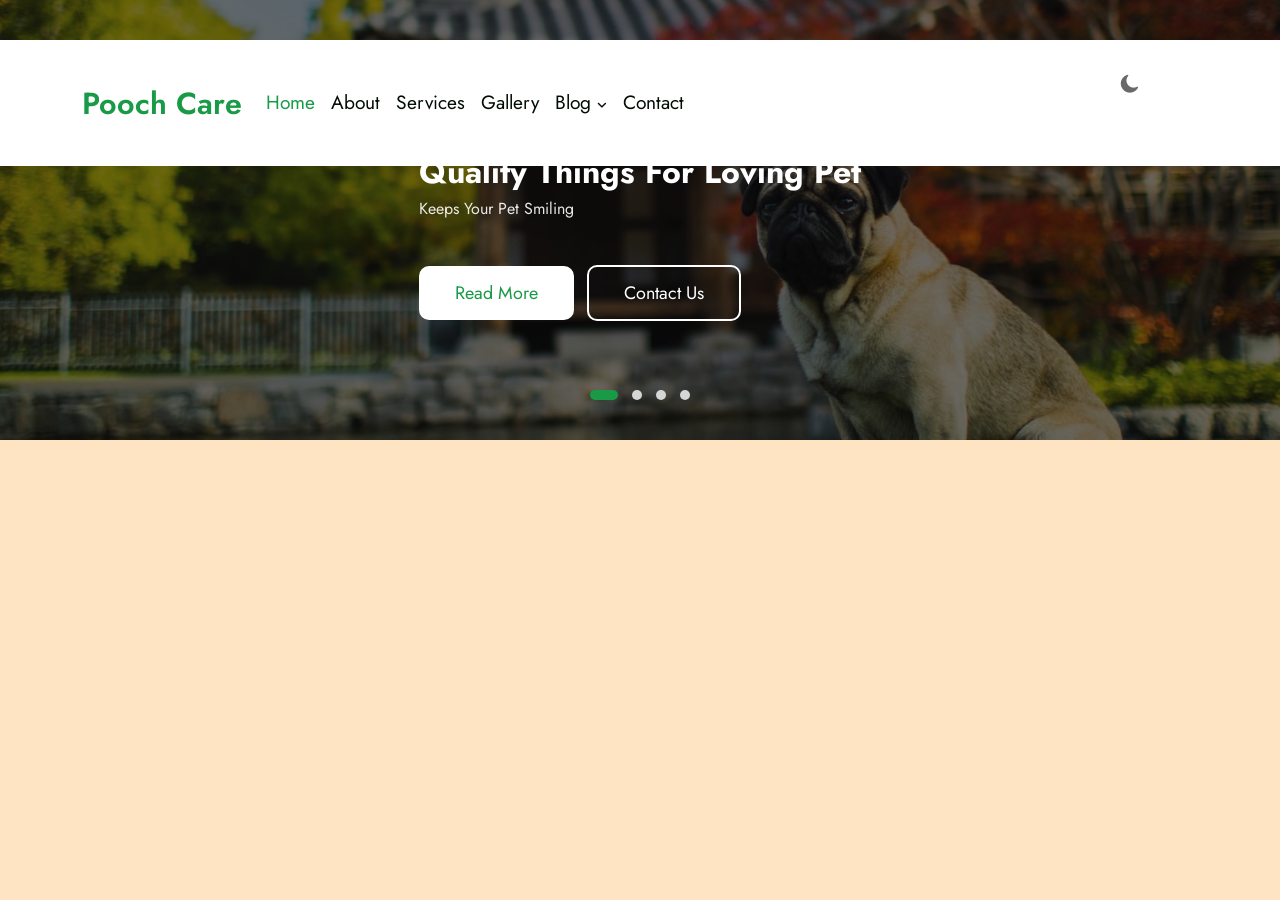
==== index.html @ 927b9ea7 "slider" ====
<!DOCTYPE html>
<html lang="en">
   <head>
      <meta charset="UTF-8" />
      <meta http-equiv="X-UA-Compatible" content="IE=edge" />
      <meta name="viewport" content="width=device-width, initial-scale=1.0" />
      <title>
         Pooch Care an Animals Category Bootstrap Responsive Template
      </title>
      <!-- //owl carousel2 -->
      <link
         rel="stylesheet"
         href="https://cdnjs.cloudflare.com/ajax/libs/OwlCarousel2/2.3.4/assets/owl.carousel.min.css"
      />
      <!-- //owl carousel2 -->
      <link
         rel="stylesheet"
         href="https://cdnjs.cloudflare.com/ajax/libs/OwlCarousel2/2.3.4/assets/owl.theme.default.min.css"
      />

      <!-- //google fonts -->
      <link
         href="https://fonts.googleapis.com/css2?family=Jost:wght@300;400;600&display=swap"
         rel="stylesheet"
      />

      <!-- //fontawesome -->
      <link
         rel="stylesheet"
         href="https://cdnjs.cloudflare.com/ajax/libs/font-awesome/6.1.1/css/all.min.css"
      />

      <!-- //bootstrap  -->
      <link
         href="https://cdn.jsdelivr.net/npm/bootstrap@5.0.2/dist/css/bootstrap.min.css"
         rel="stylesheet"
      />

      <!-- //reset css -->
      <link rel="stylesheet" href="./css/reset.css" />

      <!-- //style css -->
      <link rel="stylesheet" href="./css/style.css" />
   </head>
   <body>
      <!-- =====Header===== -->
      <header class="header bg-white fixed-top">
         <div class="container">
            <nav class="navbar navbar-expand-lg">
                 <a class="navbar-brand" href="#">Pooch Care</a>
                 <button class="navbar-toggler" type="button" data-bs-toggle="collapse" data-bs-target="#navbarNavDropdown" aria-controls="navbarNavDropdown" aria-expanded="false" aria-label="Toggle navigation">
                   <span class="navbar-toggler-icon">
                     <i class="fa-solid fa-bars navbar-toggler-icon-expand"></i>
                     <i class="fa-solid fa-xmark navbar-toggler-icon-close"></i>
                   </span>
                 </button>
                 <div class="collapse navbar-collapse" id="navbarNavDropdown">
                   <ul class="navbar-nav">
                     <li class="nav-item">
                       <a class="nav-link active" aria-current="page" href="#">Home</a>
                     </li>
                     <li class="nav-item">
                       <a class="nav-link" href="#">About</a>
                     </li>
                     <li class="nav-item">
                       <a class="nav-link" href="#">Services</a>
                     </li>
                     <li class="nav-item">
                       <a class="nav-link" href="#">Gallery</a>
                     </li>
                     <li class="nav-item dropdown">
                        <a class="nav-link dropdown-toggle" href="#" id="navbarDropdownMenuLink" role="button" data-bs-toggle="dropdown" aria-expanded="false">
                           Blog
                           <i class="fa-solid fa-angle-down"></i>
                        </a>
                        <ul class="dropdown-menu" aria-labelledby="navbarDropdownMenuLink">
                           <li><a class="dropdown-item" href="#">Blog Posts</a></li>
                           <li><a class="dropdown-item" href="#">Blog single</a></li>
                           <li><a class="dropdown-item" href="#">Landing Page</a></li>
                        </ul>
                     </li>
                     <li class="nav-item">
                       <a class="nav-link" href="#">Contact</a>
                     </li>
                  </ul>
                 </div>
               
               <div class="theme">
                  <i class="fa-solid fa-moon"></i>
               </div>
             </nav>
         </div>
      </header>

      <!-- =====Slider===== -->
      <section class="slider">
         <div class="owl-carousel owl-theme">
            <div class="item item-1">
               <div class="slider-caption">
                  <div class="container">
                     <h5>Quality Things For Loving Pet</h5>
                     <p>Keeps Your Pet Smiling</p>
                     <a class="btn btn-style btn-white mt-sm-5 mt-4 me-2" href="about.html"> Read More</a>
                     <a class="btn btn-style border-btn mt-sm-5 mt-4" href="contact.html"> Contact Us</a>
                  </div>
                </div>
            </div>
            <div class="item item-2">
               <div class="slider-caption">
                  <div class="container">
                     <h5>Delivering happiness for Pets</h5>
                     <p>For the love of pets </p>
                     <a class="btn btn-style btn-white mt-sm-5 mt-4 me-2" href="about.html"> Read More</a>
                     <a class="btn btn-style border-btn mt-sm-5 mt-4" href="contact.html"> Contact Us</a>
                  </div>
                </div>
            </div>
            <div class="item item-3">
               <div class="slider-caption">
                  <div class="container">
                     <h5>Quality Things for Loving Pets</h5>
                     <p>Keeps your Pet Smiling</p>
                     <a class="btn btn-style btn-white mt-sm-5 mt-4 me-2" href="about.html"> Read More</a>
                     <a class="btn btn-style border-btn mt-sm-5 mt-4" href="contact.html"> Contact Us</a>
                  </div>
                </div>
            </div>
            <div class="item item-4">
               <div class="slider-caption">
                  <div class="container">
                     <h5>Delivering happiness for Pets</h5>
                     <p>We help your Projects</p>
                     <a class="btn btn-style btn-white mt-sm-5 mt-4 me-2" href="about.html"> Read More</a>
                     <a class="btn btn-style border-btn mt-sm-5 mt-4" href="contact.html"> Contact Us</a>
                  </div>
                </div>
            </div>
        </div>
      </section>






		<!-- link OWL CAROUSEL 2 cdn -->
      <script src="https://cdnjs.cloudflare.com/ajax/libs/jquery/3.6.0/jquery.min.js"></script>
      <script src="https://cdnjs.cloudflare.com/ajax/libs/OwlCarousel2/2.3.4/owl.carousel.min.js"></script>
      <!-- active owl carousel 2 -->
      <script>
         $(".owl-carousel").owlCarousel({
            loop: true,
            margin: 10,
            nav: false,
            items: 1,
         });
      </script>

		<!-- link bootstrap5 cdn -->
      <script
         src="https://cdn.jsdelivr.net/npm/bootstrap@5.0.2/dist/js/bootstrap.bundle.min.js"
         integrity="sha384-MrcW6ZMFYlzcLA8Nl+NtUVF0sA7MsXsP1UyJoMp4YLEuNSfAP+JcXn/tWtIaxVXM"
         crossorigin="anonymous"
      ></script>
   </body>
</html>
---- css/style.css ----
:root {
   --primary-color: #189a46;
   --secondary-color: #f53626;
   --font-color: #696969;
   --bg-color: #fff;
   --heading-color: #000c04;
   --border-radius: 10px;
   --border-color: #ddd;
   --border-light: #f0f3f0;
   --nav-color: #292922;
   --dropdown-color: #fff;
   --bg-light: rgba(147, 107, 232, 0.05);
   --iframe-filter: grayscale(0%);
   --slider-filter: brightness(50%);
   --widget-bg: #3f3a64;
}

html {
   scroll-behavior: smooth;
}

body,
html {
   margin: 0;
   padding: 0;
   font-family: "Jost", sans-serif;
   background: var(--bg-color);
   color: var(--font-color);
   background-color: bisque;
}

* {
   font-family: "Jost", sans-serif;
}

/* ======header======  */
.header {
   padding: 15px 0;
}

.fixed-top {
   position: fixed;
   top: 40px;
   right: 0;
   left: 0;
   z-index: 1030;
}

.navbar .navbar-brand {
   font-size: 1.9rem;
   font-weight: 600;
   color: var(--primary-color);
}

.navbar-toggler {
   background-color: var(--primary-color);
   width: 2rem;
   height: 2rem;
   padding: 3px 4px 4px;
}

button:focus:not(:focus-visible) {
   outline: 5px auto -webkit-focus-ring-color;
}

.navbar-toggler:focus {
   box-shadow: initial;
}

.navbar-toggler-icon {
   width: 100%;
   height: 100%;
}

.navbar-toggler-icon i {
   width: 100%;
   height: 100%;
   font-size: 1.5rem;
   color: var(--bs-white);
}

.navbar-toggler-icon-expand {
   display: block;
}

.navbar-toggler-icon-close {
   display: none;
}

.theme {
   position: absolute;
   top: 1.2rem;
   right: 3.8rem;
   transform: rotate(-20deg);
}

.theme i {
   font-size: 1.3rem;
}

.navbar-nav {
   padding: 1.2rem 0;
}

.nav-item,
.nav-link,
.dropdown-item {
   display: block;
   width: 100%;
   text-align: center;
}

.navbar-nav .nav-link {
   font-size: 1.2rem;
   padding: 0.7rem 0;
   color: var(--heading-color);
}

.navbar-nav .nav-link.active {
   color: var(--primary-color);
}

.navbar-nav .dropdown-menu {
   padding: 1rem 0 0.3rem;
   border-radius: var(--border-radius);
   position: relative;
}

.navbar-nav .dropdown-menu::before {
   content: "";
   display: block;
   width: 14px;
   height: 14px;
   background-color: var(--dropdown-color);
   border: 1px solid var(--border-color);
   border-bottom-color: transparent;
   border-right-color: transparent;
   transform: rotate(45deg);
   position: absolute;
   top: -7px;
   left: 47%;
}

.navbar-nav .nav-link:hover,
.dropdown-menu .dropdown-item:hover {
   color: var(--primary-color);
}

.nav-link.dropdown-toggle i {
   font-size: 0.7rem;
}

.dropdown-toggle::after {
   display: none;
}

.dropdown-item:hover {
   background-color: unset;
}

a.dropdown-item {
   font-weight: 400;
   font-size: 1.2em;
   position: relative;
   color: var(--heading-color);
   padding-top: 0;
   display: block;
   padding-bottom: 18px;
}

/* ======slider======  */
.slider .owl-carousel {
   position: relative;
}

.slider .owl-carousel .item {
   width: 100%;
   min-height: 440px;
   padding: 3rem 0;
   display: flex;
   align-items: center;
   justify-content: center;
}

.slider .owl-carousel .item::before {
   content: "";
   min-height: 100%;
   position: absolute;
   top: 0;
   left: 0;
   right: 0;
   background-color: #0c0c0c;
   opacity: 0.6;
}

.slider .owl-carousel .item-1 {
   background-image: url(../img/banner1.jpg);
   background-position: center;
   background-size: cover;
   background-repeat: no-repeat;
   background-color: rgba(0, 0, 0, 0);
}

.slider .owl-carousel .item-2 {
   background-image: url(../img/banner2.jpg);
   background-position: center;
   background-size: cover;
   background-repeat: no-repeat;
}

.slider .owl-carousel .item-3 {
   background-image: url(../img/banner3.jpg);
   background-position: center;
   background-size: cover;
   background-repeat: no-repeat;
}

.slider .owl-carousel .item-4 {
   background-image: url(../img/banner4.jpg);
   background-position: center;
   background-size: cover;
   background-repeat: no-repeat;
}

.slider-caption {
   color: #fff;
   position: absolute;
   z-index: 105;
}

.slider-caption h5 {
   font-size: 2rem;
   font-weight: 700;
   line-height: 42px;
   padding-top: 2rem;
   margin-bottom: 0.5rem;
}

.slider-caption p {
   font-size: 1rem;
   font-weight: 400;
   opacity: 0.9;
}

.btn-white {
   padding: 12px 35px;
   font-size: 18px;
   line-height: 28px;
   font-weight: 400;
   transition: 0.3s ease-in;
   border-radius: var(--border-radius);
   background-color: #fff;
   color: var(--primary-color);
}

.border-btn {
   border: 2px solid #fff;
   color: #fff;
   padding: 10px 35px;
}

.btn-style {
   padding: 12px 35px;
   font-size: 18px;
   line-height: 28px;
   font-weight: 400;
   transition: 0.3s ease-in;
   border-radius: var(--border-radius);
}

.owl-theme .owl-dots {
   position: absolute;
   left: 50%;
   bottom: 0;
   transform: translateX(-50%);
   margin-bottom: 2rem;
}

.owl-theme .owl-dots .owl-dot.active span {
   width: 28px;
   background-color: var(--primary-color);
}
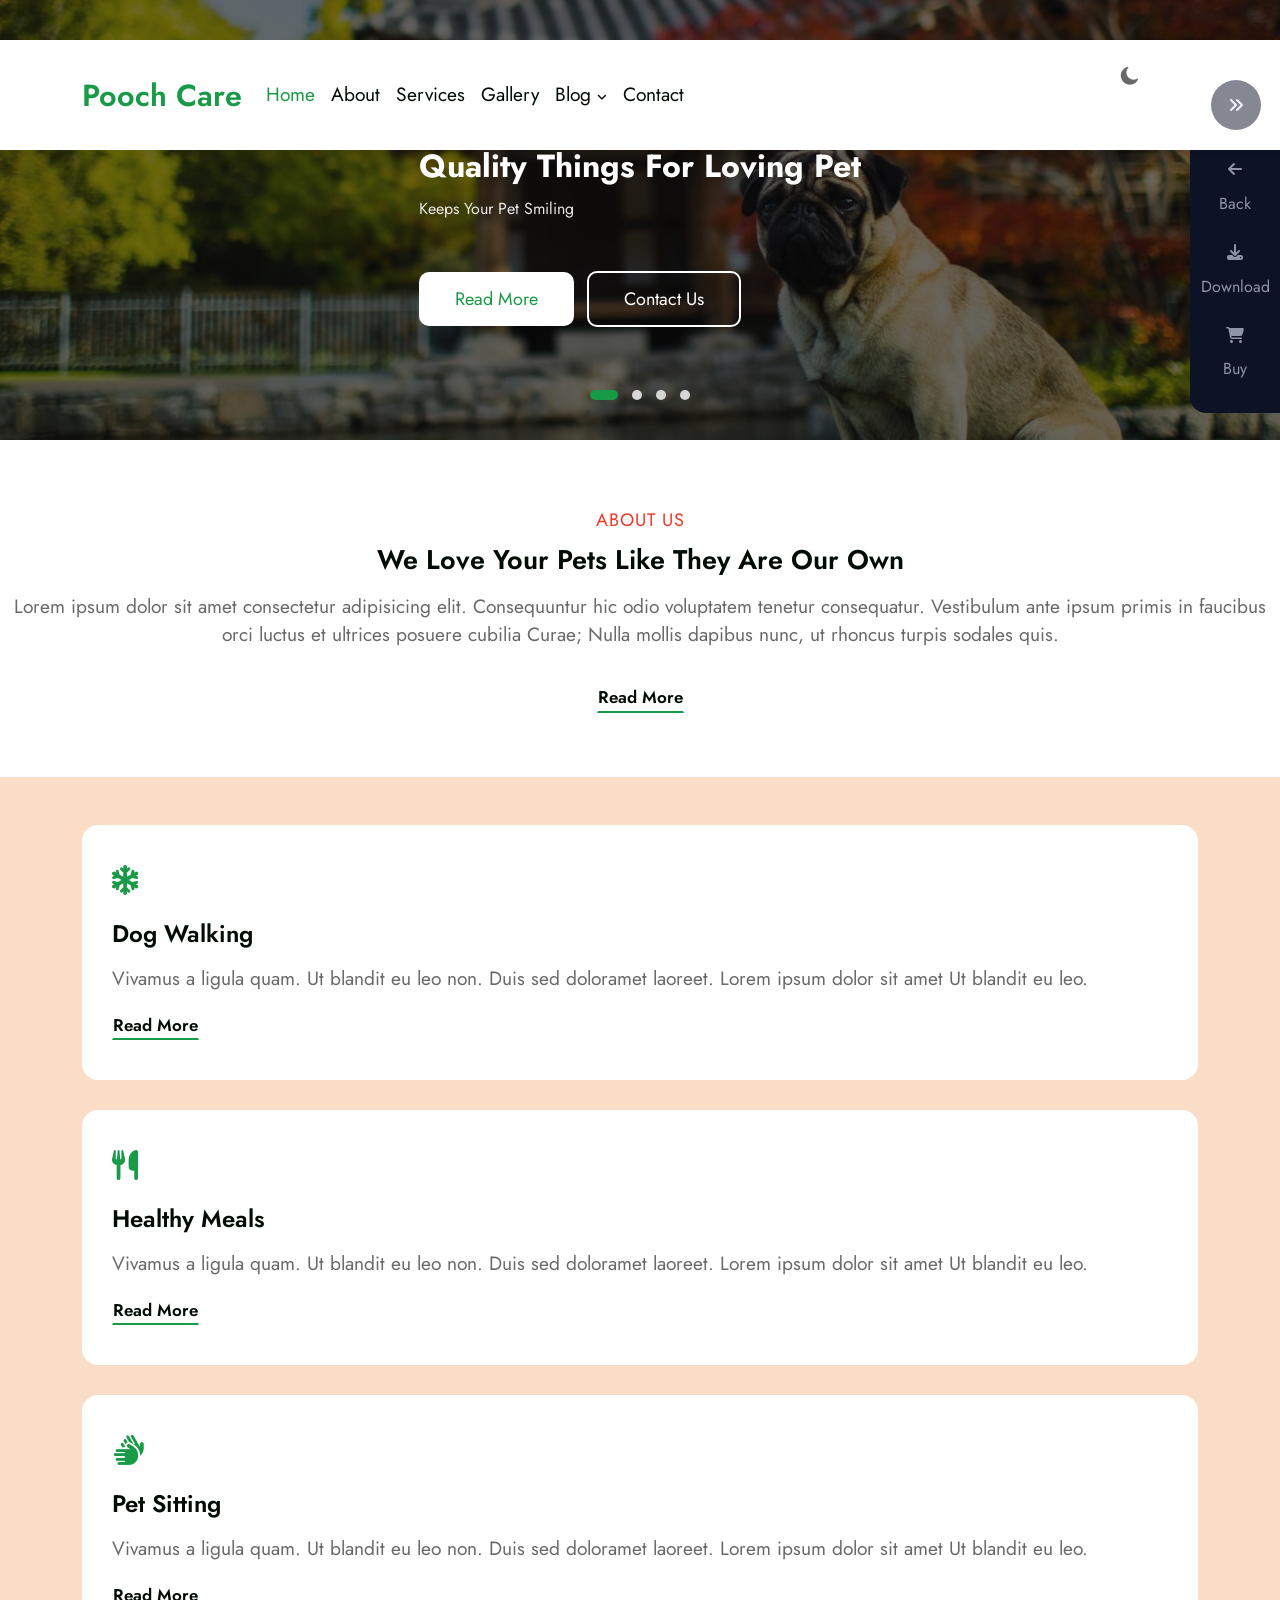
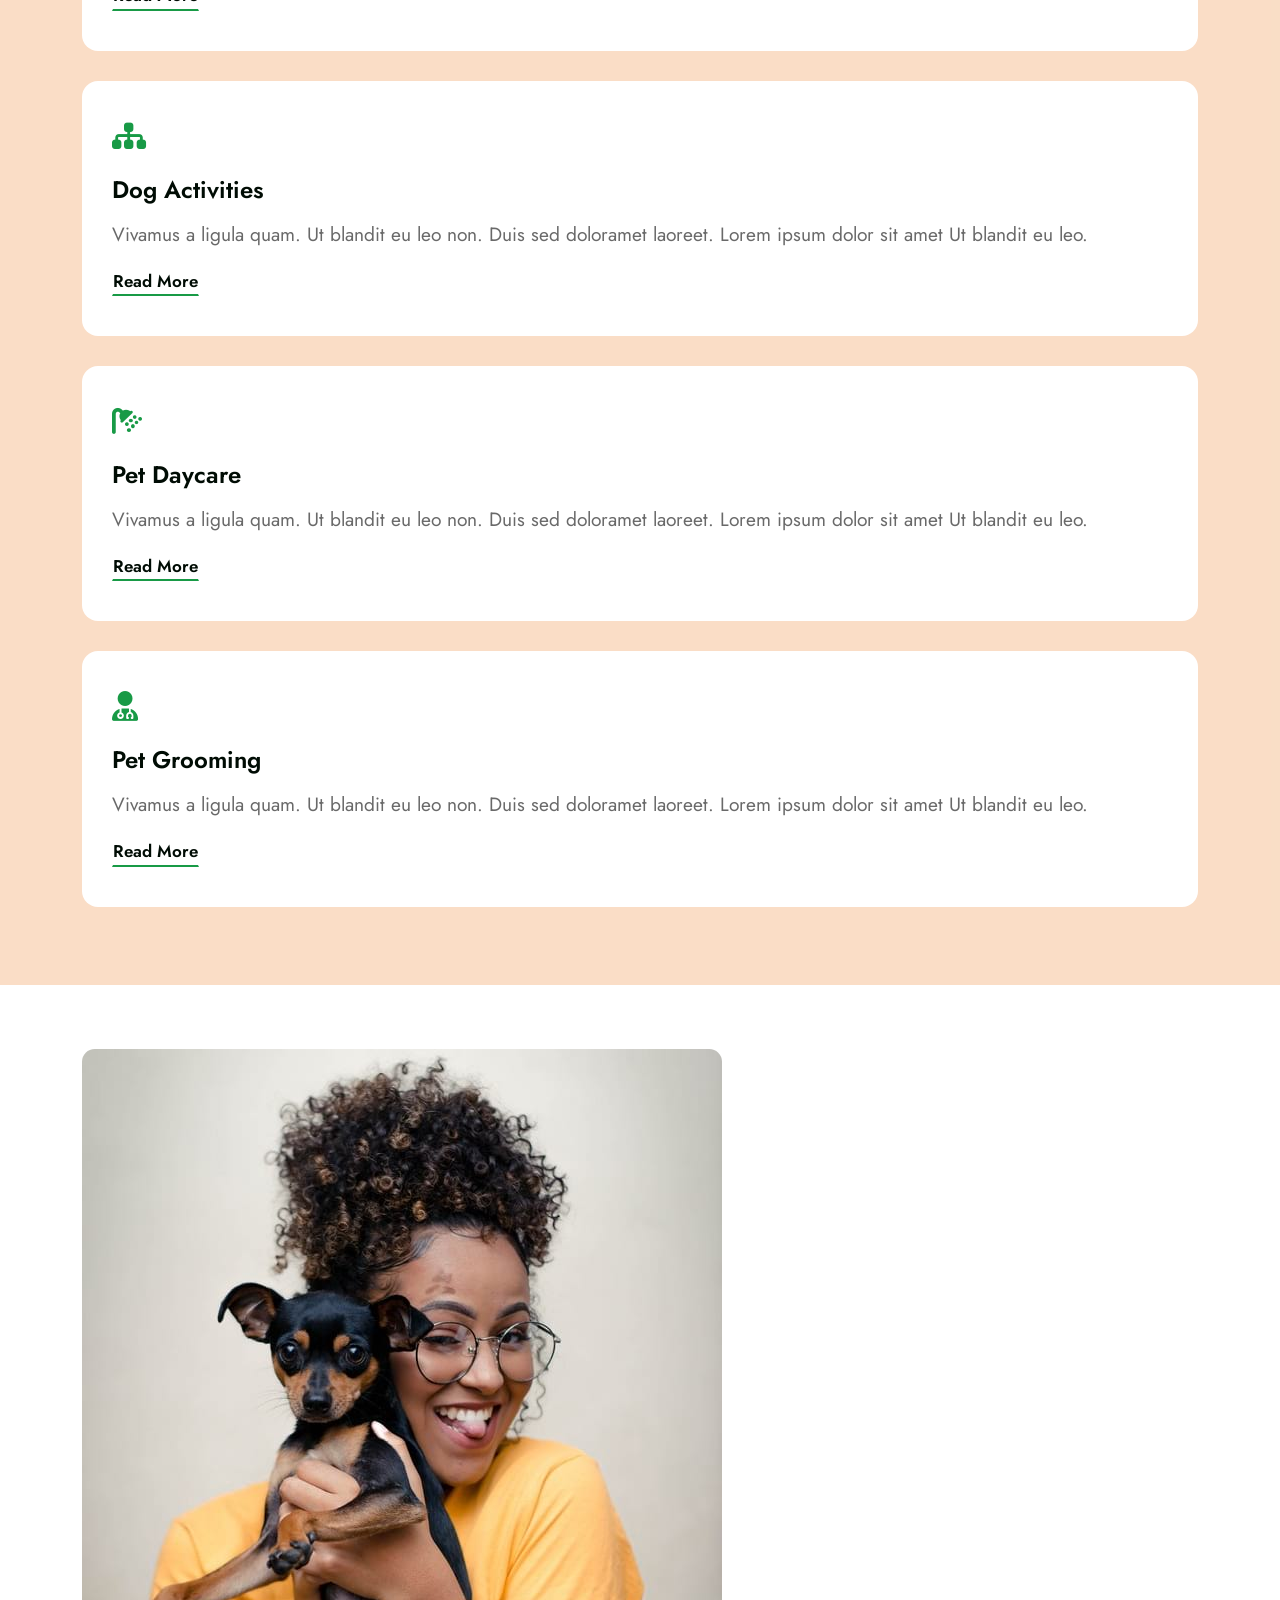
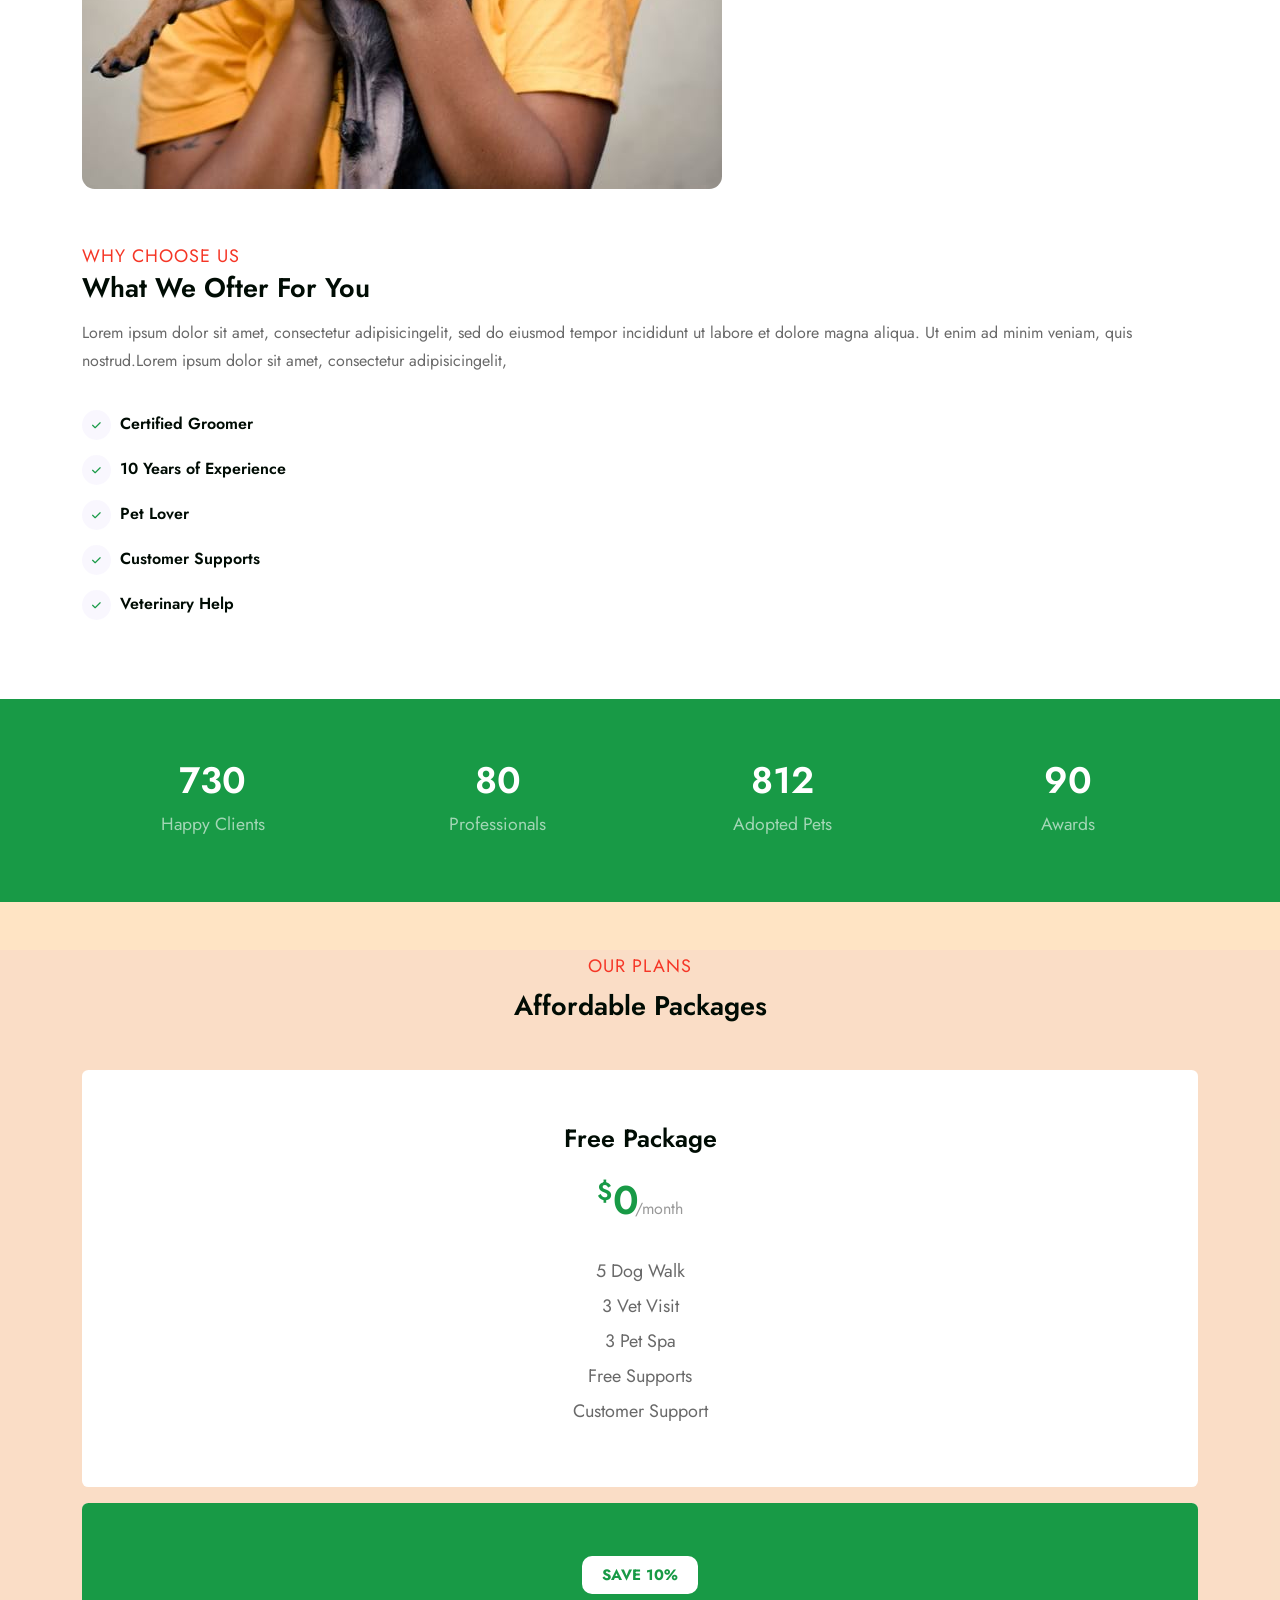
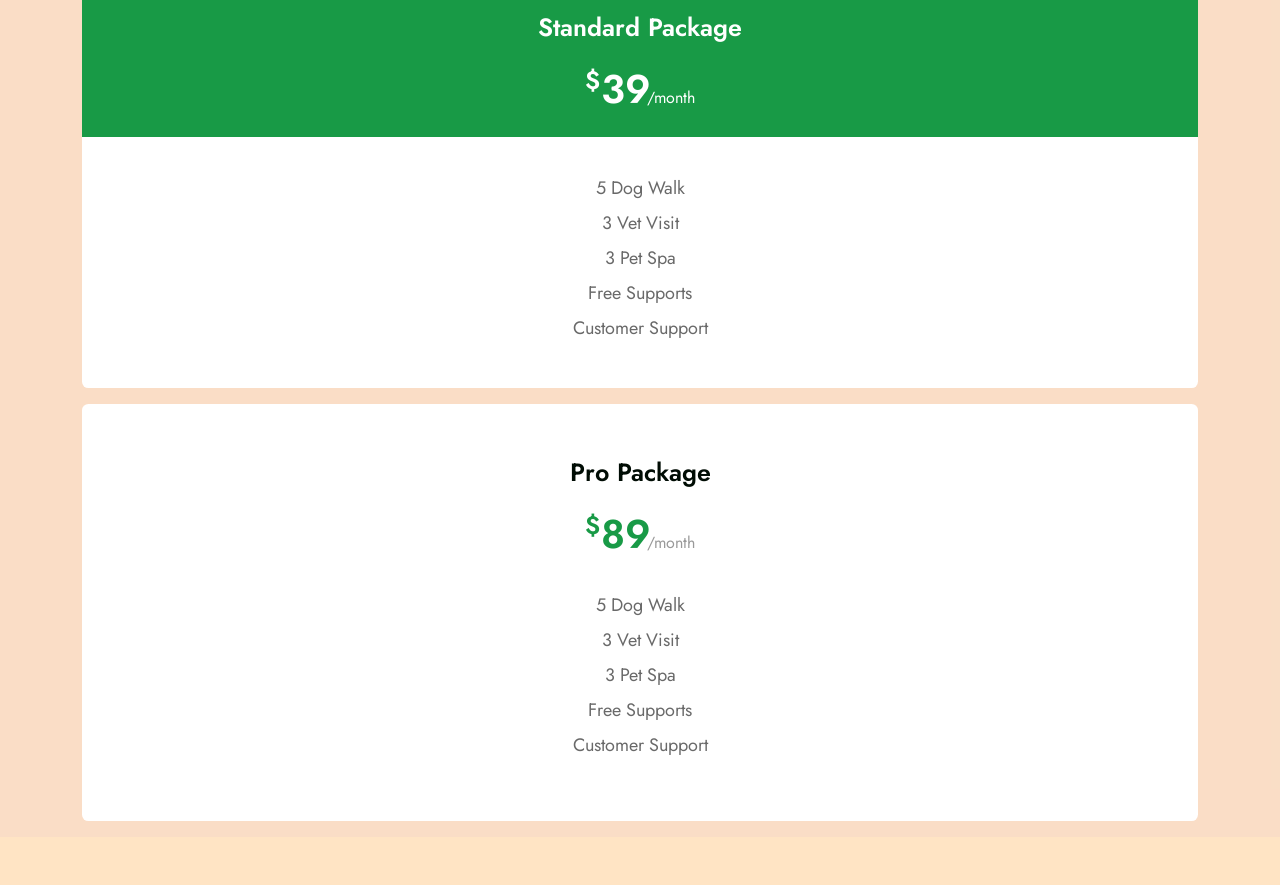
==== commit d68404a6: "80% home page" ====
--- a/index.html
+++ b/index.html
@@ -43,52 +43,113 @@
       <link rel="stylesheet" href="./css/style.css" />
    </head>
    <body>
+      <!-- =====Silebar===== -->
+      <section class="sidebar">
+         <div class="sidebar-right">
+            <div class="container-fluid">
+               <hr class="text-white" />
+               <div class="icon-list">
+                  <div class="icon-item">
+                     <a href="" class="icon-link">
+                        <i class="fa-solid fa-arrow-left"></i>
+                        Back
+                     </a>
+                  </div>
+                  <div class="icon-item">
+                     <a href="" class="icon-link">
+                        <i class="fa-solid fa-download"></i>
+                        Download
+                     </a>
+                  </div>
+                  <div class="icon-item">
+                     <a href="" class="icon-link">
+                        <i class="fa-solid fa-cart-shopping"></i>
+                        Buy
+                     </a>
+                  </div>
+               </div>
+            </div>
+         </div>
+      </section>
+
+      <section class="circle-icon rounded-circle">
+         <a href="#" class="circle-icon-link">
+            <i class="fa-solid fa-angles-right"></i>
+         </a>
+      </section>
+
       <!-- =====Header===== -->
       <header class="header bg-white fixed-top">
          <div class="container">
             <nav class="navbar navbar-expand-lg">
-                 <a class="navbar-brand" href="#">Pooch Care</a>
-                 <button class="navbar-toggler" type="button" data-bs-toggle="collapse" data-bs-target="#navbarNavDropdown" aria-controls="navbarNavDropdown" aria-expanded="false" aria-label="Toggle navigation">
-                   <span class="navbar-toggler-icon">
+               <a class="navbar-brand" href="#">Pooch Care</a>
+               <button
+                  class="navbar-toggler"
+                  type="button"
+                  data-bs-toggle="collapse"
+                  data-bs-target="#navbarNavDropdown"
+                  aria-controls="navbarNavDropdown"
+                  aria-expanded="false"
+                  aria-label="Toggle navigation"
+               >
+                  <span class="navbar-toggler-icon">
                      <i class="fa-solid fa-bars navbar-toggler-icon-expand"></i>
                      <i class="fa-solid fa-xmark navbar-toggler-icon-close"></i>
-                   </span>
-                 </button>
-                 <div class="collapse navbar-collapse" id="navbarNavDropdown">
-                   <ul class="navbar-nav">
+                  </span>
+               </button>
+               <div class="collapse navbar-collapse" id="navbarNavDropdown">
+                  <ul class="navbar-nav">
                      <li class="nav-item">
-                       <a class="nav-link active" aria-current="page" href="#">Home</a>
+                        <a class="nav-link active" aria-current="page" href="#"
+                           >Home</a
+                        >
                      </li>
                      <li class="nav-item">
-                       <a class="nav-link" href="#">About</a>
+                        <a class="nav-link" href="#">About</a>
                      </li>
                      <li class="nav-item">
-                       <a class="nav-link" href="#">Services</a>
+                        <a class="nav-link" href="#">Services</a>
                      </li>
                      <li class="nav-item">
-                       <a class="nav-link" href="#">Gallery</a>
+                        <a class="nav-link" href="#">Gallery</a>
                      </li>
                      <li class="nav-item dropdown">
-                        <a class="nav-link dropdown-toggle" href="#" id="navbarDropdownMenuLink" role="button" data-bs-toggle="dropdown" aria-expanded="false">
+                        <a
+                           class="nav-link dropdown-toggle"
+                           href="#"
+                           id="navbarDropdownMenuLink"
+                           role="button"
+                           data-bs-toggle="dropdown"
+                           aria-expanded="false"
+                        >
                            Blog
                            <i class="fa-solid fa-angle-down"></i>
                         </a>
-                        <ul class="dropdown-menu" aria-labelledby="navbarDropdownMenuLink">
-                           <li><a class="dropdown-item" href="#">Blog Posts</a></li>
-                           <li><a class="dropdown-item" href="#">Blog single</a></li>
-                           <li><a class="dropdown-item" href="#">Landing Page</a></li>
+                        <ul
+                           class="dropdown-menu"
+                           aria-labelledby="navbarDropdownMenuLink"
+                        >
+                           <li>
+                              <a class="dropdown-item" href="#">Blog Posts</a>
+                           </li>
+                           <li>
+                              <a class="dropdown-item" href="#">Blog single</a>
+                           </li>
+                           <li>
+                              <a class="dropdown-item" href="#">Landing Page</a>
+                           </li>
                         </ul>
                      </li>
                      <li class="nav-item">
-                       <a class="nav-link" href="#">Contact</a>
+                        <a class="nav-link" href="#">Contact</a>
                      </li>
                   </ul>
-                 </div>
-               
+               </div>
+
                <div class="theme">
                   <i class="fa-solid fa-moon"></i>
                </div>
-             </nav>
+            </nav>
          </div>
       </header>
 
@@ -100,50 +161,416 @@
                   <div class="container">
                      <h5>Quality Things For Loving Pet</h5>
                      <p>Keeps Your Pet Smiling</p>
-                     <a class="btn btn-style btn-white mt-sm-5 mt-4 me-2" href="about.html"> Read More</a>
-                     <a class="btn btn-style border-btn mt-sm-5 mt-4" href="contact.html"> Contact Us</a>
-                  </div>
-                </div>
+                     <a
+                        class="btn btn-style btn-white mt-sm-5 mt-4 me-2"
+                        href="about.html"
+                     >
+                        Read More</a
+                     >
+                     <a
+                        class="btn btn-style border-btn mt-sm-5 mt-4"
+                        href="contact.html"
+                     >
+                        Contact Us</a
+                     >
+                  </div>
+               </div>
             </div>
             <div class="item item-2">
                <div class="slider-caption">
                   <div class="container">
                      <h5>Delivering happiness for Pets</h5>
-                     <p>For the love of pets </p>
-                     <a class="btn btn-style btn-white mt-sm-5 mt-4 me-2" href="about.html"> Read More</a>
-                     <a class="btn btn-style border-btn mt-sm-5 mt-4" href="contact.html"> Contact Us</a>
-                  </div>
-                </div>
+                     <p>For the love of pets</p>
+                     <a
+                        class="btn btn-style btn-white mt-sm-5 mt-4 me-2"
+                        href="about.html"
+                     >
+                        Read More</a
+                     >
+                     <a
+                        class="btn btn-style border-btn mt-sm-5 mt-4"
+                        href="contact.html"
+                     >
+                        Contact Us</a
+                     >
+                  </div>
+               </div>
             </div>
             <div class="item item-3">
                <div class="slider-caption">
                   <div class="container">
                      <h5>Quality Things for Loving Pets</h5>
                      <p>Keeps your Pet Smiling</p>
-                     <a class="btn btn-style btn-white mt-sm-5 mt-4 me-2" href="about.html"> Read More</a>
-                     <a class="btn btn-style border-btn mt-sm-5 mt-4" href="contact.html"> Contact Us</a>
-                  </div>
-                </div>
+                     <a
+                        class="btn btn-style btn-white mt-sm-5 mt-4 me-2"
+                        href="about.html"
+                     >
+                        Read More</a
+                     >
+                     <a
+                        class="btn btn-style border-btn mt-sm-5 mt-4"
+                        href="contact.html"
+                     >
+                        Contact Us</a
+                     >
+                  </div>
+               </div>
             </div>
             <div class="item item-4">
                <div class="slider-caption">
                   <div class="container">
                      <h5>Delivering happiness for Pets</h5>
                      <p>We help your Projects</p>
-                     <a class="btn btn-style btn-white mt-sm-5 mt-4 me-2" href="about.html"> Read More</a>
-                     <a class="btn btn-style border-btn mt-sm-5 mt-4" href="contact.html"> Contact Us</a>
-                  </div>
-                </div>
-            </div>
-        </div>
-      </section>
-
-
-
-
-
-
-		<!-- link OWL CAROUSEL 2 cdn -->
+                     <a
+                        class="btn btn-style btn-white mt-sm-5 mt-4 me-2"
+                        href="about.html"
+                     >
+                        Read More</a
+                     >
+                     <a
+                        class="btn btn-style border-btn mt-sm-5 mt-4"
+                        href="contact.html"
+                     >
+                        Contact Us</a
+                     >
+                  </div>
+               </div>
+            </div>
+         </div>
+      </section>
+
+      <!-- =====About===== -->
+      <section class="about text-center py-5">
+         <div class="container-fluid">
+            <div class="about-title">
+               <h6 class="h6 small-title text-uppercase">about us</h6>
+               <h2 class="h2 big-title text-capitalize">
+                  We love your pets like they are our own
+               </h2>
+            </div>
+            <div class="about-content">
+               <p class="my-3">
+                  Lorem ipsum dolor sit amet consectetur adipisicing elit.
+                  Consequuntur hic odio voluptatem tenetur consequatur.
+                  Vestibulum ante ipsum primis in faucibus orci luctus et
+                  ultrices posuere cubilia Curae; Nulla mollis dapibus nunc, ut
+                  rhoncus turpis sodales quis.
+               </p>
+            </div>
+            <a href="#" class="btn btn-border-bottom text-capitalize"
+               >read more</a
+            >
+         </div>
+      </section>
+
+      <!-- =====Service===== -->
+      <section class="service py-5">
+         <div class="container">
+            <div class="row">
+               <div class="col-12">
+                  <div class="item">
+                     <i class="fa-solid fa-snowflake"></i>
+                     <div class="item-body">
+                        <h2 class="item-title h2 text-capitalize">
+                           dog walking
+                        </h2>
+                        <p class="item-text">
+                           Vivamus a ligula quam. Ut blandit eu leo non. Duis
+                           sed doloramet laoreet. Lorem ipsum dolor sit amet Ut
+                           blandit eu leo.
+                        </p>
+                        <a
+                           href="#"
+                           class="btn btn-border-bottom text-capitalize"
+                           >read more</a
+                        >
+                     </div>
+                  </div>
+               </div>
+
+               <div class="col-12">
+                  <div class="item">
+                     <i class="fa-solid fa-utensils"></i>
+                     <div class="item-body">
+                        <h2 class="item-title h2 text-capitalize">
+                           healthy meals
+                        </h2>
+                        <p class="item-text">
+                           Vivamus a ligula quam. Ut blandit eu leo non. Duis
+                           sed doloramet laoreet. Lorem ipsum dolor sit amet Ut
+                           blandit eu leo.
+                        </p>
+                        <a
+                           href="#"
+                           class="btn btn-border-bottom text-capitalize"
+                           >read more</a
+                        >
+                     </div>
+                  </div>
+               </div>
+
+               <div class="col-12">
+                  <div class="item">
+                     <i class="fa-solid fa-hands"></i>
+                     <div class="item-body">
+                        <h2 class="item-title h2 text-capitalize">
+                           pet sitting
+                        </h2>
+                        <p class="item-text">
+                           Vivamus a ligula quam. Ut blandit eu leo non. Duis
+                           sed doloramet laoreet. Lorem ipsum dolor sit amet Ut
+                           blandit eu leo.
+                        </p>
+                        <a
+                           href="#"
+                           class="btn btn-border-bottom text-capitalize"
+                           >read more</a
+                        >
+                     </div>
+                  </div>
+               </div>
+
+               <div class="col-12">
+                  <div class="item">
+                     <i class="fa-solid fa-sitemap"></i>
+                     <div class="item-body">
+                        <h2 class="item-title h2 text-capitalize">
+                           dog activities
+                        </h2>
+                        <p class="item-text">
+                           Vivamus a ligula quam. Ut blandit eu leo non. Duis
+                           sed doloramet laoreet. Lorem ipsum dolor sit amet Ut
+                           blandit eu leo.
+                        </p>
+                        <a
+                           href="#"
+                           class="btn btn-border-bottom text-capitalize"
+                           >read more</a
+                        >
+                     </div>
+                  </div>
+               </div>
+
+               <div class="col-12">
+                  <div class="item">
+                     <i class="fa-solid fa-shower"></i>
+                     <div class="item-body">
+                        <h2 class="item-title h2 text-capitalize">
+                           pet daycare
+                        </h2>
+                        <p class="item-text">
+                           Vivamus a ligula quam. Ut blandit eu leo non. Duis
+                           sed doloramet laoreet. Lorem ipsum dolor sit amet Ut
+                           blandit eu leo.
+                        </p>
+                        <a
+                           href="#"
+                           class="btn btn-border-bottom text-capitalize"
+                           >read more</a
+                        >
+                     </div>
+                  </div>
+               </div>
+
+               <div class="col-12">
+                  <div class="item">
+                     <i class="fa-solid fa-user-doctor"></i>
+                     <div class="item-body">
+                        <h2 class="item-title h2 text-capitalize">
+                           pet grooming
+                        </h2>
+                        <p class="item-text">
+                           Vivamus a ligula quam. Ut blandit eu leo non. Duis
+                           sed doloramet laoreet. Lorem ipsum dolor sit amet Ut
+                           blandit eu leo.
+                        </p>
+                        <a
+                           href="#"
+                           class="btn btn-border-bottom text-capitalize"
+                           >read more</a
+                        >
+                     </div>
+                  </div>
+               </div>
+            </div>
+         </div>
+      </section>
+
+      <!-- =====WhyChooseUs===== -->
+      <section class="why-choose-us py-5">
+         <div class="container py-3">
+            <div class="row">
+               <div class="col-12 mb-5">
+                  <div class="item-1">
+                     <img src="./img/ab.jpg" alt="" class="img-fluid" />
+                  </div>
+               </div>
+
+               <div class="col-12">
+                  <div class="item-2">
+                     <h6 class="h6 small-title text-uppercase mb-0">
+                        why choose us
+                     </h6>
+                     <h2 class="h2 big-title text-capitalize mb-0">
+                        what we ofter for you
+                     </h2>
+                     <p>
+                        Lorem ipsum dolor sit amet, consectetur adipisicingelit,
+                        sed do eiusmod tempor incididunt ut labore et dolore
+                        magna aliqua. Ut enim ad minim veniam, quis
+                        nostrud.Lorem ipsum dolor sit amet, consectetur
+                        adipisicingelit,
+                     </p>
+                     <ul>
+                        <li>
+                           <i class="fa-solid fa-check rounded-circle"></i>
+                           Certified Groomer
+                        </li>
+                        <li>
+                           <i class="fa-solid fa-check rounded-circle"></i>
+                           10 Years of Experience
+                        </li>
+                        <li>
+                           <i class="fa-solid fa-check rounded-circle"></i>
+                           Pet Lover
+                        </li>
+                        <li>
+                           <i class="fa-solid fa-check rounded-circle"></i>
+                           Customer Supports
+                        </li>
+                        <li>
+                           <i class="fa-solid fa-check rounded-circle"></i>
+                           Veterinary Help
+                        </li>
+                     </ul>
+                  </div>
+               </div>
+            </div>
+         </div>
+      </section>
+
+      <!-- =====Numbers===== -->
+      <section class="numbers py-5">
+         <div class="container py-3">
+            <div class="row">
+               <div class="col-6 col-lg-3">
+                  <div class="item text-center">
+                     <div class="number text-white">730</div>
+                     <p class="text-capitalize">happy clients</p>
+                  </div>
+               </div>
+               <div class="col-6 col-lg-3">
+                  <div class="item text-center">
+                     <div class="number text-white">80</div>
+                     <p class="text-capitalize">professionals</p>
+                  </div>
+               </div>
+               <div class="col-6 col-lg-3">
+                  <div class="item text-center mt-5 mt-lg-0">
+                     <div class="number text-white">812</div>
+                     <p class="text-capitalize">adopted pets</p>
+                  </div>
+               </div>
+               <div class="col-6 col-lg-3">
+                  <div class="item text-center mt-5 mt-lg-0">
+                     <div class="number text-white">90</div>
+                     <p class="text-capitalize">awards</p>
+                  </div>
+               </div>
+            </div>
+         </div>
+      </section>
+
+      <!-- =====Plans===== -->
+      <section class="plans my-5">
+         <div class="container">
+            <div class="plans-title text-center">
+               <h6 class="h6 small-title text-uppercase">Our Plans</h6>
+               <h2 class="h2 big-title text-capitalize">Affordable Packages</h2>
+            </div>
+            <div class="plans-content">
+               <div class="row">
+                  <div class="col-12">
+                     <div class="item text-center">
+                        <div class="heading big-title">
+                           Free Package
+                           <h4>
+                              <label for="">$</label>
+                              0
+                              <span>/month</span>
+                           </h4>
+                        </div>
+
+                        <div class="content">
+                           <ul>
+                              <li>5 Dog Walk</li>
+                              <li>3 Vet Visit</li>
+                              <li>3 Pet Spa</li>
+                              <li>Free Supports</li>
+                              <li>Customer Support</li>
+                           </ul>
+                        </div>
+                     </div>
+                  </div>
+
+                  <div class="col-12">
+                     <div class="item item-style text-center">
+                        <div class="heading big-title text-white">
+                           <div class="save">
+                              <span>SAVE 10%</span>
+                           </div>
+                           Standard Package
+                           <h4 class="text-white">
+                              <label for="">$</label>
+                              39
+                              <span class="text-white">/month</span>
+                           </h4>
+                        </div>
+
+                        <div class="content">
+                           <ul>
+                              <li>5 Dog Walk</li>
+                              <li>3 Vet Visit</li>
+                              <li>3 Pet Spa</li>
+                              <li>Free Supports</li>
+                              <li>Customer Support</li>
+                           </ul>
+                        </div>
+                     </div>
+                  </div>
+
+                  <div class="col-12">
+                     <div class="item text-center">
+                        <div class="heading big-title">
+                           Pro Package
+                           <h4>
+                              <label for="">$</label>
+                              89
+                              <span>/month</span>
+                           </h4>
+                        </div>
+
+                        <div class="content">
+                           <ul>
+                              <li>5 Dog Walk</li>
+                              <li>3 Vet Visit</li>
+                              <li>3 Pet Spa</li>
+                              <li>Free Supports</li>
+                              <li>Customer Support</li>
+                           </ul>
+                        </div>
+                     </div>
+                  </div>
+               </div>
+            </div>
+         </div>
+      </section>
+      <!-- =====Numbers===== -->
+      <!-- =====Numbers===== -->
+
+      <footer class="footer"></footer>
+
+      <!-- link OWL CAROUSEL 2 cdn -->
       <script src="https://cdnjs.cloudflare.com/ajax/libs/jquery/3.6.0/jquery.min.js"></script>
       <script src="https://cdnjs.cloudflare.com/ajax/libs/OwlCarousel2/2.3.4/owl.carousel.min.js"></script>
       <!-- active owl carousel 2 -->
@@ -156,7 +583,7 @@
          });
       </script>
 
-		<!-- link bootstrap5 cdn -->
+      <!-- link bootstrap5 cdn -->
       <script
          src="https://cdn.jsdelivr.net/npm/bootstrap@5.0.2/dist/js/bootstrap.bundle.min.js"
          integrity="sha384-MrcW6ZMFYlzcLA8Nl+NtUVF0sA7MsXsP1UyJoMp4YLEuNSfAP+JcXn/tWtIaxVXM"
--- a/css/style.css
+++ b/css/style.css
@@ -33,9 +33,106 @@
    font-family: "Jost", sans-serif;
 }
 
+p {
+   font-size: 1.2rem;
+   line-height: 28px;
+   color: var(--font-color);
+}
+
+.small-title {
+   font-size: 18px;
+   font-weight: 400;
+   line-height: 2rem;
+   letter-spacing: 1px;
+   color: var(--secondary-color);
+}
+
+.big-title {
+   color: var(--heading-color);
+   font-size: 27px;
+   font-weight: 600;
+}
+
+.btn.btn-border-bottom {
+   margin-top: 20px;
+   padding: 0;
+   font-size: 17px;
+   font-weight: 600;
+   color: var(--heading-color);
+   border-bottom: 2px solid var(--primary-color);
+   border-radius: unset;
+}
+
+.btn.btn-border-bottom:hover {
+   color: var(--primary-color);
+}
+
+.btn.btn-border-bottom:focus {
+   box-shadow: unset;
+}
+
+/* ======sidebar======  */
+.sidebar {
+   width: 90px;
+   border-bottom-left-radius: 1rem;
+   background-color: #0d1326;
+   position: fixed;
+   top: 60px;
+   right: 0;
+   z-index: 2;
+}
+
+.sidebar .sidebar-right .container-fluid {
+   padding-top: 4rem;
+}
+
+.sidebar .sidebar-right .icon-list {
+   padding-bottom: 2rem;
+}
+.sidebar .sidebar-right .icon-list .icon-item {
+   padding: 4px 0;
+}
+.sidebar .sidebar-right .icon-list .icon-item + .icon-item {
+   margin-top: 1.5rem;
+}
+.sidebar .sidebar-right .icon-list .icon-item .icon-link {
+   display: flex;
+   flex-direction: column;
+   justify-content: center;
+   align-items: center;
+   text-decoration: none;
+   color: #e6ebff;
+   opacity: 0.6;
+}
+
+.sidebar .sidebar-right .icon-list .icon-item .icon-link i {
+   margin-bottom: 0.8rem;
+}
+
+/* =====circle-icon=====  */
+.circle-icon {
+   width: 50px;
+   height: 50px;
+   background-color: #0d1326;
+   text-align: center;
+   cursor: pointer;
+   opacity: 0.5;
+   position: fixed;
+   right: 1.2rem;
+   top: 5rem;
+   z-index: 1300;
+}
+
+.circle-icon i {
+   width: 100%;
+   line-height: 50px;
+   color: #e6ebff;
+}
+
 /* ======header======  */
 .header {
    padding: 15px 0;
+   box-shadow: 0 3px 6px 0 rgb(0 0 0 / 5%);
 }
 
 .fixed-top {
@@ -46,6 +143,11 @@
    z-index: 1030;
 }
 
+.navbar {
+   padding-top: unset;
+   padding-bottom: unset;
+}
+
 .navbar .navbar-brand {
    font-size: 1.9rem;
    font-weight: 600;
@@ -89,7 +191,7 @@
 
 .theme {
    position: absolute;
-   top: 1.2rem;
+   top: 0.7rem;
    right: 3.8rem;
    transform: rotate(-20deg);
 }
@@ -237,6 +339,7 @@
 }
 
 .slider-caption p {
+   color: var(--bs-white);
    font-size: 1rem;
    font-weight: 400;
    opacity: 0.9;
@@ -280,3 +383,167 @@
    width: 28px;
    background-color: var(--primary-color);
 }
+
+/* ======about======  */
+.about {
+   background-color: var(--bg-color);
+}
+.about .container-fluid {
+   padding-top: 1rem;
+   padding-bottom: 1rem;
+}
+
+/* ======service======  */
+.service {
+   background-color: var(--bg-light);
+}
+.service .row {
+}
+.service .col-12 {
+}
+.service .item {
+   padding: 40px 30px;
+   margin-bottom: 30px;
+   background-color: var(--bg-color);
+   border-radius: 1rem;
+}
+.service .item i {
+   font-size: 30px;
+   color: var(--primary-color);
+}
+.service .item .item-body {
+}
+.service .item .item-body .item-title {
+   margin: 25px 0 15px;
+   color: var(--heading-color);
+   font-size: 24px;
+   font-weight: 600;
+}
+.service .item .item-body .item-text {
+}
+
+/* ======whyChooseUs======  */
+.why-choose-us {
+   background-color: var(--bg-color);
+}
+.why-choose-us .item-1 {
+}
+.why-choose-us .item-1 img {
+   border-radius: 0.8rem;
+}
+
+.why-choose-us .item-2 p {
+   font-size: 1rem;
+   margin: 15px 0 35px;
+}
+
+.why-choose-us .item-2 ul li {
+   margin: 15px 0;
+   color: var(--heading-color);
+   font-weight: 600;
+   line-height: 26px;
+}
+
+.why-choose-us .item-2 ul li i {
+   font-size: 10px;
+   color: var(--primary-color);
+   padding: 10px;
+   margin-right: 4px;
+   background-color: var(--bg-light);
+}
+
+/* ======Numbers======  */
+.numbers {
+   background-color: var(--primary-color);
+}
+
+.numbers .item .number {
+   font-size: 2.3rem;
+   font-weight: 600;
+}
+
+.numbers .item p {
+   margin-top: 10px;
+   font-size: 1.1rem;
+   color: #fff;
+   opacity: 0.6;
+}
+
+/* ======Plans======  */
+.plans {
+   background-color: var(--bg-light);
+}
+
+.plans .plans-title {
+   margin-bottom: 3rem;
+}
+
+.plans .plans-content .item {
+   background-color: var(--bg-color);
+   border-radius: 0.4rem;
+   margin-bottom: 1rem;
+   padding: 3.5rem 2.5rem;
+}
+
+.plans .plans-content .item-style {
+   padding: 0 0 2.5rem;
+}
+
+.plans .plans-content .item-style .heading {
+   padding: 3.5rem 2.5rem 8px;
+   border-top-left-radius: 0.4rem;
+   border-top-right-radius: 0.4rem;
+   background-color: var(--primary-color);
+}
+
+.plans .plans-content .item-style .heading .save {
+   margin-bottom: 30px;
+}
+
+.plans .plans-content .item-style .heading .save span {
+   font-size: 15px;
+   line-height: 20px;
+   color: var(--primary-color);
+   text-align: center;
+   text-transform: uppercase;
+   font-weight: 700;
+   padding: 8px 20px;
+   background: #fff;
+   border-radius: var(--border-radius);
+}
+
+.plans .plans-content .item .heading {
+   font-size: 25px;
+   margin-bottom: 20px;
+}
+
+.plans .plans-content .item .heading h4 {
+   margin: 20px 0;
+   font-size: 40px;
+   font-weight: 600;
+   color: var(--primary-color);
+}
+
+.plans .plans-content .item .heading h4 label {
+   font-size: 25px;
+   margin-top: 8px;
+   margin-right: -0.7rem;
+   vertical-align: text-top;
+}
+
+.plans .plans-content .item .heading h4 span {
+   font-size: 1rem;
+   color: #999;
+   font-weight: 400;
+   margin-left: -1rem;
+}
+
+.plans .plans-content .item .content {
+   padding-top: 1rem;
+}
+
+.plans .plans-content .item .content ul li {
+   padding: 6px;
+   margin-bottom: 5px;
+   font-size: 18px;
+}
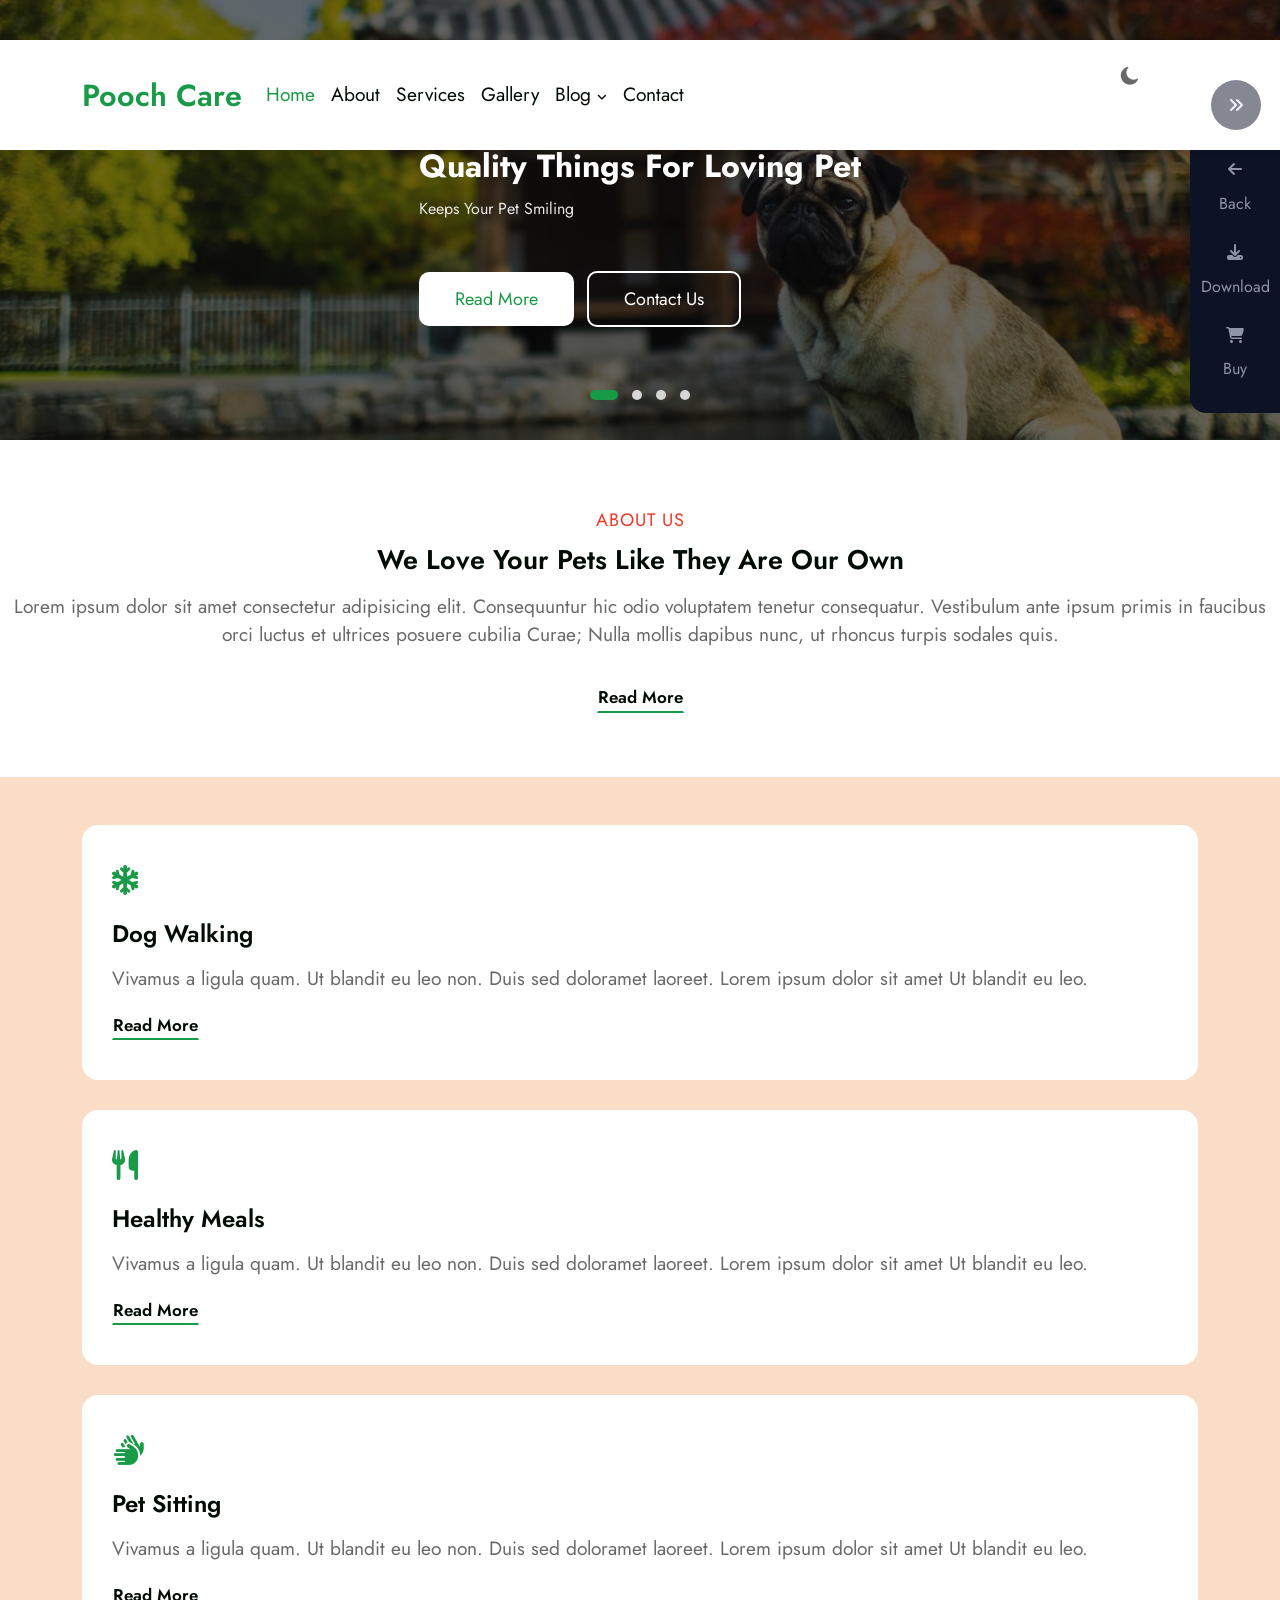
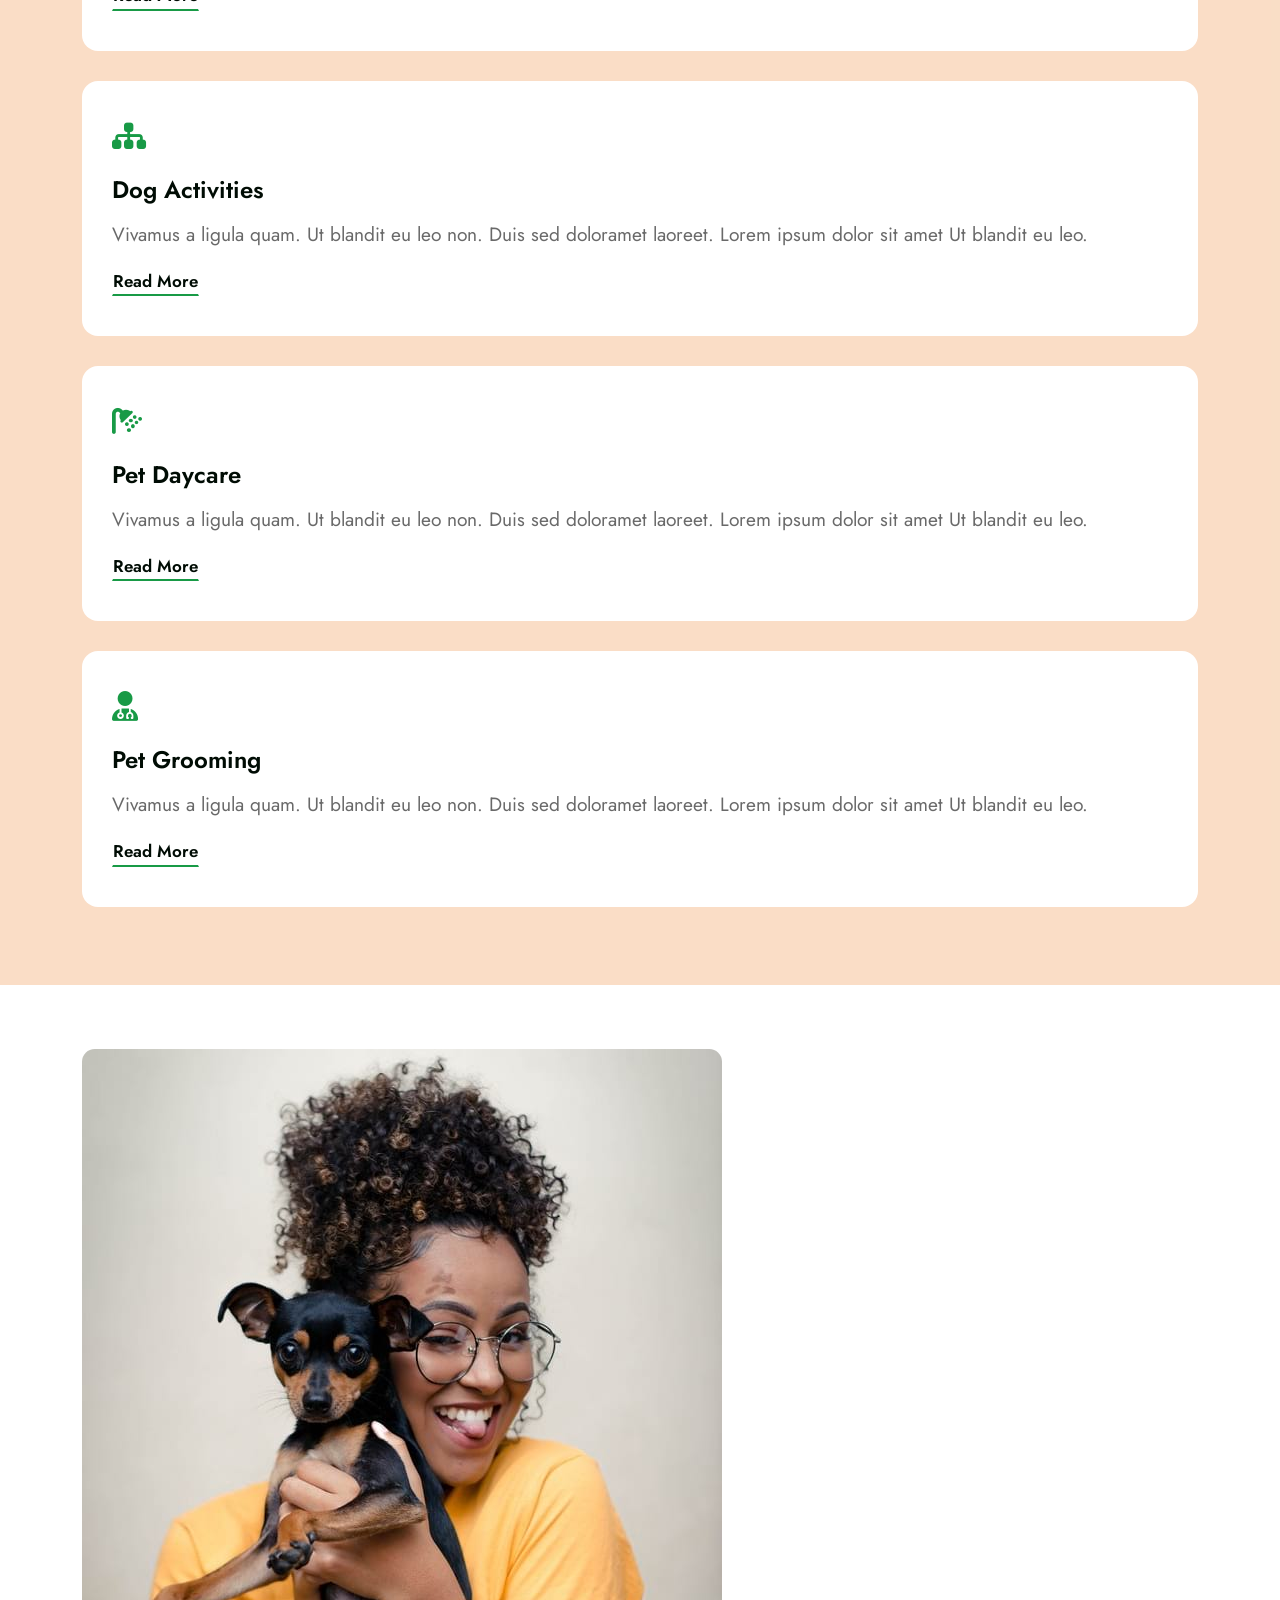
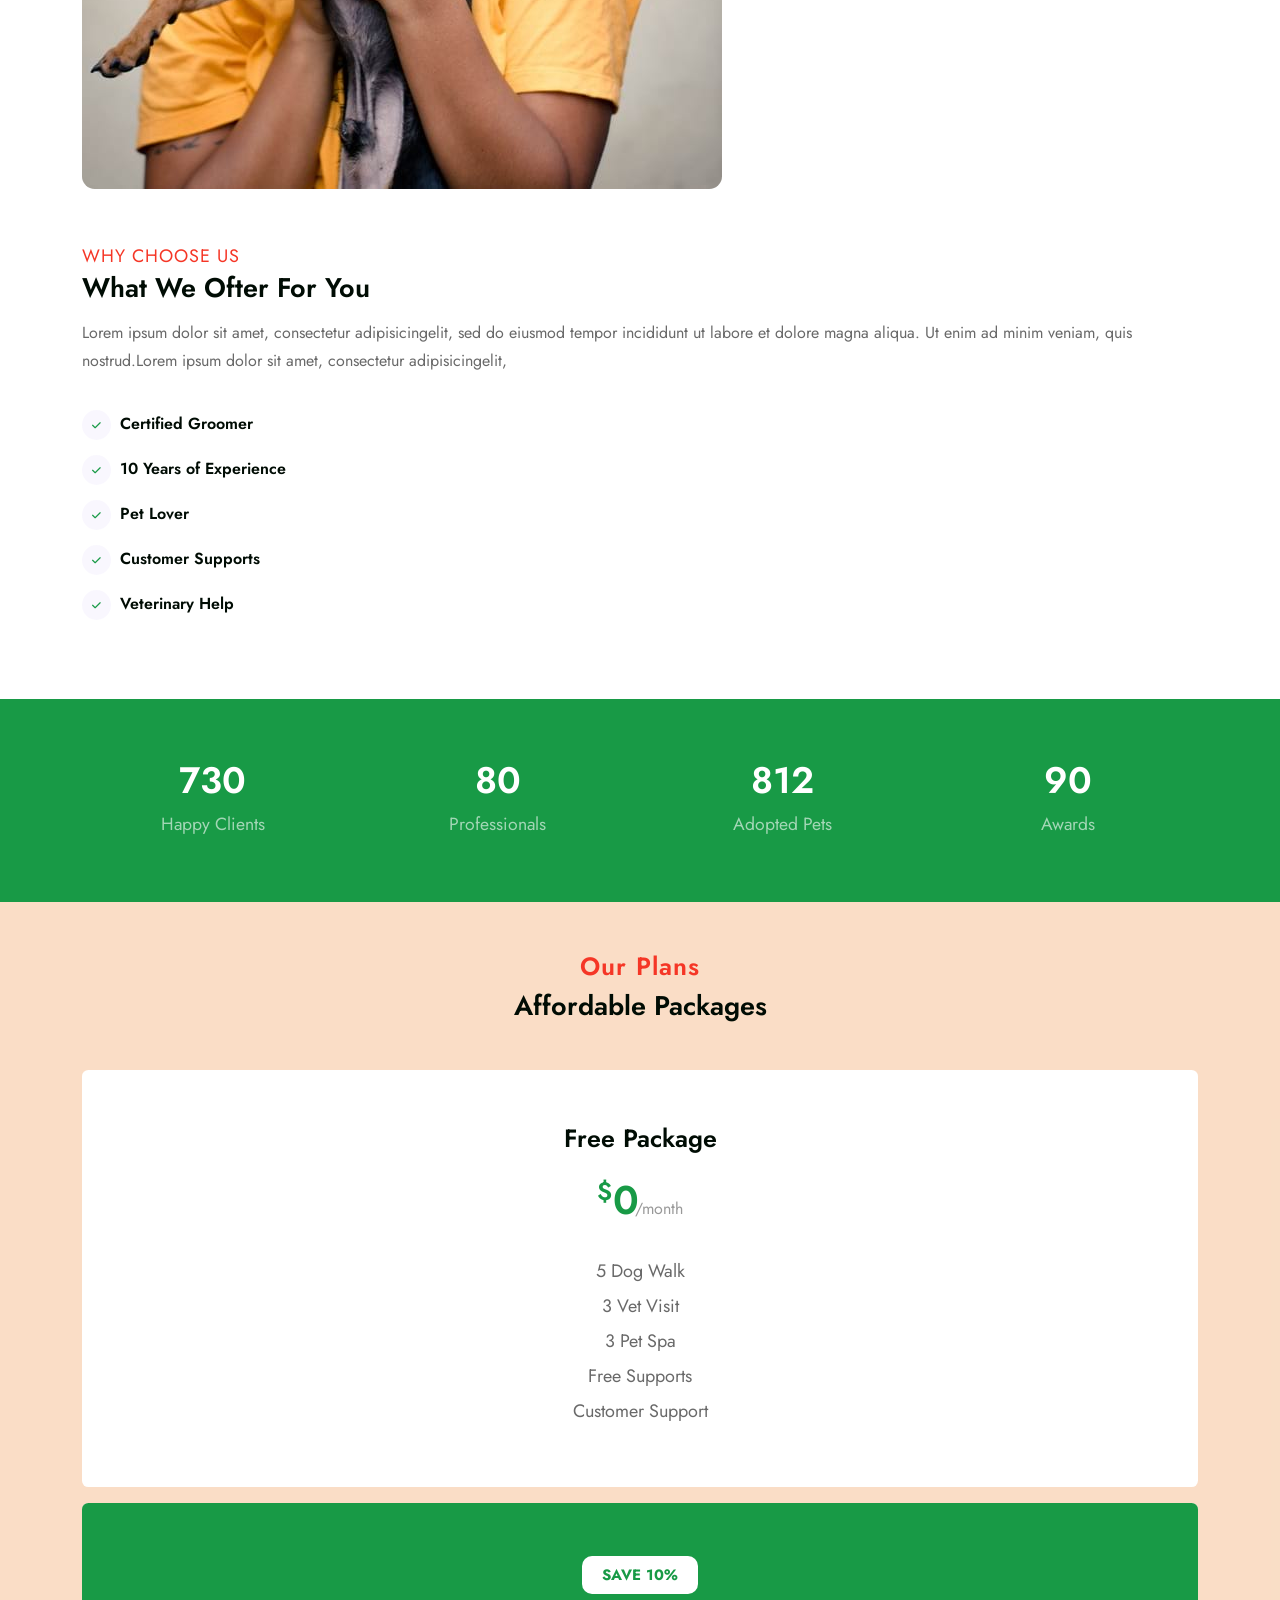
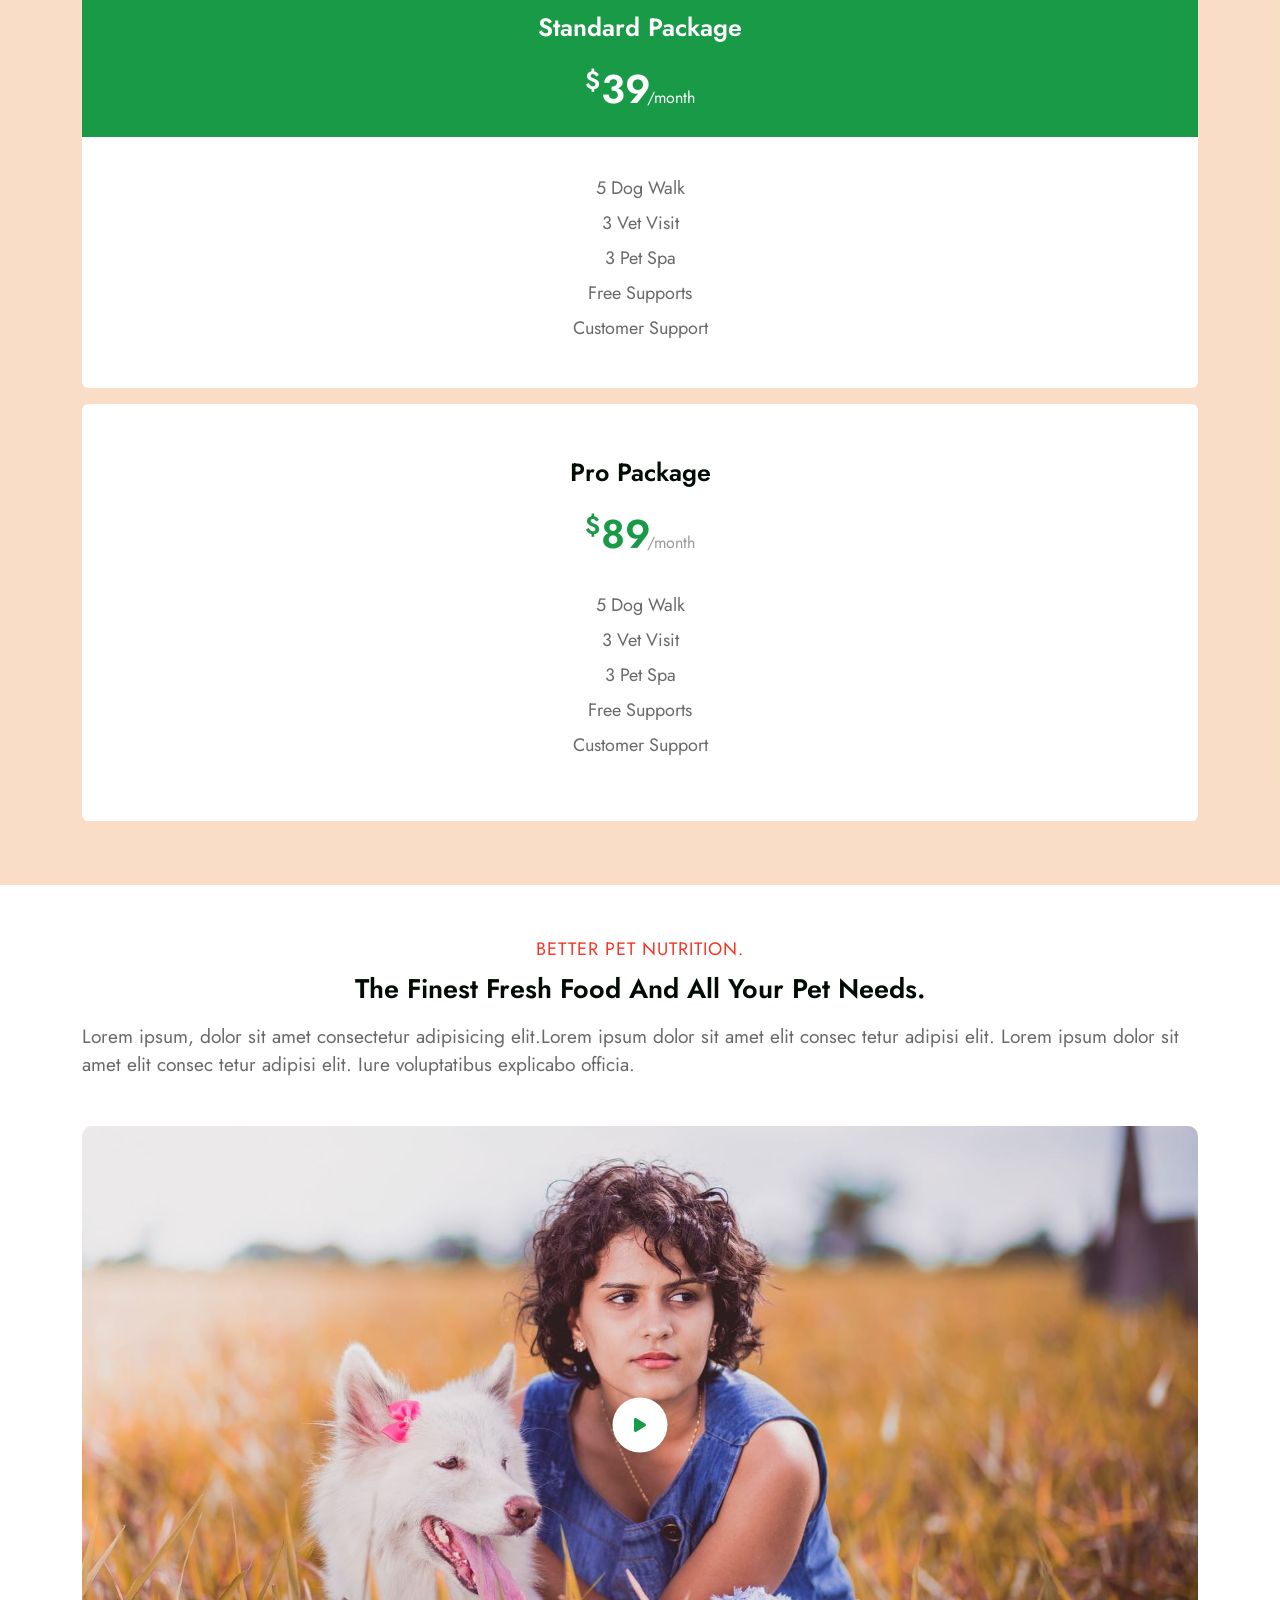
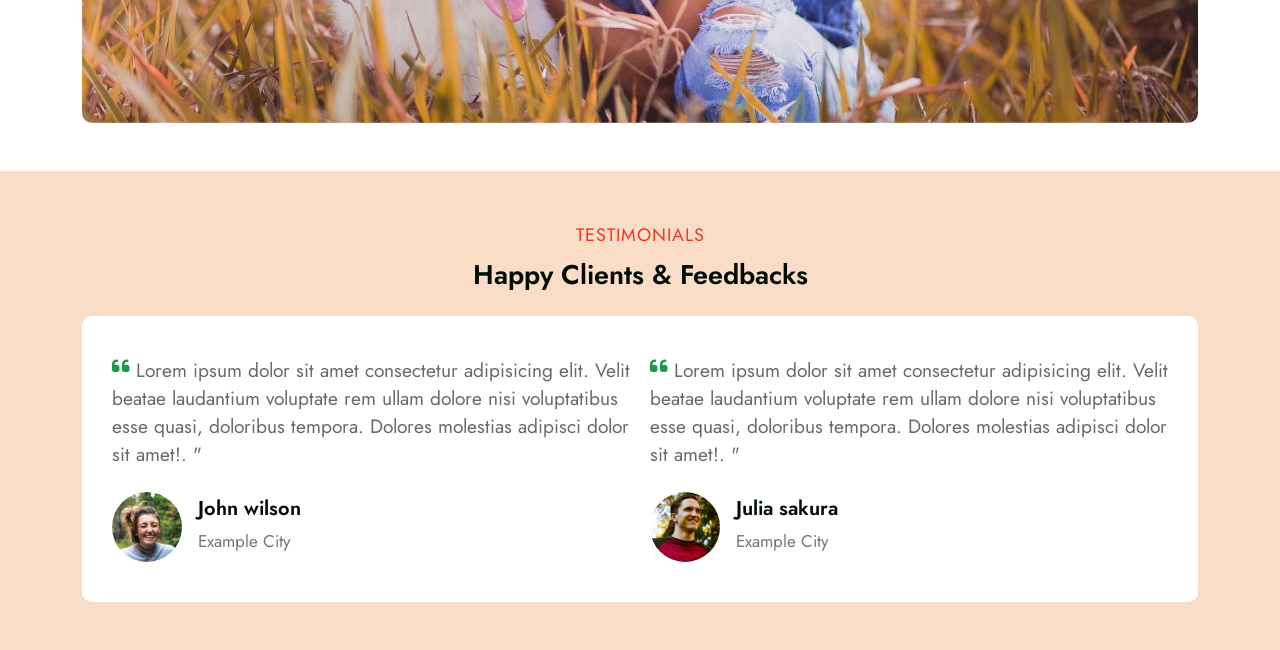
==== commit 08b03d76: "85% layout homepage with none-responsive" ====
--- a/index.html
+++ b/index.html
@@ -155,7 +155,7 @@
 
       <!-- =====Slider===== -->
       <section class="slider">
-         <div class="owl-carousel owl-theme">
+         <div class="owl-one owl-carousel owl-theme">
             <div class="item item-1">
                <div class="slider-caption">
                   <div class="container">
@@ -482,10 +482,10 @@
       </section>
 
       <!-- =====Plans===== -->
-      <section class="plans my-5">
+      <section class="plans py-5">
          <div class="container">
             <div class="plans-title text-center">
-               <h6 class="h6 small-title text-uppercase">Our Plans</h6>
+               <h6 class="h6 small-title text-capitalize">Our Plans</h6>
                <h2 class="h2 big-title text-capitalize">Affordable Packages</h2>
             </div>
             <div class="plans-content">
@@ -565,6 +565,190 @@
             </div>
          </div>
       </section>
+
+      <!-- =====PetVideo===== -->
+      <section class="pet-video py-5">
+         <div class="container">
+            <div class="pet-title text-center">
+               <h6 class="h6 small-title text-uppercase">
+                  BETTER PET NUTRITION.
+               </h6>
+               <h2 class="h2 big-title text-capitalize">
+                  The Finest Fresh Food And All Your Pet Needs.
+               </h2>
+            </div>
+            <div class="pet-content">
+               <p class="mt-3">
+                  Lorem ipsum, dolor sit amet consectetur adipisicing elit.Lorem
+                  ipsum dolor sit amet elit consec tetur adipisi elit. Lorem
+                  ipsum dolor sit amet elit consec tetur adipisi elit. Iure
+                  voluptatibus explicabo officia.
+               </p>
+               <div class="video mt-5">
+                  <img
+                     src="./img/banner2.jpg"
+                     alt=""
+                     class="img-fluid d-block"
+                  />
+                  <a
+                     href="https://player.vimeo.com/video/101587706"
+                     class="rounded-circle text-center"
+                     target="_blank"
+                  >
+                     <span class="play-icon">
+                        <i class="fa-solid fa-play"></i>
+                     </span>
+                  </a>
+               </div>
+            </div>
+         </div>
+      </section>
+
+      <!-- =====Feedback===== -->
+      <section class="feedback py-5">
+         <div class="container">
+            <div class="feedback-title text-center">
+               <h6 class="h6 small-title text-uppercase">testimonials</h6>
+               <h2 class="h2 big-title text-capitalize">
+                  happy clients & feedbacks
+               </h2>
+            </div>
+
+            <div class="feedback-slider">
+               <div
+                  id="feedback-carousel"
+                  class="owl-two owl-carousel owl-theme"
+               >
+                  <div class="item">
+                     <blockquote>
+                        <q>
+                           <i class="fa-solid fa-quote-left"></i>
+                           Lorem ipsum dolor sit amet consectetur adipisicing
+                           elit. Velit beatae laudantium voluptate rem ullam
+                           dolore nisi voluptatibus esse quasi, doloribus
+                           tempora. Dolores molestias adipisci dolor sit amet!. "
+                        </q>
+                     </blockquote>
+                     <div class="author d-flex">
+                        <div class="author-avt">
+                           <img src="./img/f1.jpg" alt="" class="img-fluid rounded-circle">
+                        </div>
+                        <div class="author-info  d-flex flex-column justify-content-evenly">
+                           <h6>John wilson</h6>
+                           <p>Example City</p>
+                        </div>
+                     </div>
+                  </div>
+                  
+                  <div class="item">
+                     <blockquote>
+                        <q>
+                           <i class="fa-solid fa-quote-left"></i>
+                           Lorem ipsum dolor sit amet consectetur adipisicing
+                           elit. Velit beatae laudantium voluptate rem ullam
+                           dolore nisi voluptatibus esse quasi, doloribus
+                           tempora. Dolores molestias adipisci dolor sit amet!. "
+                        </q>
+                     </blockquote>
+                     <div class="author d-flex">
+                        <div class="author-avt">
+                           <img src="./img/f2.jpg" alt="" class="img-fluid rounded-circle">
+                        </div>
+                        <div class="author-info  d-flex flex-column justify-content-evenly">
+                           <h6>Julia sakura</h6>
+                           <p>Example City</p>
+                        </div>
+                     </div>
+                  </div>
+                  
+                  <div class="item">
+                     <blockquote>
+                        <q>
+                           <i class="fa-solid fa-quote-left"></i>
+                           Lorem ipsum dolor sit amet consectetur adipisicing
+                           elit. Velit beatae laudantium voluptate rem ullam
+                           dolore nisi voluptatibus esse quasi, doloribus
+                           tempora. Dolores molestias adipisci dolor sit amet!. "
+                        </q>
+                     </blockquote>
+                     <div class="author d-flex">
+                        <div class="author-avt">
+                           <img src="./img/f3.jpg" alt="" class="img-fluid rounded-circle">
+                        </div>
+                        <div class="author-info  d-flex flex-column justify-content-evenly">
+                           <h6>Roy Linderson</h6>
+                           <p>Example City</p>
+                        </div>
+                     </div>
+                  </div>
+
+                  <div class="item">
+                     <blockquote>
+                        <q>
+                           <i class="fa-solid fa-quote-left"></i>
+                           Lorem ipsum dolor sit amet consectetur adipisicing
+                           elit. Velit beatae laudantium voluptate rem ullam
+                           dolore nisi voluptatibus esse quasi, doloribus
+                           tempora. Dolores molestias adipisci dolor sit amet!. "
+                        </q>
+                     </blockquote>
+                     <div class="author d-flex">
+                        <div class="author-avt">
+                           <img src="./img/f4.jpg" alt="" class="img-fluid rounded-circle">
+                        </div>
+                        <div class="author-info  d-flex flex-column justify-content-evenly">
+                           <h6>Mike Thyson</h6>
+                           <p>Example City</p>
+                        </div>
+                     </div>
+                  </div>
+
+                  <div class="item">
+                     <blockquote>
+                        <q>
+                           <i class="fa-solid fa-quote-left"></i>
+                           Lorem ipsum dolor sit amet consectetur adipisicing
+                           elit. Velit beatae laudantium voluptate rem ullam
+                           dolore nisi voluptatibus esse quasi, doloribus
+                           tempora. Dolores molestias adipisci dolor sit amet!. "
+                        </q>
+                     </blockquote>
+                     <div class="author d-flex">
+                        <div class="author-avt">
+                           <img src="./img/f2.jpg" alt="" class="img-fluid rounded-circle">
+                        </div>
+                        <div class="author-info  d-flex flex-column justify-content-evenly">
+                           <h6>Laura gill</h6>
+                           <p>Example City</p>
+                        </div>
+                     </div>
+                  </div>
+
+                  <div class="item">
+                     <blockquote>
+                        <q>
+                           <i class="fa-solid fa-quote-left"></i>
+                           Lorem ipsum dolor sit amet consectetur adipisicing
+                           elit. Velit beatae laudantium voluptate rem ullam
+                           dolore nisi voluptatibus esse quasi, doloribus
+                           tempora. Dolores molestias adipisci dolor sit amet!. "
+                        </q>
+                     </blockquote>
+                     <div class="author d-flex">
+                        <div class="author-avt">
+                           <img src="./img/f3.jpg" alt="" class="img-fluid rounded-circle">
+                        </div>
+                        <div class="author-info  d-flex flex-column justify-content-evenly">
+                           <h6>Smith Johnson</h6>
+                           <p>Example City</p>
+                        </div>
+                     </div>
+                  </div>
+                  
+               </div>
+            </div>
+         </div>
+      </section>
       <!-- =====Numbers===== -->
       <!-- =====Numbers===== -->
 
@@ -575,11 +759,31 @@
       <script src="https://cdnjs.cloudflare.com/ajax/libs/OwlCarousel2/2.3.4/owl.carousel.min.js"></script>
       <!-- active owl carousel 2 -->
       <script>
-         $(".owl-carousel").owlCarousel({
+         $(".owl-one").owlCarousel({
             loop: true,
             margin: 10,
             nav: false,
             items: 1,
+         });
+      </script>
+
+      <script>
+         $(".owl-two").owlCarousel({
+            loop: true,
+            margin: 20,
+            nav: false,
+            responsive: {
+               0: {
+                  items: 1,
+               },
+               736: {
+                  items: 2,
+               },
+               1000: {
+                  items: 2,
+                  loop: false,
+               },
+            },
          });
       </script>
 
--- a/css/style.css
+++ b/css/style.css
@@ -33,7 +33,7 @@
    font-family: "Jost", sans-serif;
 }
 
-p {
+p, q {
    font-size: 1.2rem;
    line-height: 28px;
    color: var(--font-color);
@@ -478,6 +478,11 @@
    margin-bottom: 3rem;
 }
 
+.plans .plans-title .small-title {
+   font-weight: 600;
+   font-size: 25px;
+}
+
 .plans .plans-content .item {
    background-color: var(--bg-color);
    border-radius: 0.4rem;
@@ -547,3 +552,95 @@
    margin-bottom: 5px;
    font-size: 18px;
 }
+
+/* ======PetVideo======  */
+.pet-video {
+   background-color: var(--bg-color);
+}
+.pet-video .pet-title {
+}
+.pet-video .pet-content {
+}
+.pet-video .pet-content .video {
+   position: relative;
+}
+.pet-video .pet-content .video img {
+   border-radius: var(--border-radius);
+}
+.pet-video .pet-content .video a {
+   width: 55px;
+   height: 55px;
+   position: absolute;
+   top: 50%;
+   left: 50%;
+   transform: translate(-50%, -50%);
+   padding: 1.2rem;
+   background-color: #fff;
+   transition: 0.3s ease-in-out;
+   animation: ripple 1s linear infinite;
+}
+.pet-video .pet-content .video a span {
+   width: 100%;
+   height: 100%;
+}
+.pet-video .pet-content .video a span i {
+   color: var(--primary-color);
+}
+
+@keyframes ripple {
+   0% {
+     box-shadow: 0 0 0 0 rgba(15, 162, 66, 0.164), 0 0 0 10px rgba(15, 162, 67, 0.25), 0 0 0 20px rgba(15, 162, 67, 0.25);
+   }
+ 
+   100% {
+     box-shadow: 0 0 0 10px rgba(15, 162, 67, 0.25), 0 0 0 20px rgba(15, 162, 67, 0.25), 0 0 0 40px rgba(50, 100, 245, 0);
+   }
+ }
+
+/* ======Feedback======  */
+.feedback {
+   background-color: var(--bg-light);
+}
+
+.feedback .feedback-title .big-title {
+   margin-bottom: 24px;
+}
+
+.feedback .feedback-slider {
+   padding: 40px 30px;
+   border-radius: var(--border-radius);
+   background-color: var(--bg-color);
+}
+
+.feedback .feedback-slider .item blockquote {
+   margin-bottom: 24px;
+}
+
+.feedback .feedback-slider .item blockquote i {
+   color: var(--primary-color);
+   font-size: 20px;
+   vertical-align: text-top;
+}
+
+.feedback .feedback-slider .item .author .author-avt {
+   width: 70px;
+   height: 70px;
+}
+
+.feedback .feedback-slider .item .author .author-info {
+   margin-left: 1rem;
+}
+
+.feedback .feedback-slider .item .author .author-info h6 {
+   font-size: 20px;
+   font-weight: 600;
+   color: var(--heading-color);
+}
+.feedback .feedback-slider .item .author .author-info p {
+   font-size: 17px;
+   color: #777;
+}
+
+.feedback .owl-theme .owl-dots {
+   display: none;
+}
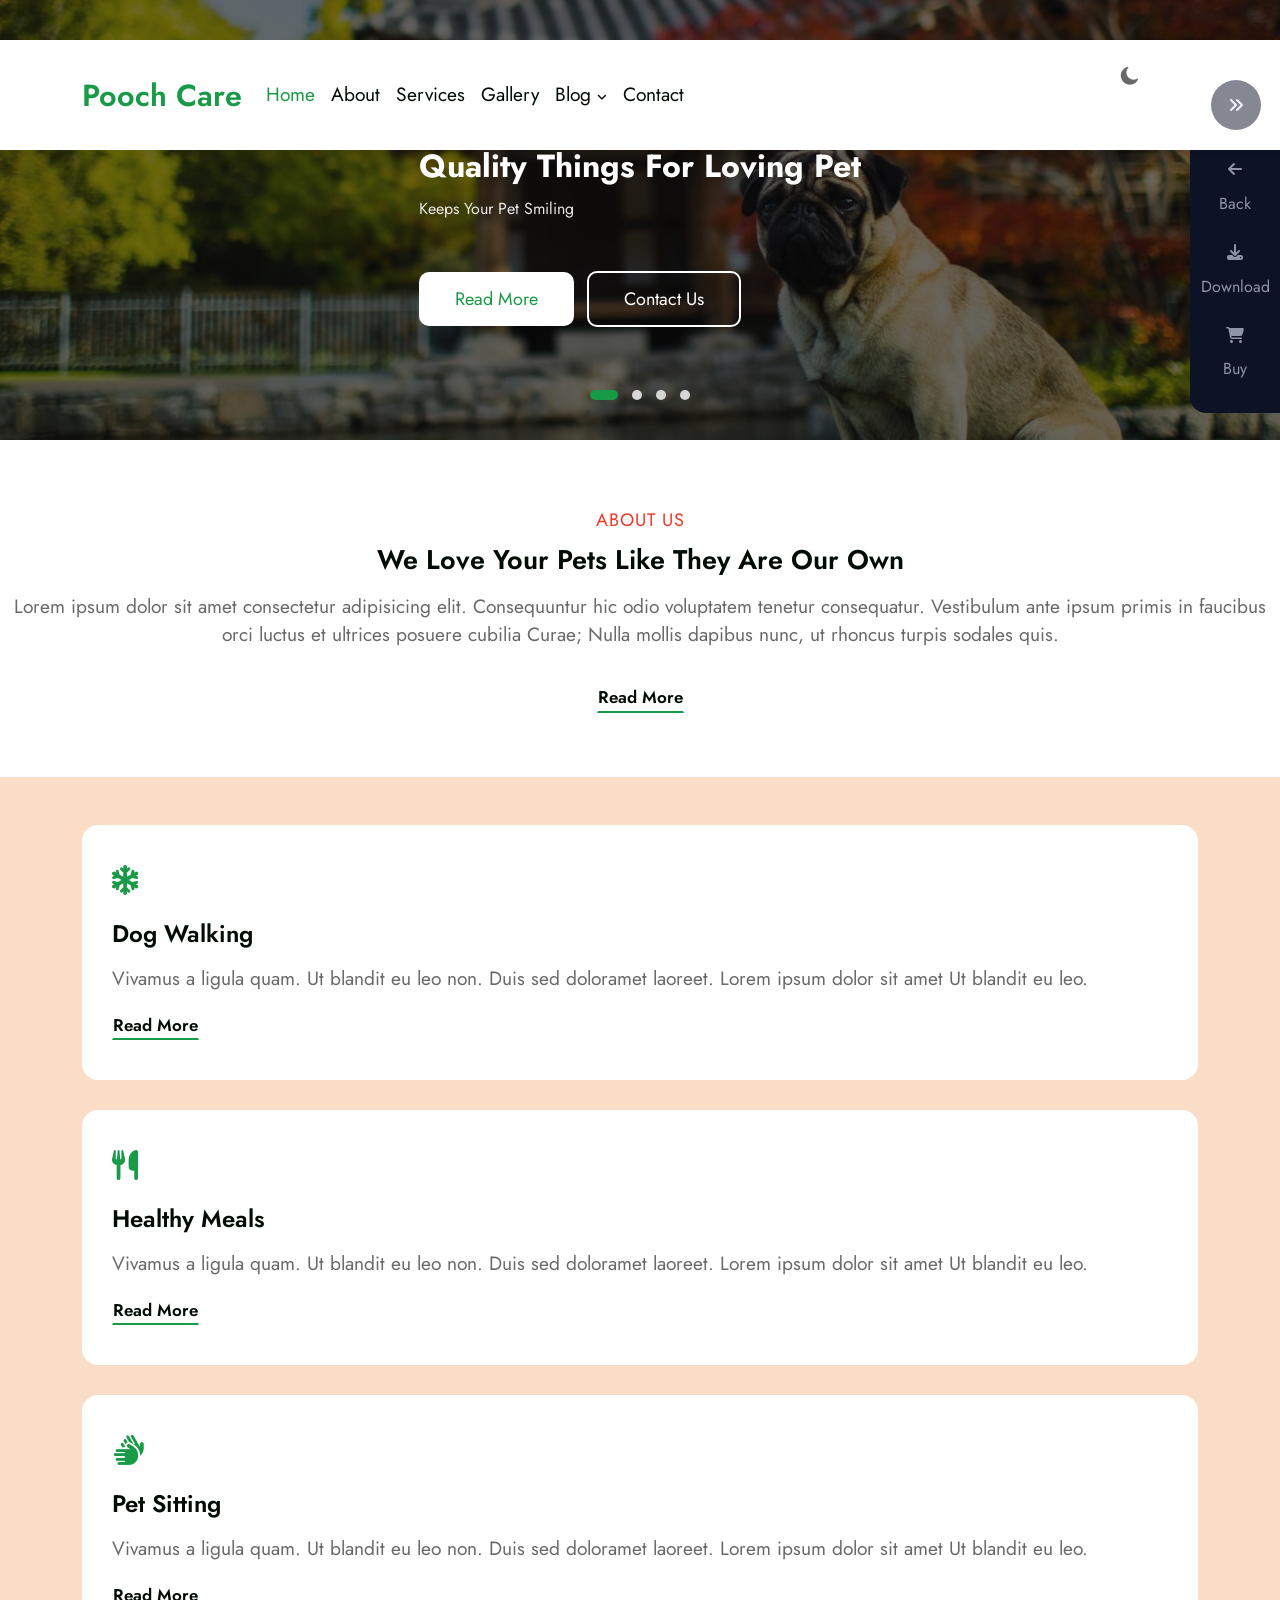
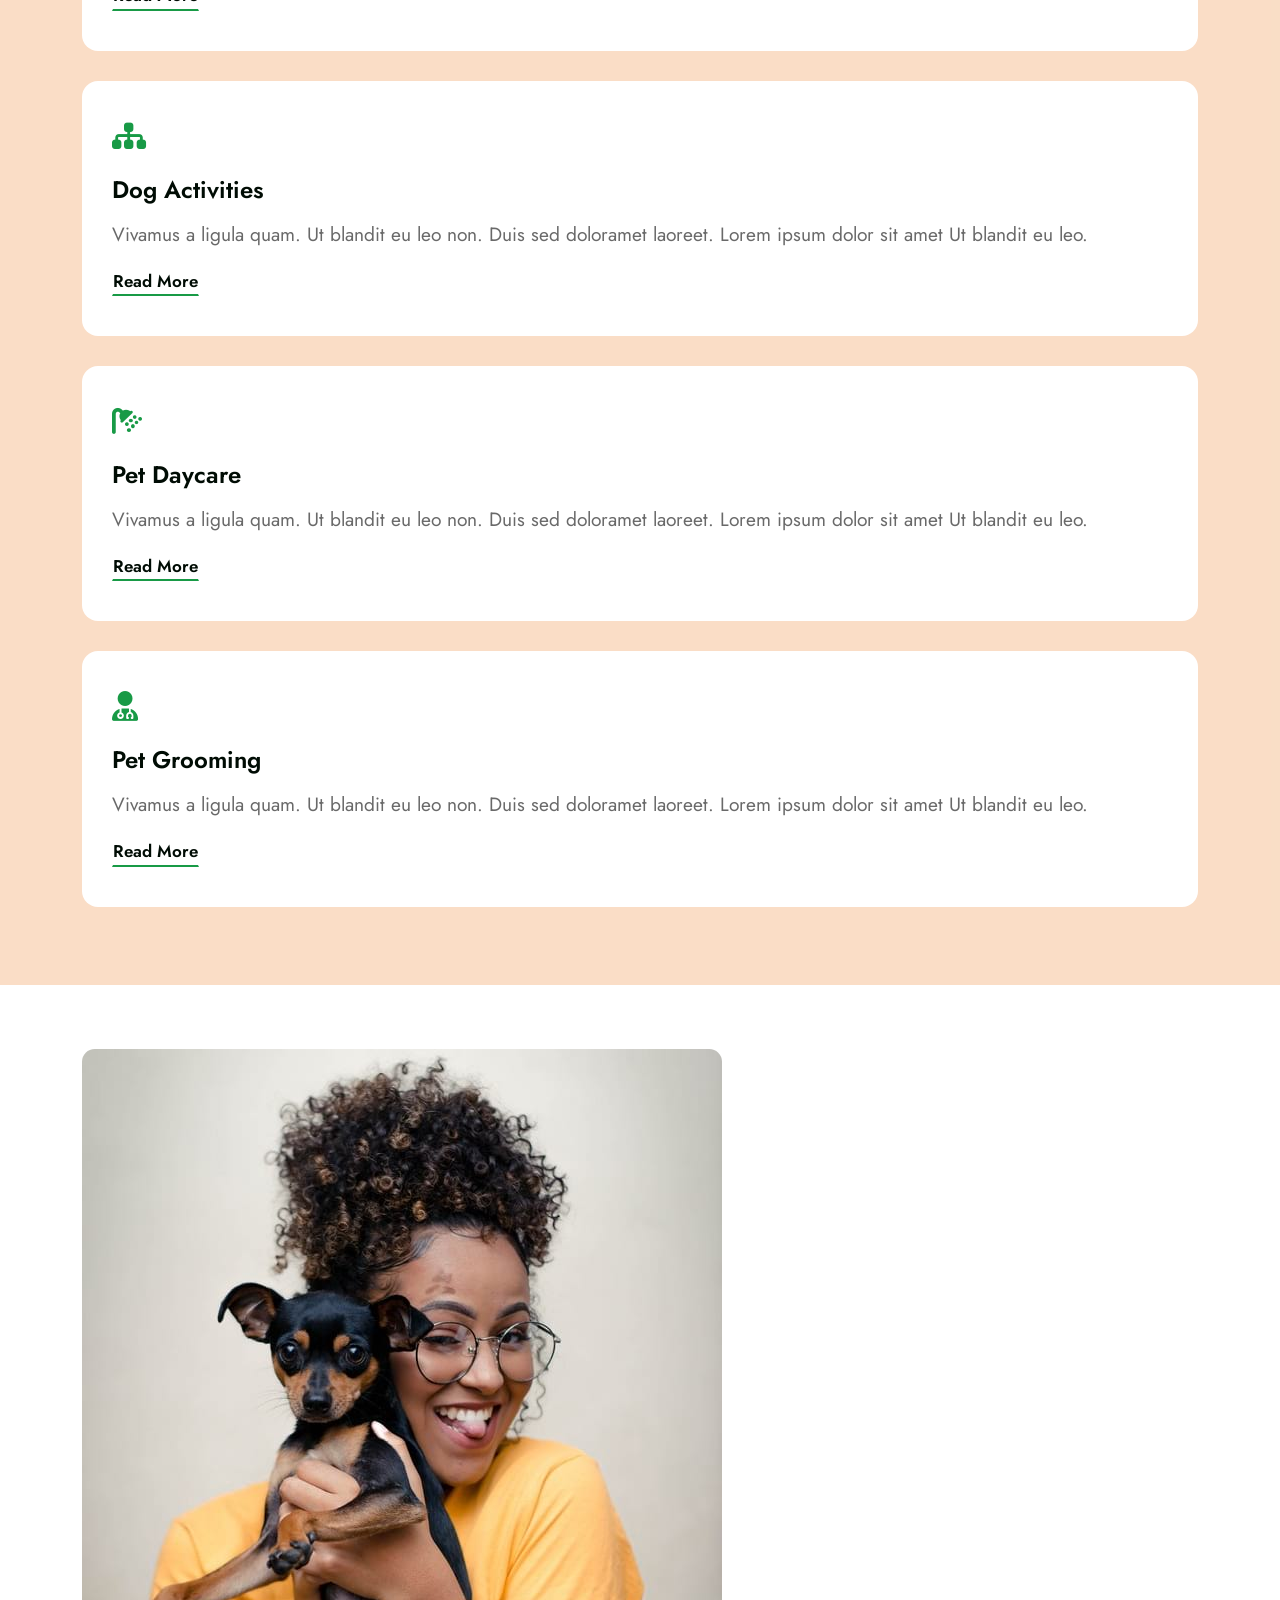
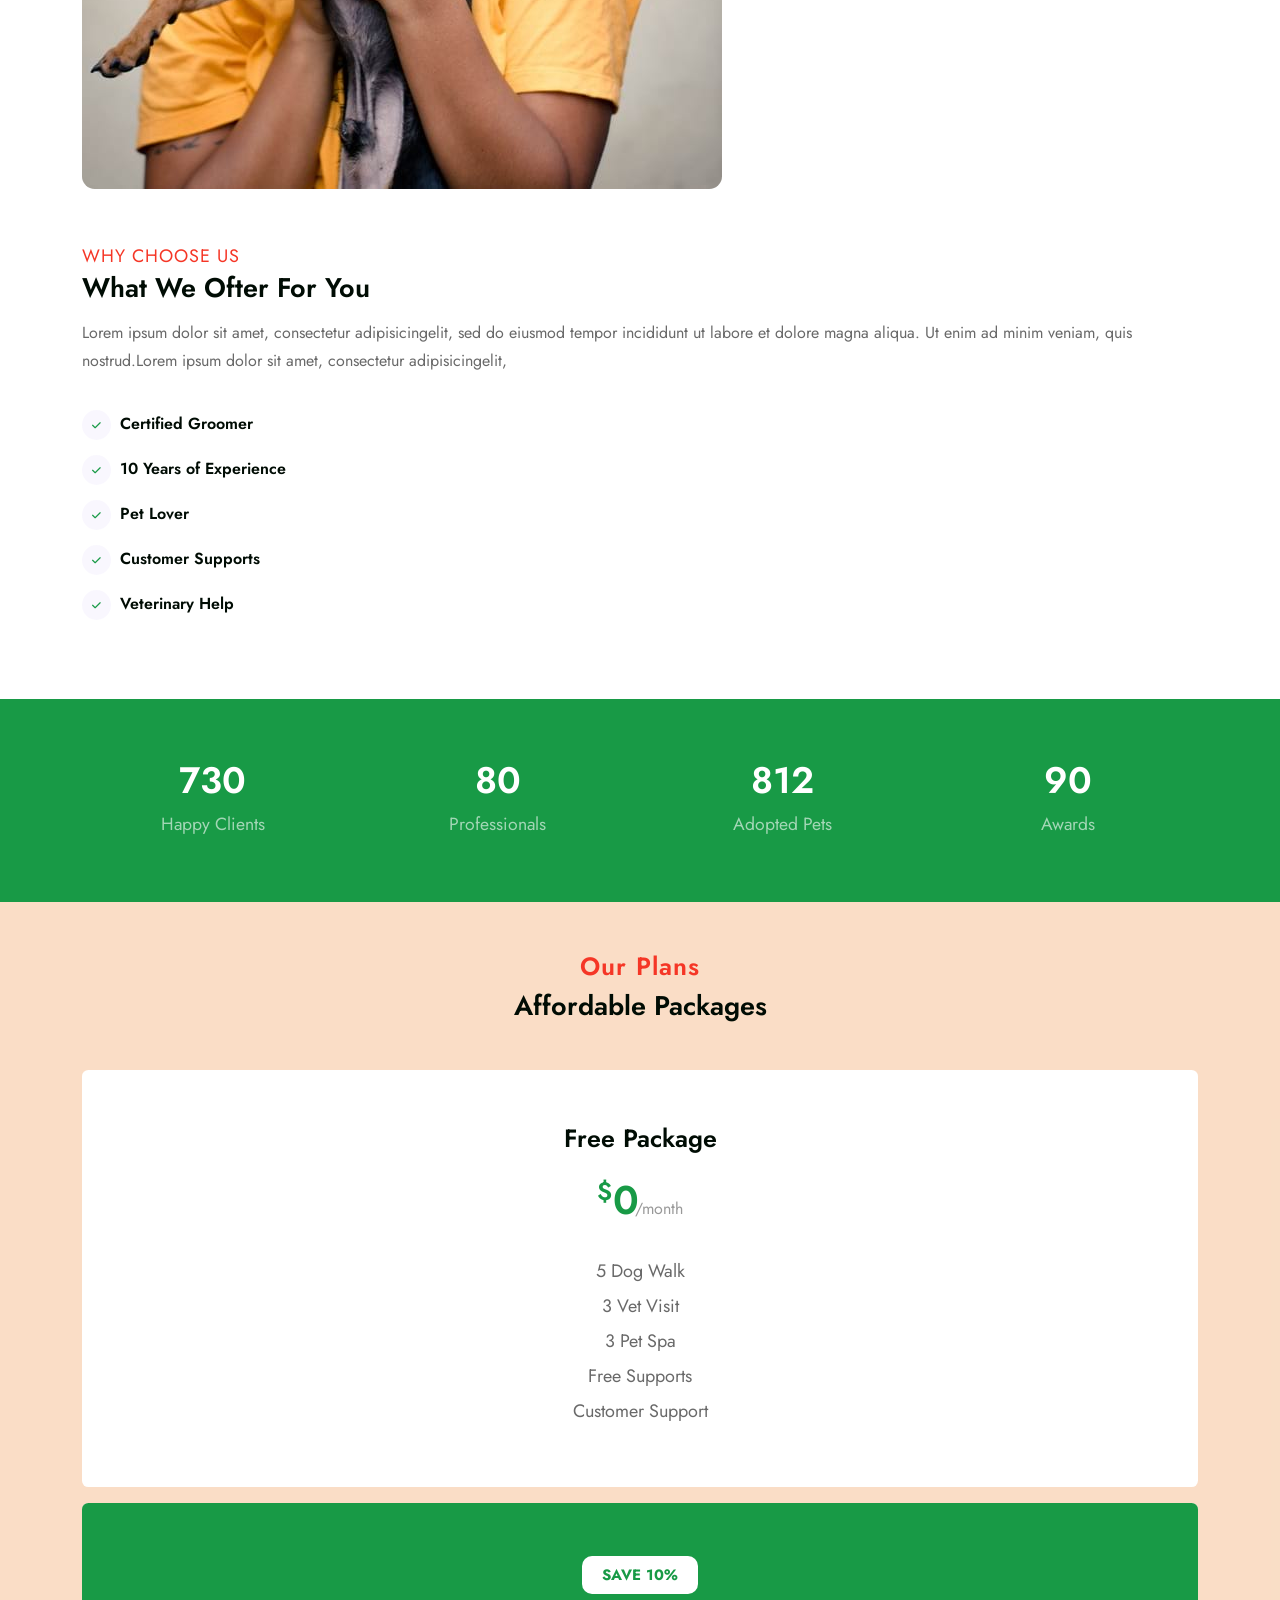
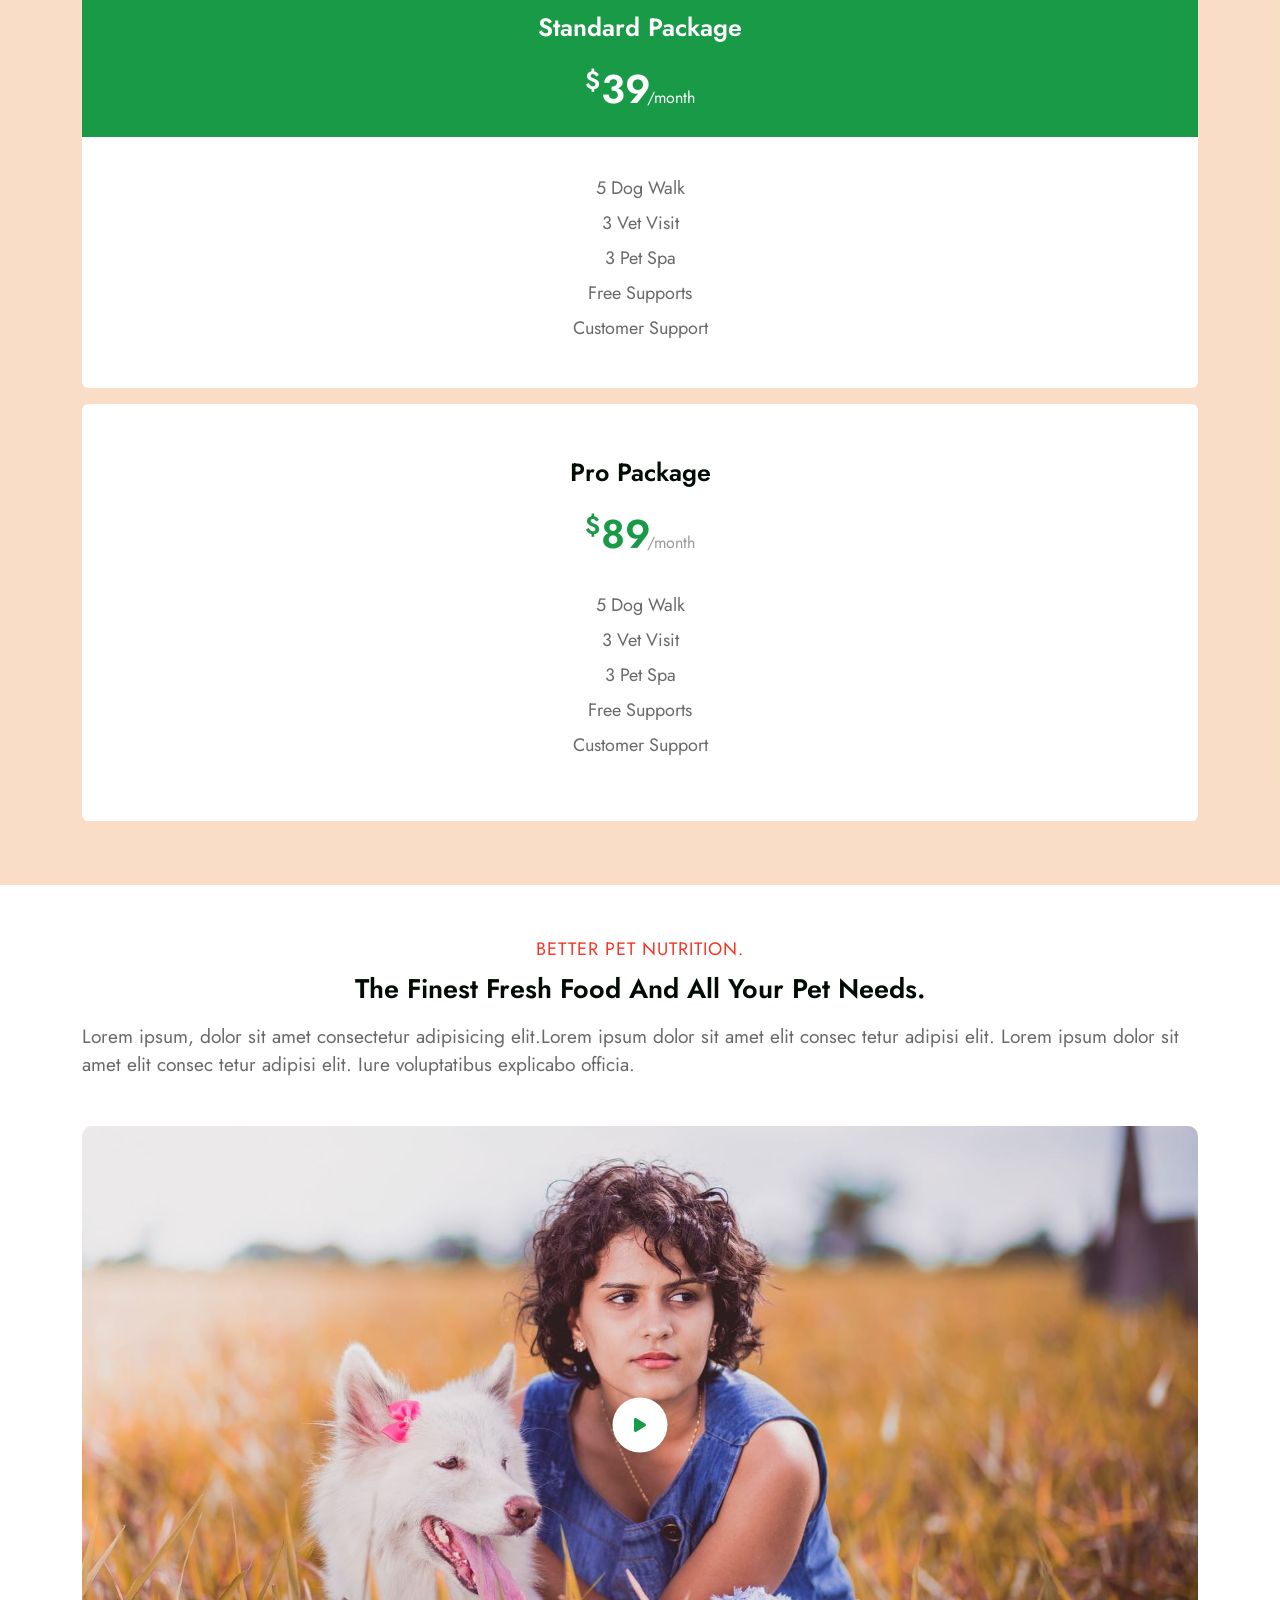
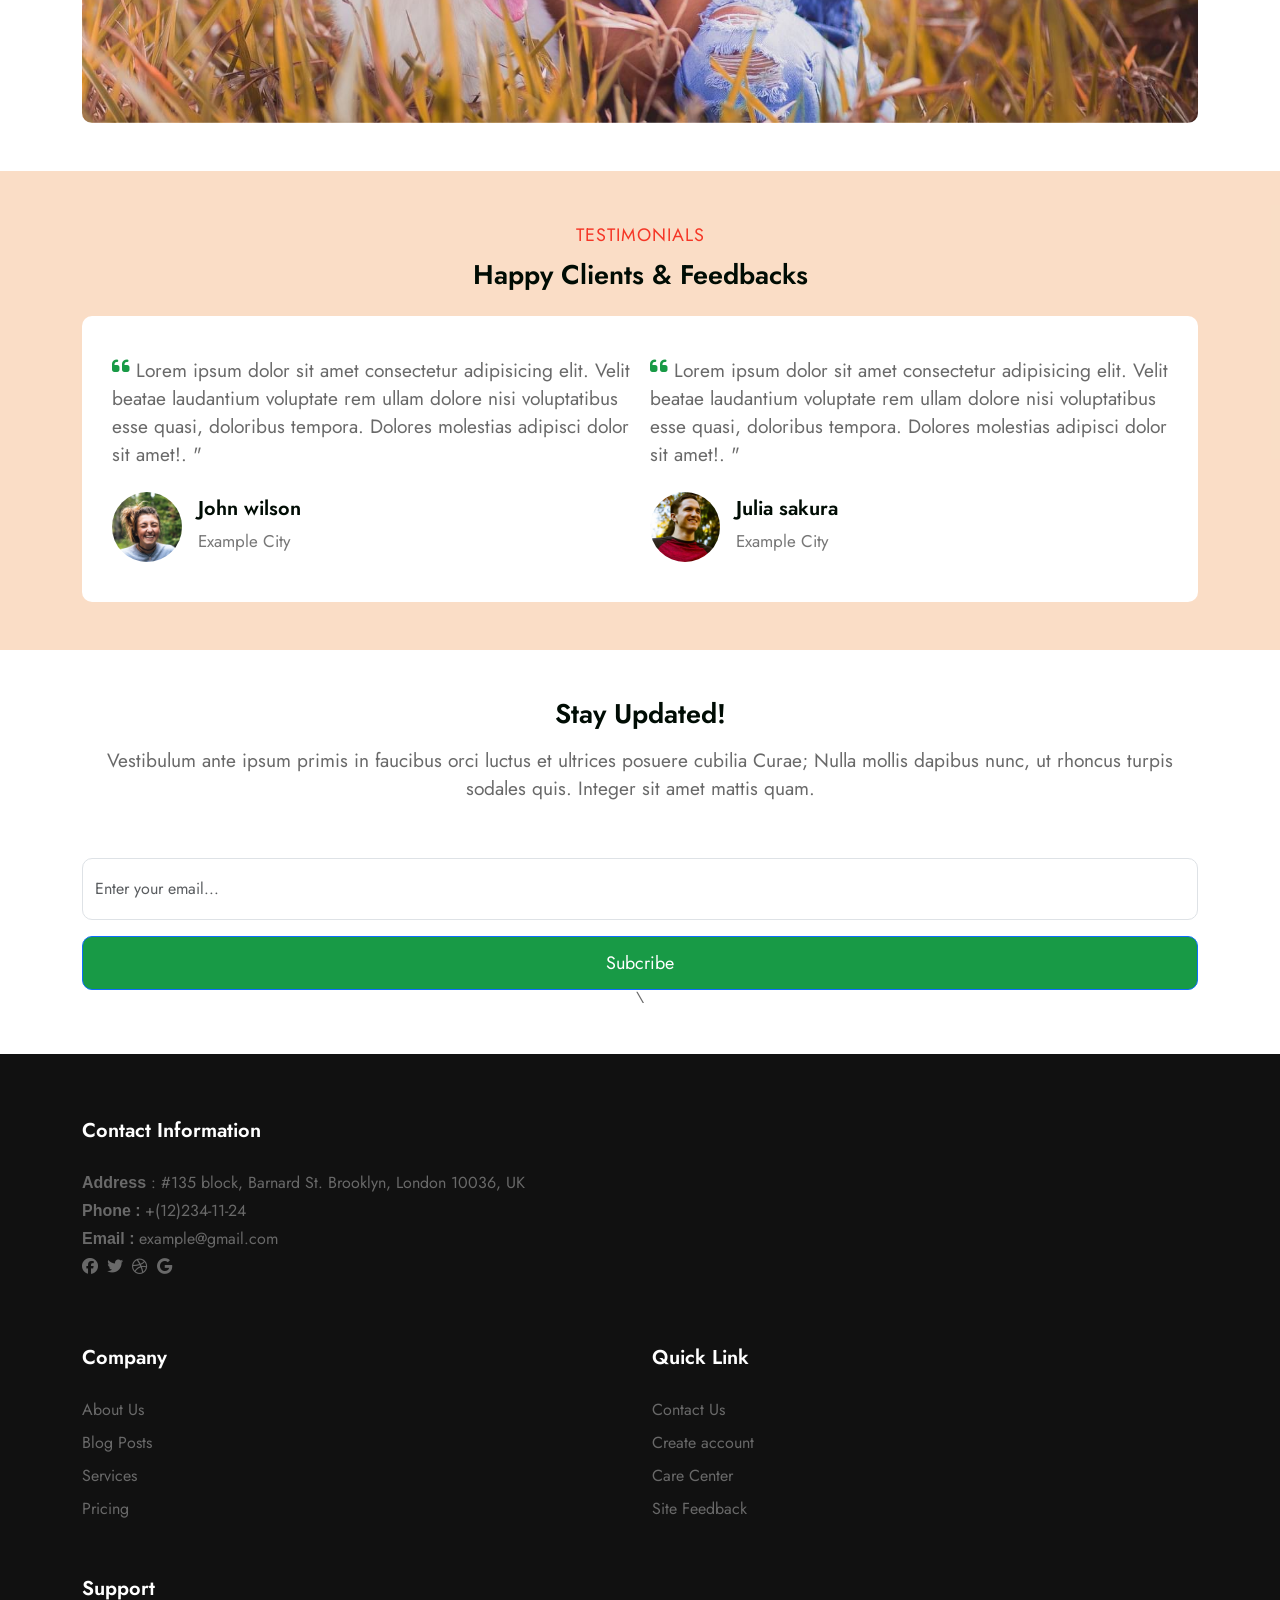
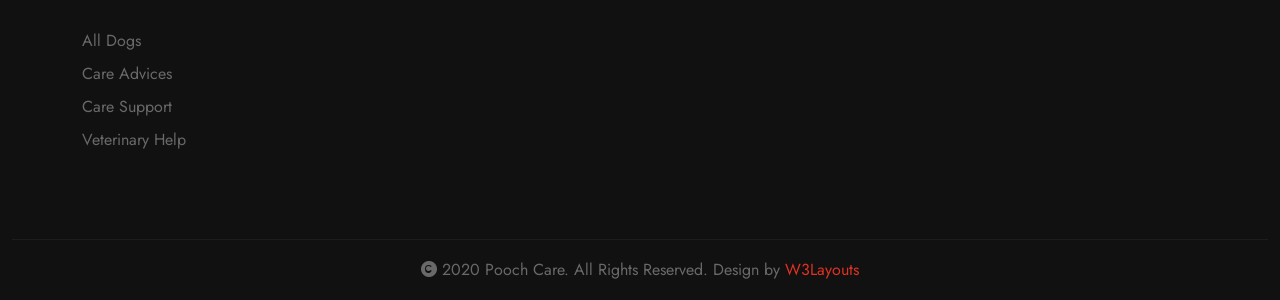
==== commit 8a45e90d: "complete 100% homepage mobi without responsive" ====
--- a/index.html
+++ b/index.html
@@ -626,20 +626,27 @@
                            Lorem ipsum dolor sit amet consectetur adipisicing
                            elit. Velit beatae laudantium voluptate rem ullam
                            dolore nisi voluptatibus esse quasi, doloribus
-                           tempora. Dolores molestias adipisci dolor sit amet!. "
+                           tempora. Dolores molestias adipisci dolor sit amet!.
+                           "
                         </q>
                      </blockquote>
                      <div class="author d-flex">
                         <div class="author-avt">
-                           <img src="./img/f1.jpg" alt="" class="img-fluid rounded-circle">
-                        </div>
-                        <div class="author-info  d-flex flex-column justify-content-evenly">
+                           <img
+                              src="./img/f1.jpg"
+                              alt=""
+                              class="img-fluid rounded-circle"
+                           />
+                        </div>
+                        <div
+                           class="author-info d-flex flex-column justify-content-evenly"
+                        >
                            <h6>John wilson</h6>
                            <p>Example City</p>
                         </div>
                      </div>
                   </div>
-                  
+
                   <div class="item">
                      <blockquote>
                         <q>
@@ -647,20 +654,27 @@
                            Lorem ipsum dolor sit amet consectetur adipisicing
                            elit. Velit beatae laudantium voluptate rem ullam
                            dolore nisi voluptatibus esse quasi, doloribus
-                           tempora. Dolores molestias adipisci dolor sit amet!. "
+                           tempora. Dolores molestias adipisci dolor sit amet!.
+                           "
                         </q>
                      </blockquote>
                      <div class="author d-flex">
                         <div class="author-avt">
-                           <img src="./img/f2.jpg" alt="" class="img-fluid rounded-circle">
-                        </div>
-                        <div class="author-info  d-flex flex-column justify-content-evenly">
+                           <img
+                              src="./img/f2.jpg"
+                              alt=""
+                              class="img-fluid rounded-circle"
+                           />
+                        </div>
+                        <div
+                           class="author-info d-flex flex-column justify-content-evenly"
+                        >
                            <h6>Julia sakura</h6>
                            <p>Example City</p>
                         </div>
                      </div>
                   </div>
-                  
+
                   <div class="item">
                      <blockquote>
                         <q>
@@ -668,14 +682,21 @@
                            Lorem ipsum dolor sit amet consectetur adipisicing
                            elit. Velit beatae laudantium voluptate rem ullam
                            dolore nisi voluptatibus esse quasi, doloribus
-                           tempora. Dolores molestias adipisci dolor sit amet!. "
+                           tempora. Dolores molestias adipisci dolor sit amet!.
+                           "
                         </q>
                      </blockquote>
                      <div class="author d-flex">
                         <div class="author-avt">
-                           <img src="./img/f3.jpg" alt="" class="img-fluid rounded-circle">
-                        </div>
-                        <div class="author-info  d-flex flex-column justify-content-evenly">
+                           <img
+                              src="./img/f3.jpg"
+                              alt=""
+                              class="img-fluid rounded-circle"
+                           />
+                        </div>
+                        <div
+                           class="author-info d-flex flex-column justify-content-evenly"
+                        >
                            <h6>Roy Linderson</h6>
                            <p>Example City</p>
                         </div>
@@ -689,14 +710,21 @@
                            Lorem ipsum dolor sit amet consectetur adipisicing
                            elit. Velit beatae laudantium voluptate rem ullam
                            dolore nisi voluptatibus esse quasi, doloribus
-                           tempora. Dolores molestias adipisci dolor sit amet!. "
+                           tempora. Dolores molestias adipisci dolor sit amet!.
+                           "
                         </q>
                      </blockquote>
                      <div class="author d-flex">
                         <div class="author-avt">
-                           <img src="./img/f4.jpg" alt="" class="img-fluid rounded-circle">
-                        </div>
-                        <div class="author-info  d-flex flex-column justify-content-evenly">
+                           <img
+                              src="./img/f4.jpg"
+                              alt=""
+                              class="img-fluid rounded-circle"
+                           />
+                        </div>
+                        <div
+                           class="author-info d-flex flex-column justify-content-evenly"
+                        >
                            <h6>Mike Thyson</h6>
                            <p>Example City</p>
                         </div>
@@ -710,14 +738,21 @@
                            Lorem ipsum dolor sit amet consectetur adipisicing
                            elit. Velit beatae laudantium voluptate rem ullam
                            dolore nisi voluptatibus esse quasi, doloribus
-                           tempora. Dolores molestias adipisci dolor sit amet!. "
+                           tempora. Dolores molestias adipisci dolor sit amet!.
+                           "
                         </q>
                      </blockquote>
                      <div class="author d-flex">
                         <div class="author-avt">
-                           <img src="./img/f2.jpg" alt="" class="img-fluid rounded-circle">
-                        </div>
-                        <div class="author-info  d-flex flex-column justify-content-evenly">
+                           <img
+                              src="./img/f2.jpg"
+                              alt=""
+                              class="img-fluid rounded-circle"
+                           />
+                        </div>
+                        <div
+                           class="author-info d-flex flex-column justify-content-evenly"
+                        >
                            <h6>Laura gill</h6>
                            <p>Example City</p>
                         </div>
@@ -731,28 +766,154 @@
                            Lorem ipsum dolor sit amet consectetur adipisicing
                            elit. Velit beatae laudantium voluptate rem ullam
                            dolore nisi voluptatibus esse quasi, doloribus
-                           tempora. Dolores molestias adipisci dolor sit amet!. "
+                           tempora. Dolores molestias adipisci dolor sit amet!.
+                           "
                         </q>
                      </blockquote>
                      <div class="author d-flex">
                         <div class="author-avt">
-                           <img src="./img/f3.jpg" alt="" class="img-fluid rounded-circle">
-                        </div>
-                        <div class="author-info  d-flex flex-column justify-content-evenly">
+                           <img
+                              src="./img/f3.jpg"
+                              alt=""
+                              class="img-fluid rounded-circle"
+                           />
+                        </div>
+                        <div
+                           class="author-info d-flex flex-column justify-content-evenly"
+                        >
                            <h6>Smith Johnson</h6>
                            <p>Example City</p>
                         </div>
                      </div>
                   </div>
-                  
-               </div>
-            </div>
-         </div>
-      </section>
-      <!-- =====Numbers===== -->
-      <!-- =====Numbers===== -->
-
-      <footer class="footer"></footer>
+               </div>
+            </div>
+         </div>
+      </section>
+
+      <!-- =====StayUpdated===== -->
+      <section class="updated py-5">
+         <div class="container text-center">
+            <div class="subcribe mx-auto">
+               <div class="updated-title">
+                  <h2 class="h2 big-title text-capitalize">stay updated!</h2>
+               </div>
+               <div class="updated-content">
+                  <p class="my-3">
+                     Vestibulum ante ipsum primis in faucibus orci luctus et
+                     ultrices posuere cubilia Curae; Nulla mollis dapibus nunc,
+                     ut rhoncus turpis sodales quis. Integer sit amet mattis
+                     quam.
+                  </p>
+                  <div class="form">
+                     <form class="row pt-2 mt-5">
+                        <div class="col-12">
+                           <input
+                              type="email"
+                              class="form-control"
+                              id="inputEmail"
+                              placeholder="Enter your email..."
+                              required
+                           />
+                        </div>
+
+                        <div class="col-12">
+                           <button
+                              type="submit"
+                              class="btn btn-style btn-primary mt-3"
+                           >
+                              Subcribe</button
+                           >\
+                        </div>
+                     </form>
+                  </div>
+               </div>
+            </div>
+         </div>
+      </section>
+
+      <!-- =====Footer===== -->
+      <footer class="footer pt-5">
+         <div class="container py-lg-3">
+            <div class="row">
+               <div class="col-12">
+                  <div class="contact-info">
+                     <h4>Contact Information</h4>
+                     <div class="details">
+                        <p>
+                           <span>Address</span> : #135 block, Barnard St.
+                           Brooklyn, London 10036, UK
+                        </p>
+                        <p>
+                           <span>Phone : </span>
+                           <a href="tel:+(12)234-11-24">+(12)234-11-24</a>
+                        </p>
+                        <p>
+                           <span>Email : </span>
+                           <a href="mailto:example@gmail.com">example@gmail.com</a>
+                        </p>
+                     </div>
+                     <div class="social-link mb-3">
+                        <a href=""><i class="fa-brands fa-facebook"></i></a>
+                        <a href=""><i class="fa-brands fa-twitter"></i></a>
+                        <a href=""><i class="fa-brands fa-dribbble"></i></a>
+                        <a href=""><i class="fa-brands fa-google"></i></a>
+                     </div>
+                  </div>
+               </div>
+               
+               <div class="col-12 mt-5">
+                  <div class="row">
+                     <div class="col-6">
+                        <div class="company">
+                           <h4>Company</h4>
+                           <div class="details">
+                              <a href="">About Us</a>
+                              <a href="">Blog Posts</a>
+                              <a href="">Services</a>
+                              <a href="">Pricing</a>
+                           </div>
+                        </div>
+                     </div>
+
+                     <div class="col-6">
+                        <div class="link">
+                           <h4>Quick Link</h4>
+                           <div class="details">
+                              <a href="">Contact Us</a>
+                              <a href="">Create account</a>
+                              <a href="">Care Center</a>
+                              <a href="">Site Feedback</a>
+                           </div>
+                        </div>
+                     </div>
+                  </div>
+               </div>
+
+               <div class="col-12 mt-5">
+                  <div class="support">
+                     <h4>Support</h4>
+                     <div class="details">
+                        <a href="">All Dogs</a>
+                        <a href="">Care Advices</a>
+                        <a href="">Care Support</a>
+                        <a href="">Veterinary Help</a>
+                     </div>
+                  </div>
+               </div>
+            </div>
+         </div>
+         <div class="container-fluid mt-5">
+            <div class="copy-right text-center py-3">
+               <hr>
+               <p>
+                  <i class="fa-solid fa-copyright"></i>
+                  2020 Pooch Care. All Rights Reserved. Design by 
+                  <a href="https://w3layouts.com/" target="_blank">W3Layouts</a>
+               </p>
+            </div>
+         </div>
+      </footer>
 
       <!-- link OWL CAROUSEL 2 cdn -->
       <script src="https://cdnjs.cloudflare.com/ajax/libs/jquery/3.6.0/jquery.min.js"></script>
--- a/css/style.css
+++ b/css/style.css
@@ -33,7 +33,8 @@
    font-family: "Jost", sans-serif;
 }
 
-p, q {
+p,
+q {
    font-size: 1.2rem;
    line-height: 28px;
    color: var(--font-color);
@@ -589,13 +590,15 @@
 
 @keyframes ripple {
    0% {
-     box-shadow: 0 0 0 0 rgba(15, 162, 66, 0.164), 0 0 0 10px rgba(15, 162, 67, 0.25), 0 0 0 20px rgba(15, 162, 67, 0.25);
+      box-shadow: 0 0 0 0 rgba(15, 162, 66, 0.164),
+         0 0 0 10px rgba(15, 162, 67, 0.25), 0 0 0 20px rgba(15, 162, 67, 0.25);
    }
- 
+
    100% {
-     box-shadow: 0 0 0 10px rgba(15, 162, 67, 0.25), 0 0 0 20px rgba(15, 162, 67, 0.25), 0 0 0 40px rgba(50, 100, 245, 0);
+      box-shadow: 0 0 0 10px rgba(15, 162, 67, 0.25),
+         0 0 0 20px rgba(15, 162, 67, 0.25), 0 0 0 40px rgba(50, 100, 245, 0);
    }
- }
+}
 
 /* ======Feedback======  */
 .feedback {
@@ -643,4 +646,79 @@
 
 .feedback .owl-theme .owl-dots {
    display: none;
+}
+
+/* ======Updated======  */
+.updated {
+   background-color: var(--bg-color);
+}
+
+.updated form .form-control {
+   line-height: 3;
+   border-radius: var(--border-radius);
+}
+
+.updated form .form-control:focus {
+   color: #212529;
+   background-color: #fff;
+   border-color: var(--primary-color);
+   outline: 0;
+   box-shadow: unset;
+}
+
+.updated form .btn-primary {
+   width: 100%;
+   background-color: var(--primary-color);
+}
+
+/* ======Feedback======  */
+.footer {
+   background-color: #111;
+}
+
+.footer .row h4 {
+   color: var(--bs-white);
+   font-size: 20px;
+   line-height: 26px;
+   font-weight: 600;
+   margin-bottom: 25px;
+}
+
+.footer .row p,
+.footer .row a {
+   font-size: 16px;
+   color: var(--para-color);
+   line-height: 28px;
+   text-decoration: none;
+}
+
+.footer .row .contact-info .details p span {
+   font-weight: 700;
+   font-family: -apple-system, sans-serif;
+}
+
+.footer .row .contact-info .social-link a + a {
+   margin-left: 4px;
+}
+
+.footer .company .details a,
+.footer .link .details a,
+.footer .support .details a {
+   display: block;
+   margin-bottom: 5px;
+}
+
+.footer .copy-right hr {
+   color: rgba(103, 99, 99, 0.6);
+   margin-top: 0;
+}
+
+.footer .copy-right p {
+   font-size: 1rem;
+}
+
+.footer .copy-right p a {
+   color: var(--secondary-color);
+   opacity: 0.9;
+   text-decoration: none;
 }
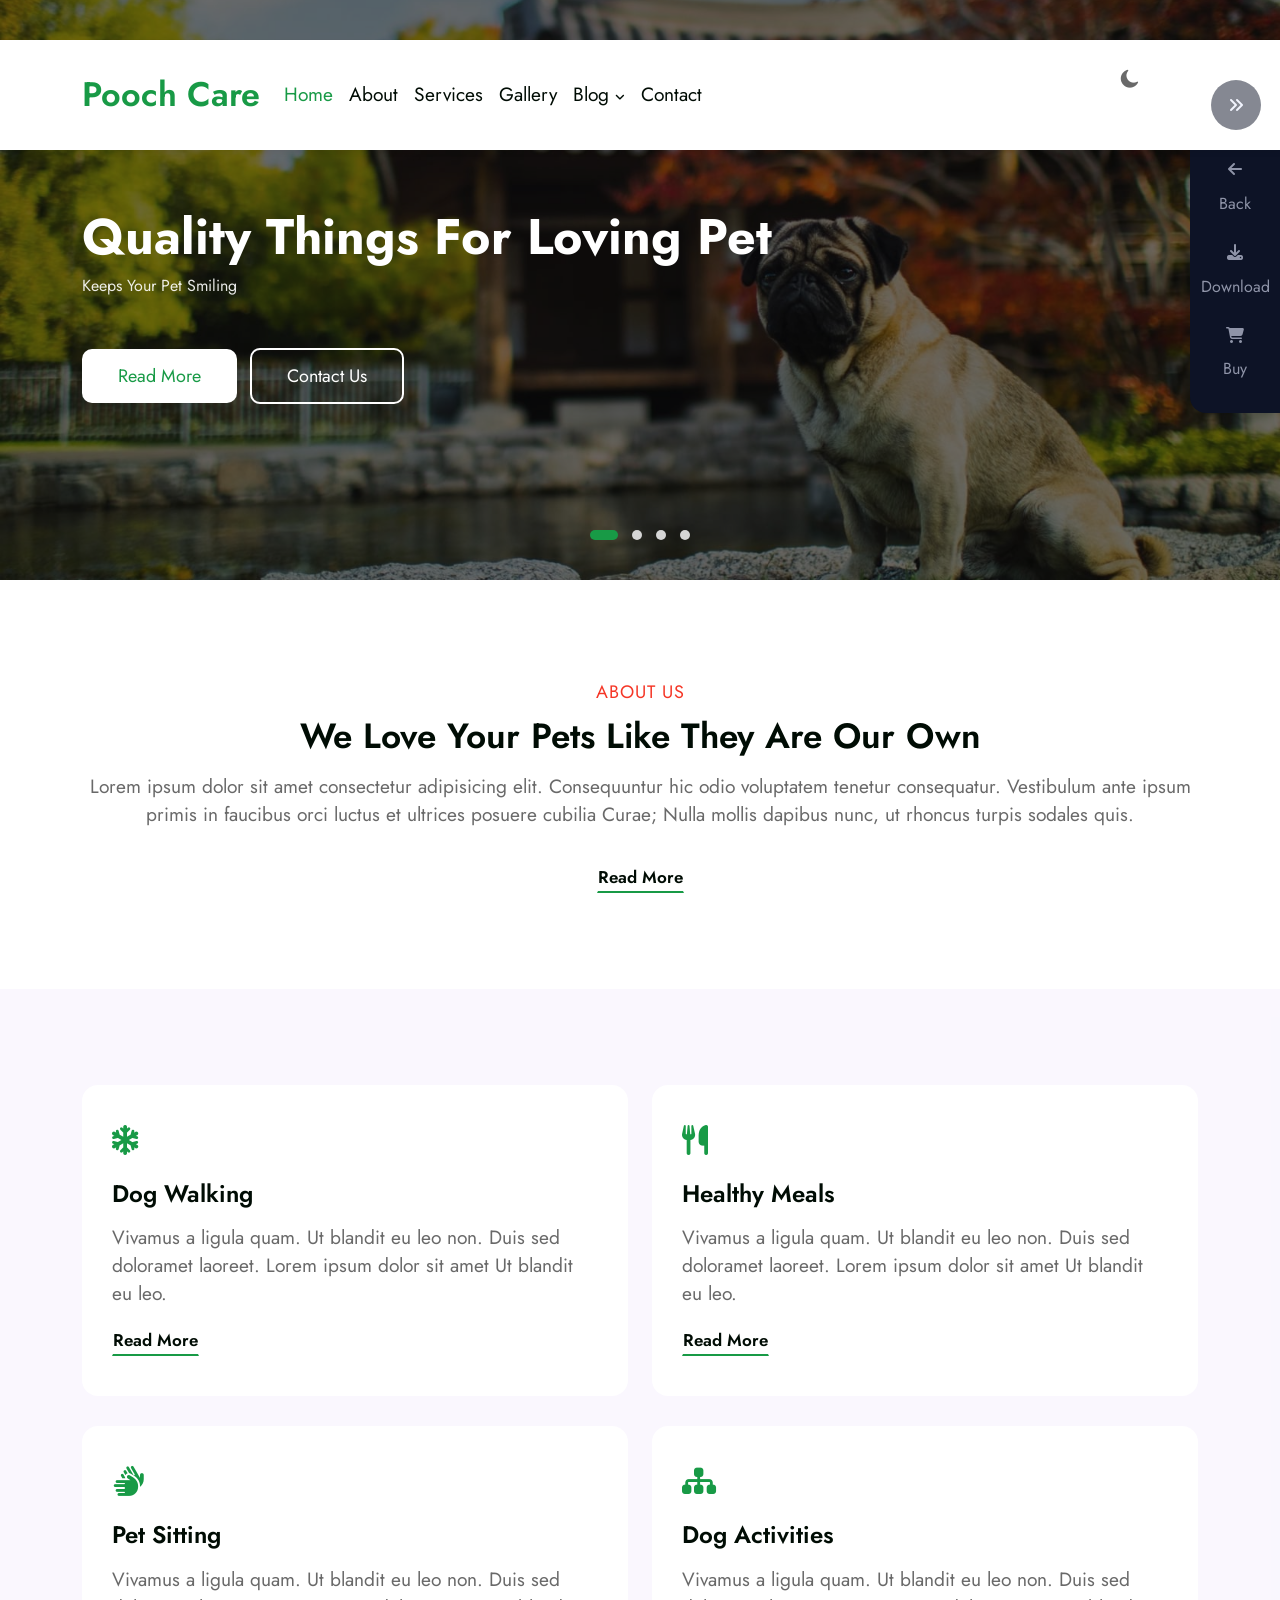
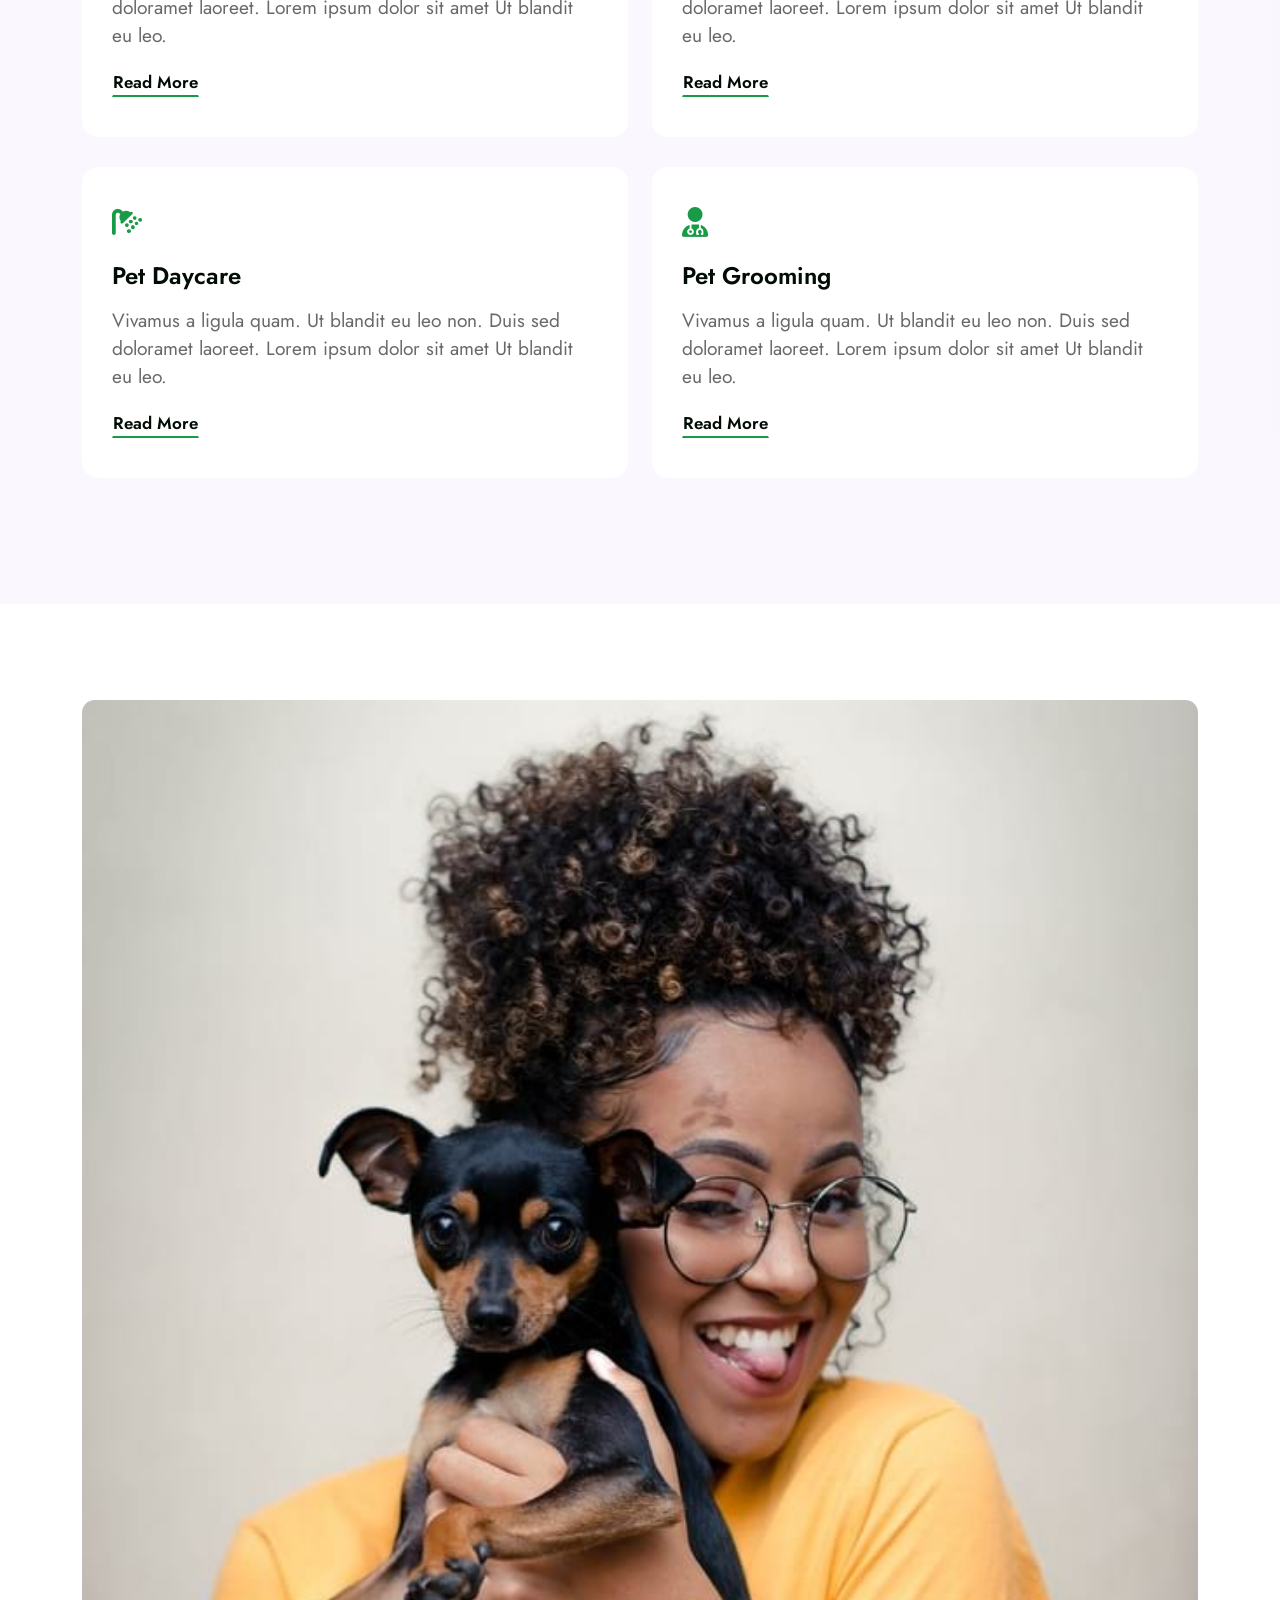
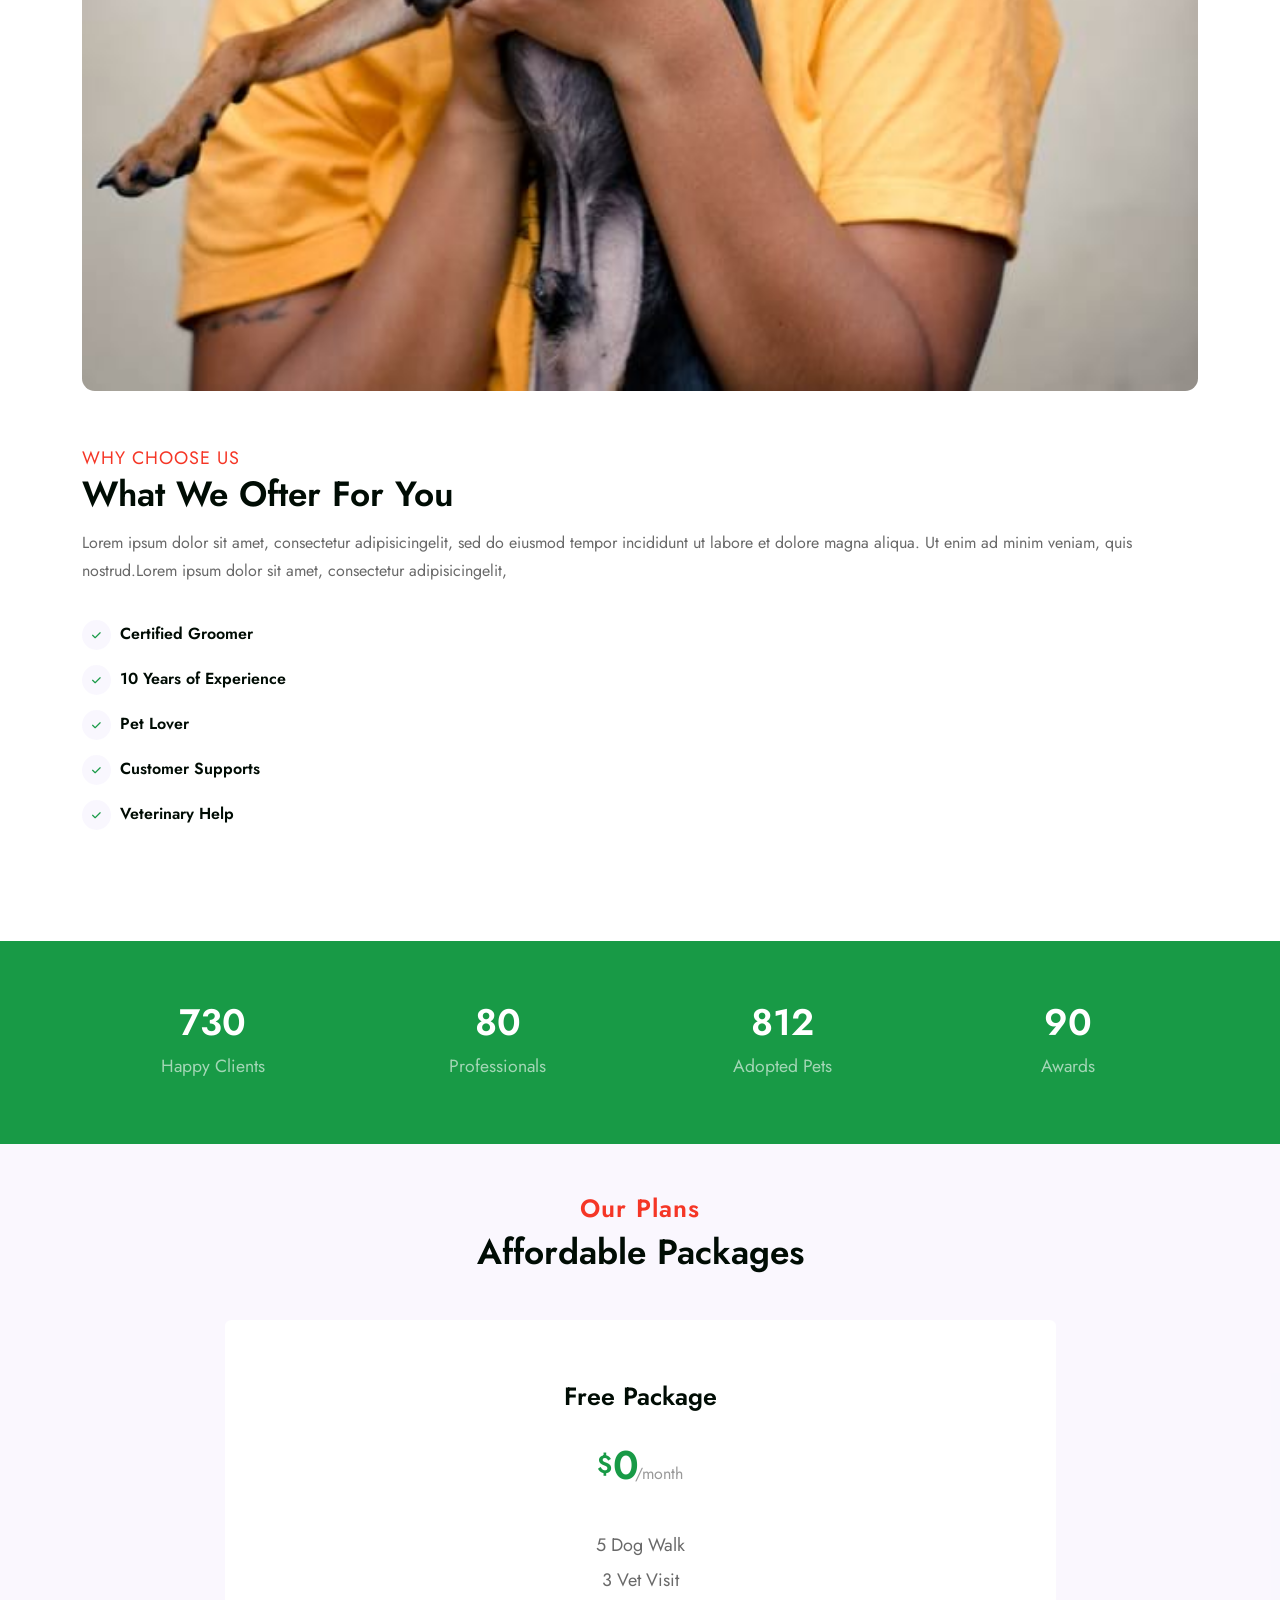
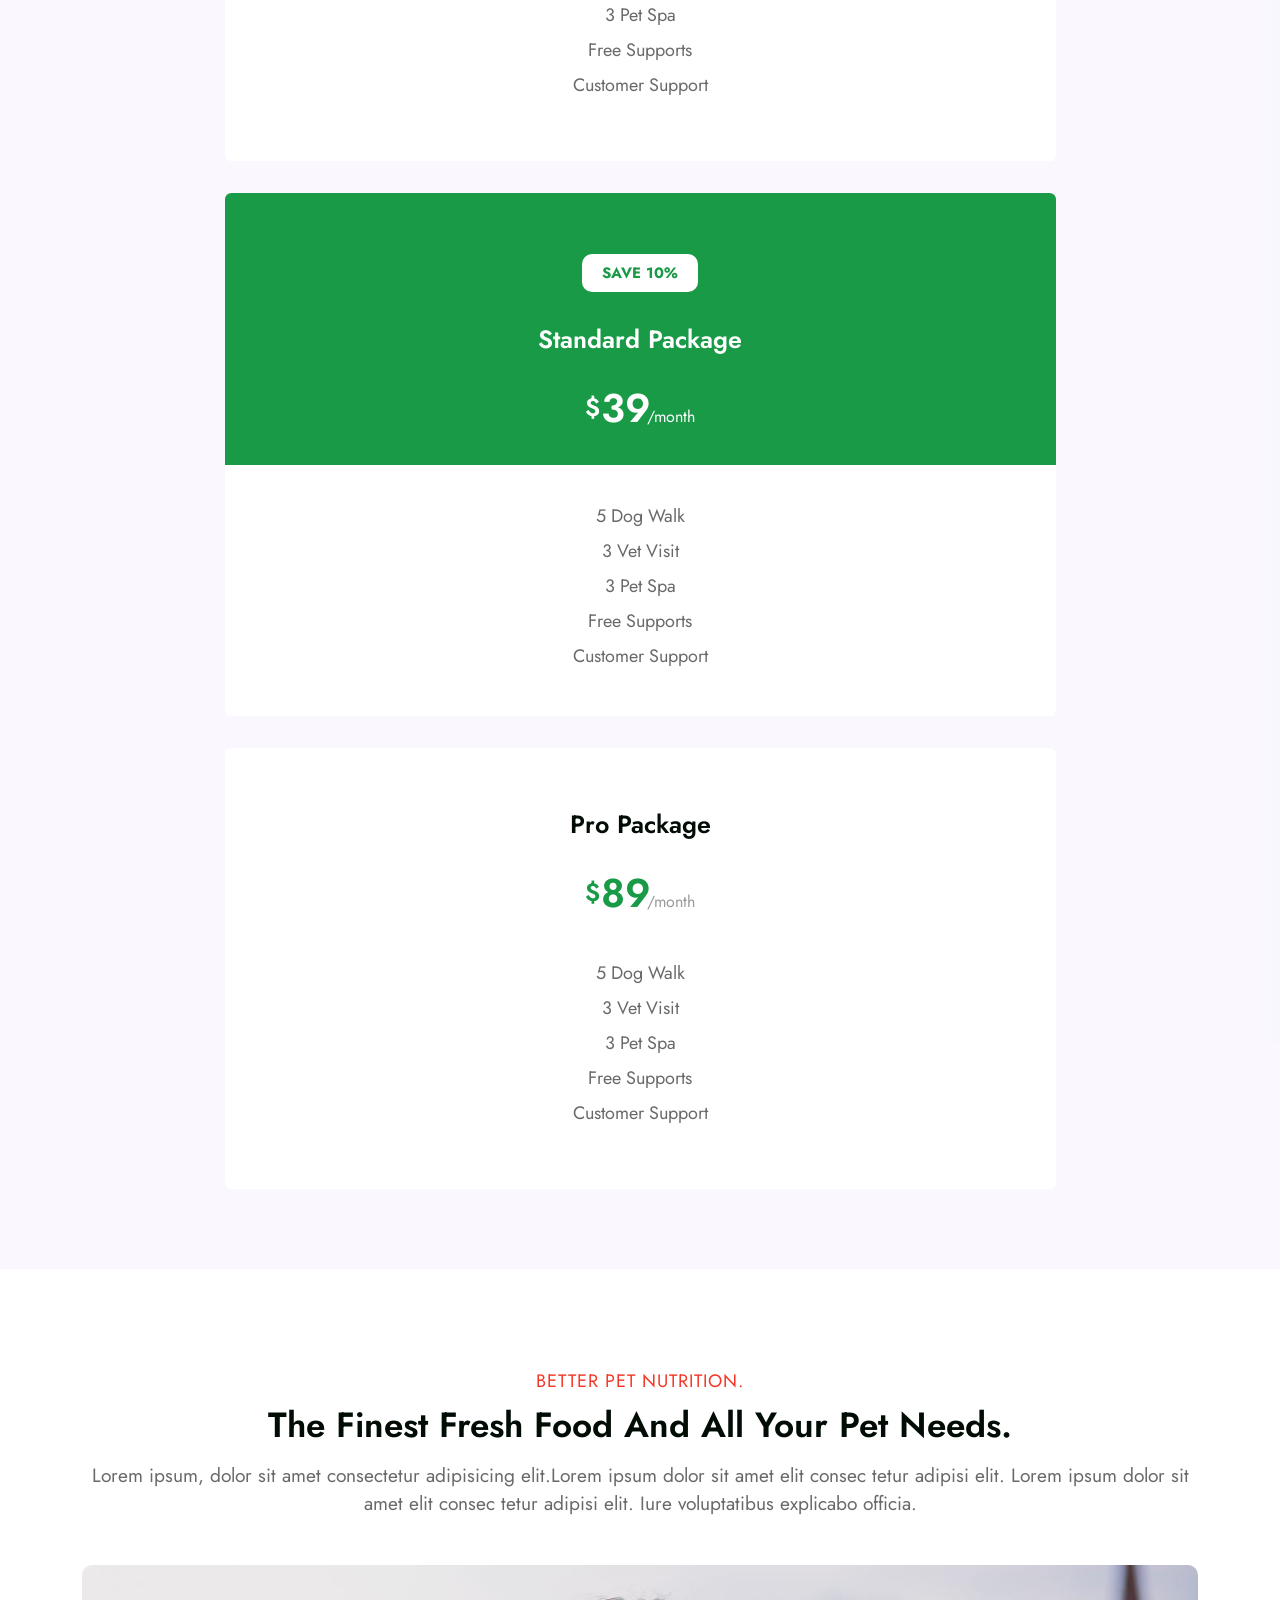
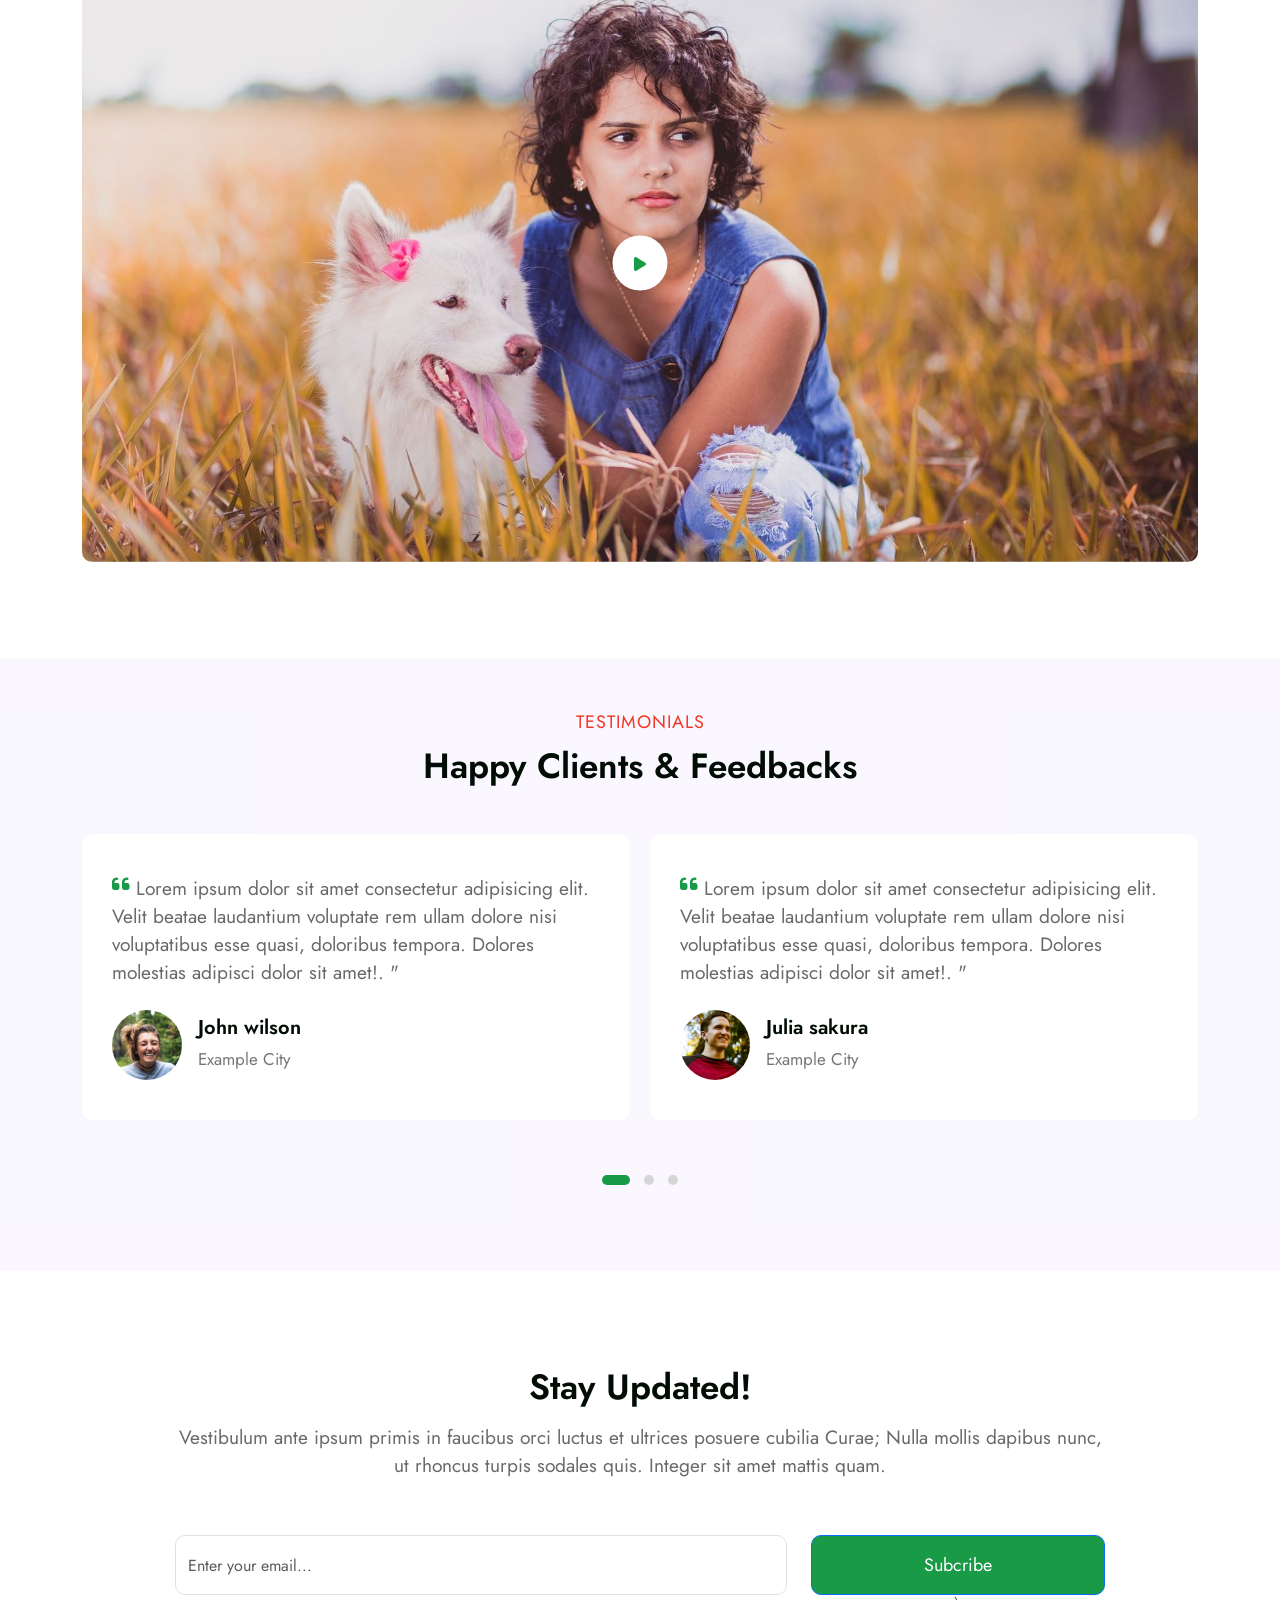
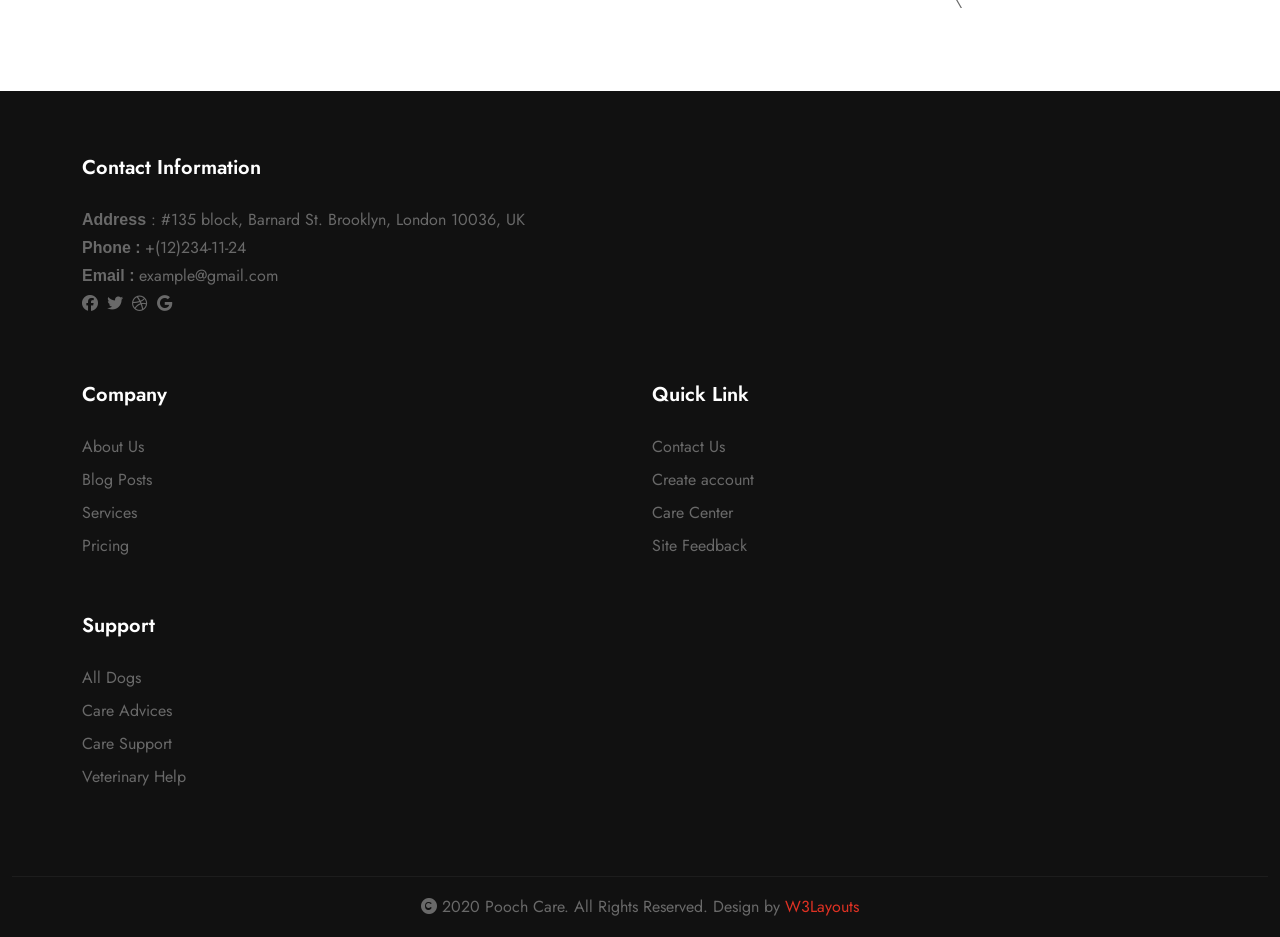
==== commit 344cefe9: "responsive homepage medium screen" ====
--- a/index.html
+++ b/index.html
@@ -241,7 +241,7 @@
 
       <!-- =====About===== -->
       <section class="about text-center py-5">
-         <div class="container-fluid">
+         <div class="container py-md-5 py-3">
             <div class="about-title">
                <h6 class="h6 small-title text-uppercase">about us</h6>
                <h2 class="h2 big-title text-capitalize">
@@ -265,9 +265,9 @@
 
       <!-- =====Service===== -->
       <section class="service py-5">
-         <div class="container">
+         <div class="container py-lg-5 py-md-4">
             <div class="row">
-               <div class="col-12">
+               <div class="col-12 col-md-6">
                   <div class="item">
                      <i class="fa-solid fa-snowflake"></i>
                      <div class="item-body">
@@ -288,7 +288,7 @@
                   </div>
                </div>
 
-               <div class="col-12">
+               <div class="col-12 col-md-6">
                   <div class="item">
                      <i class="fa-solid fa-utensils"></i>
                      <div class="item-body">
@@ -309,7 +309,7 @@
                   </div>
                </div>
 
-               <div class="col-12">
+               <div class="col-12 col-md-6">
                   <div class="item">
                      <i class="fa-solid fa-hands"></i>
                      <div class="item-body">
@@ -330,7 +330,7 @@
                   </div>
                </div>
 
-               <div class="col-12">
+               <div class="col-12 col-md-6">
                   <div class="item">
                      <i class="fa-solid fa-sitemap"></i>
                      <div class="item-body">
@@ -351,7 +351,7 @@
                   </div>
                </div>
 
-               <div class="col-12">
+               <div class="col-12 col-md-6">
                   <div class="item">
                      <i class="fa-solid fa-shower"></i>
                      <div class="item-body">
@@ -372,7 +372,7 @@
                   </div>
                </div>
 
-               <div class="col-12">
+               <div class="col-12 col-md-6">
                   <div class="item">
                      <i class="fa-solid fa-user-doctor"></i>
                      <div class="item-body">
@@ -398,7 +398,7 @@
 
       <!-- =====WhyChooseUs===== -->
       <section class="why-choose-us py-5">
-         <div class="container py-3">
+         <div class="container py-3 py-md-5">
             <div class="row">
                <div class="col-12 mb-5">
                   <div class="item-1">
@@ -490,7 +490,7 @@
             </div>
             <div class="plans-content">
                <div class="row">
-                  <div class="col-12">
+                  <div class="col-12 col-md-9 mx-auto">
                      <div class="item text-center">
                         <div class="heading big-title">
                            Free Package
@@ -513,7 +513,7 @@
                      </div>
                   </div>
 
-                  <div class="col-12">
+                  <div class="col-12 col-md-9 mx-auto">
                      <div class="item item-style text-center">
                         <div class="heading big-title text-white">
                            <div class="save">
@@ -539,7 +539,7 @@
                      </div>
                   </div>
 
-                  <div class="col-12">
+                  <div class="col-12 col-md-9 mx-auto">
                      <div class="item text-center">
                         <div class="heading big-title">
                            Pro Package
@@ -568,8 +568,8 @@
 
       <!-- =====PetVideo===== -->
       <section class="pet-video py-5">
-         <div class="container">
-            <div class="pet-title text-center">
+         <div class="container text-center py-lg-5">
+            <div class="pet-title">
                <h6 class="h6 small-title text-uppercase">
                   BETTER PET NUTRITION.
                </h6>
@@ -609,7 +609,7 @@
          <div class="container">
             <div class="feedback-title text-center">
                <h6 class="h6 small-title text-uppercase">testimonials</h6>
-               <h2 class="h2 big-title text-capitalize">
+               <h2 class="h2 big-title text-capitalize mb-md-5 mb-4">
                   happy clients & feedbacks
                </h2>
             </div>
@@ -793,8 +793,8 @@
 
       <!-- =====StayUpdated===== -->
       <section class="updated py-5">
-         <div class="container text-center">
-            <div class="subcribe mx-auto">
+         <div class="container py-md-4 py-3 text-center">
+            <div class="subcribe mx-auto my-lg-4 mt-4">
                <div class="updated-title">
                   <h2 class="h2 big-title text-capitalize">stay updated!</h2>
                </div>
@@ -807,7 +807,7 @@
                   </p>
                   <div class="form">
                      <form class="row pt-2 mt-5">
-                        <div class="col-12">
+                        <div class="col-12 col-md-8">
                            <input
                               type="email"
                               class="form-control"
@@ -817,10 +817,10 @@
                            />
                         </div>
 
-                        <div class="col-12">
+                        <div class="col-12 col-md-4">
                            <button
                               type="submit"
-                              class="btn btn-style btn-primary mt-3"
+                              class="btn btn-style btn-primary mt-3 mt-md-0"
                            >
                               Subcribe</button
                            >\
@@ -938,7 +938,7 @@
                   items: 1,
                },
                736: {
-                  items: 2,
+                  items: 1,
                },
                1000: {
                   items: 2,
--- a/css/style.css
+++ b/css/style.css
@@ -26,7 +26,6 @@
    font-family: "Jost", sans-serif;
    background: var(--bg-color);
    color: var(--font-color);
-   background-color: bisque;
 }
 
 * {
@@ -326,6 +325,7 @@
 }
 
 .slider-caption {
+   width: 100%;
    color: #fff;
    position: absolute;
    z-index: 105;
@@ -372,7 +372,7 @@
    border-radius: var(--border-radius);
 }
 
-.owl-theme .owl-dots {
+.slider .owl-theme .owl-dots {
    position: absolute;
    left: 50%;
    bottom: 0;
@@ -380,7 +380,7 @@
    margin-bottom: 2rem;
 }
 
-.owl-theme .owl-dots .owl-dot.active span {
+.slider .owl-theme .owl-dots .owl-dot.active span {
    width: 28px;
    background-color: var(--primary-color);
 }
@@ -431,6 +431,7 @@
 }
 .why-choose-us .item-1 img {
    border-radius: 0.8rem;
+   width: 100%;
 }
 
 .why-choose-us .item-2 p {
@@ -609,7 +610,7 @@
    margin-bottom: 24px;
 }
 
-.feedback .feedback-slider {
+.feedback .feedback-slider .item {
    padding: 40px 30px;
    border-radius: var(--border-radius);
    background-color: var(--bg-color);
@@ -721,4 +722,76 @@
    color: var(--secondary-color);
    opacity: 0.9;
    text-decoration: none;
-}+}
+
+/* Responsive */
+/* // Small devices (landscape phones, 576px and up) */
+@media (min-width: 576px) {
+   ...;
+}
+
+/* // Medium devices (tablets, 768px and up) */
+@media (min-width: 768px) {
+   .navbar .navbar-brand {
+      font-size: 34px;
+   }
+
+   .theme {
+      top: 0.9rem;
+   }
+
+   .slider .owl-carousel .item {
+      min-height: 580px;
+   }
+
+   .slider-caption h5 {
+      font-size: 50px;
+      line-height: 55px;
+   }
+
+   .big-title {
+      font-size: 35px;
+      line-height: 40px;
+   }
+
+   .plans .plans-content .item {
+      margin-bottom: 2rem;
+   }
+
+   .feedback .owl-theme .owl-dots {
+      display: block;
+   }
+
+   .feedback .owl-theme .owl-nav.disabled + .owl-dots {
+      margin-top: 50px;
+      margin-bottom: 30px;
+   }
+
+   .feedback .owl-theme .owl-dots .owl-dot.active span {
+      width: 28px;
+      background-color: var(--primary-color);
+   }
+
+   .updated .subcribe {
+      max-width: 83.333333%;
+   }
+
+   .updated form input,
+   .updated form button {
+      height: 100%;
+      padding-top: 7px;
+      padding-bottom: 7px;
+   } 
+}
+
+/* // Large devices (desktops, 992px and up) */
+@media (min-width: 992px) {
+}
+
+/* // X-Large devices (large desktops, 1200px and up) */
+@media (min-width: 1200px) {
+}
+
+/* // XX-Large devices (larger desktops, 1400px and up) */
+@media (min-width: 1400px) {
+}
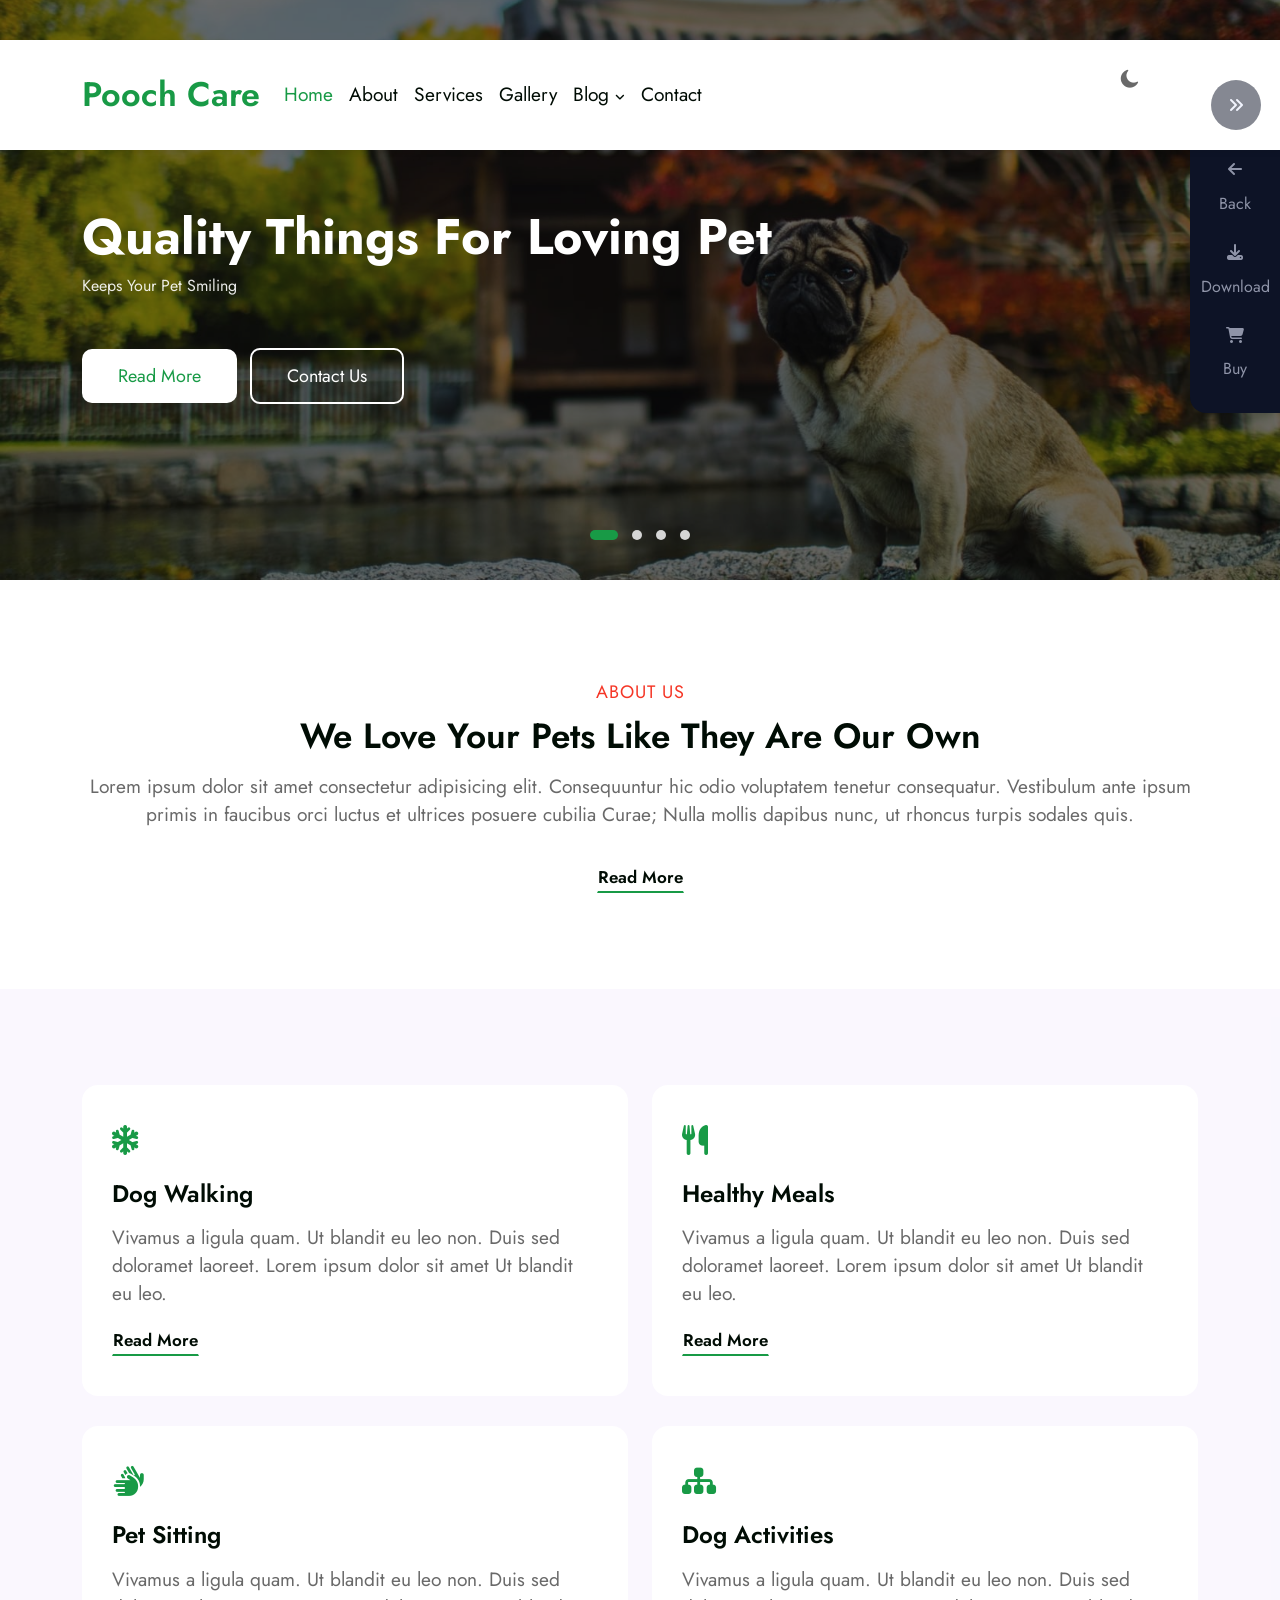
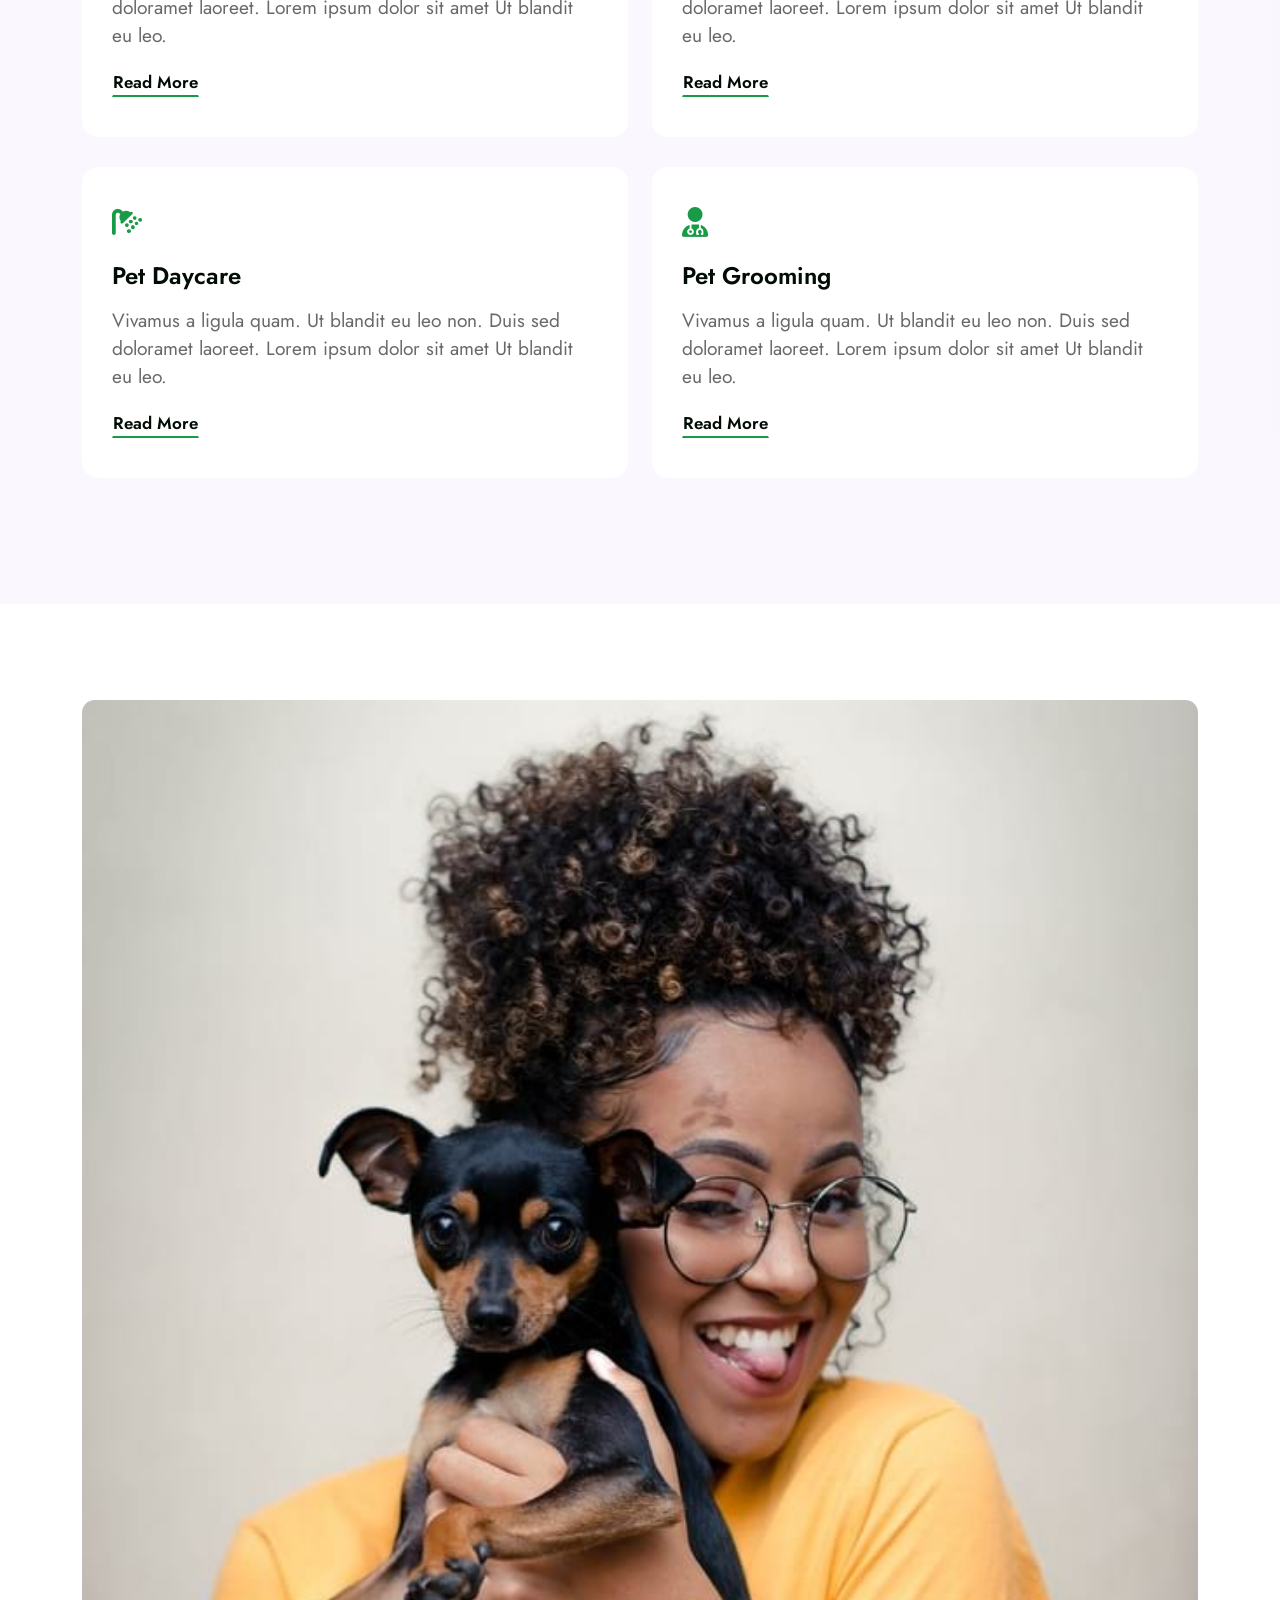
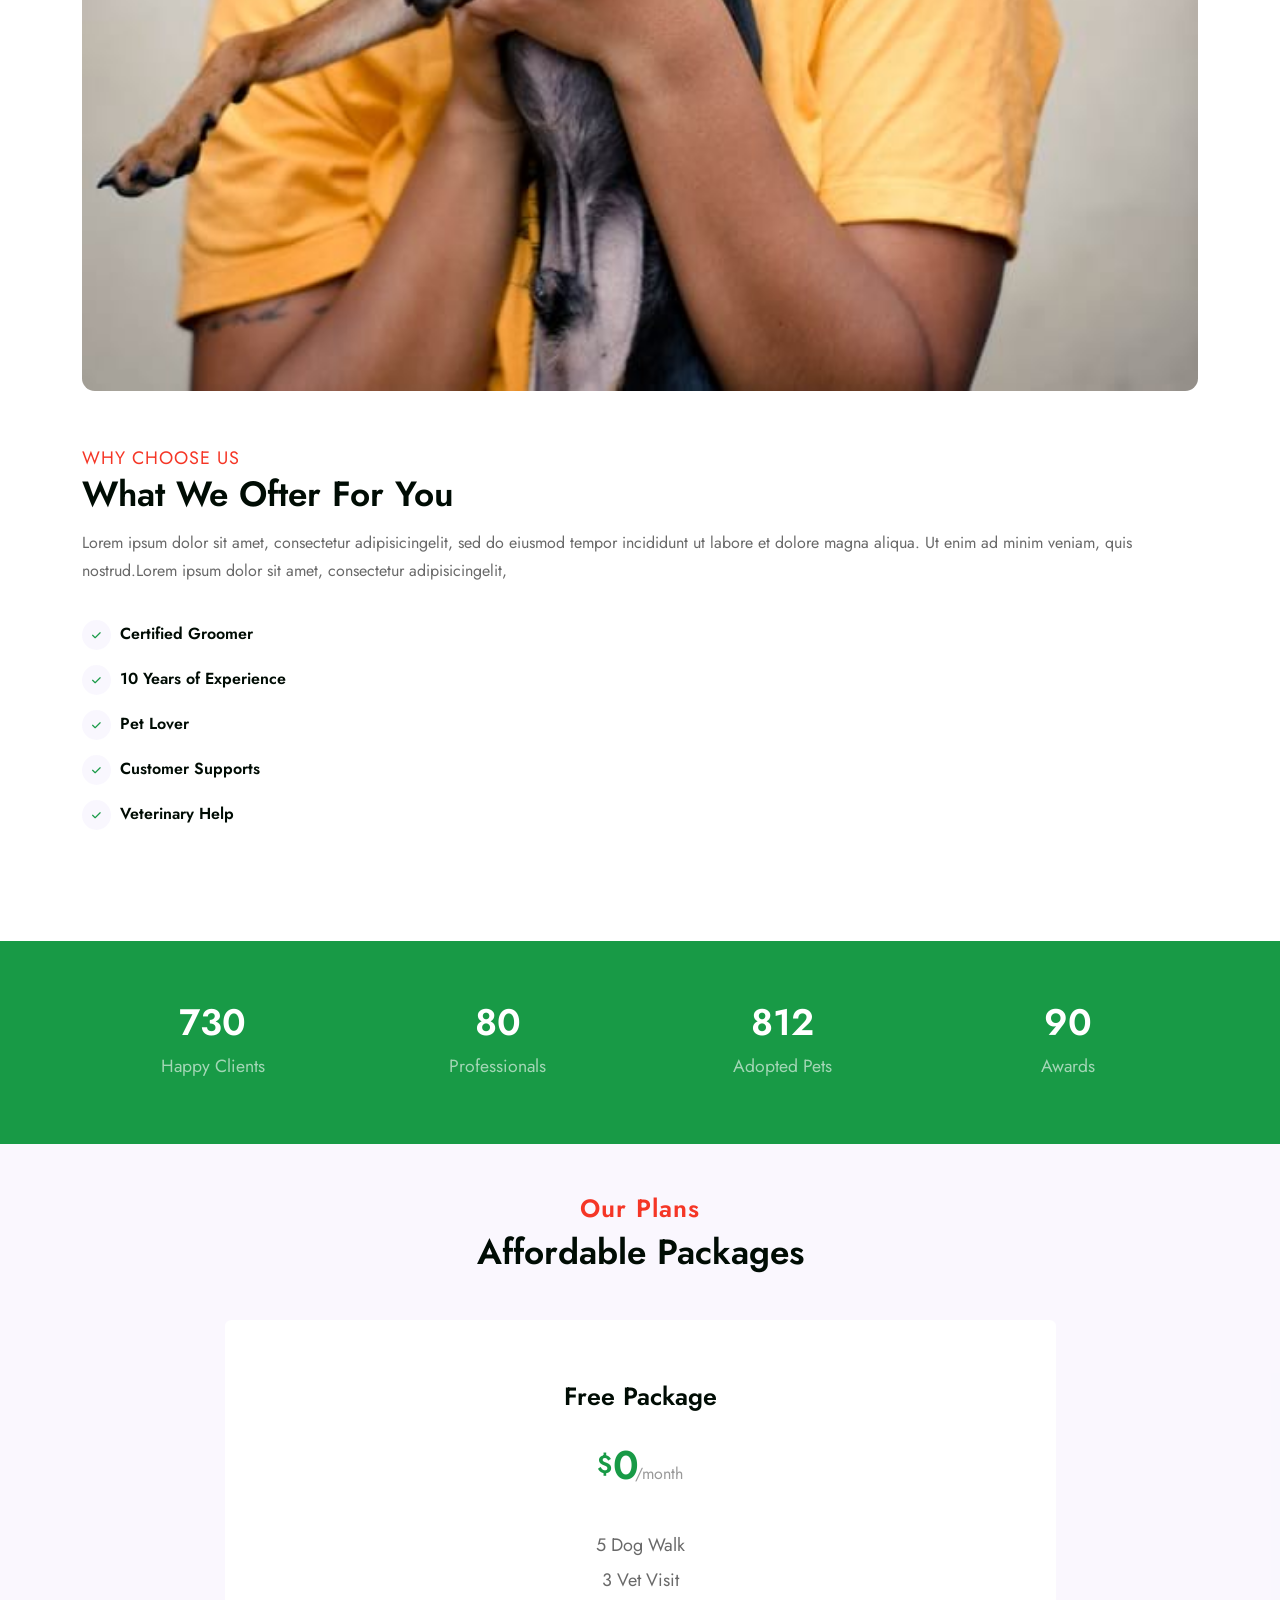
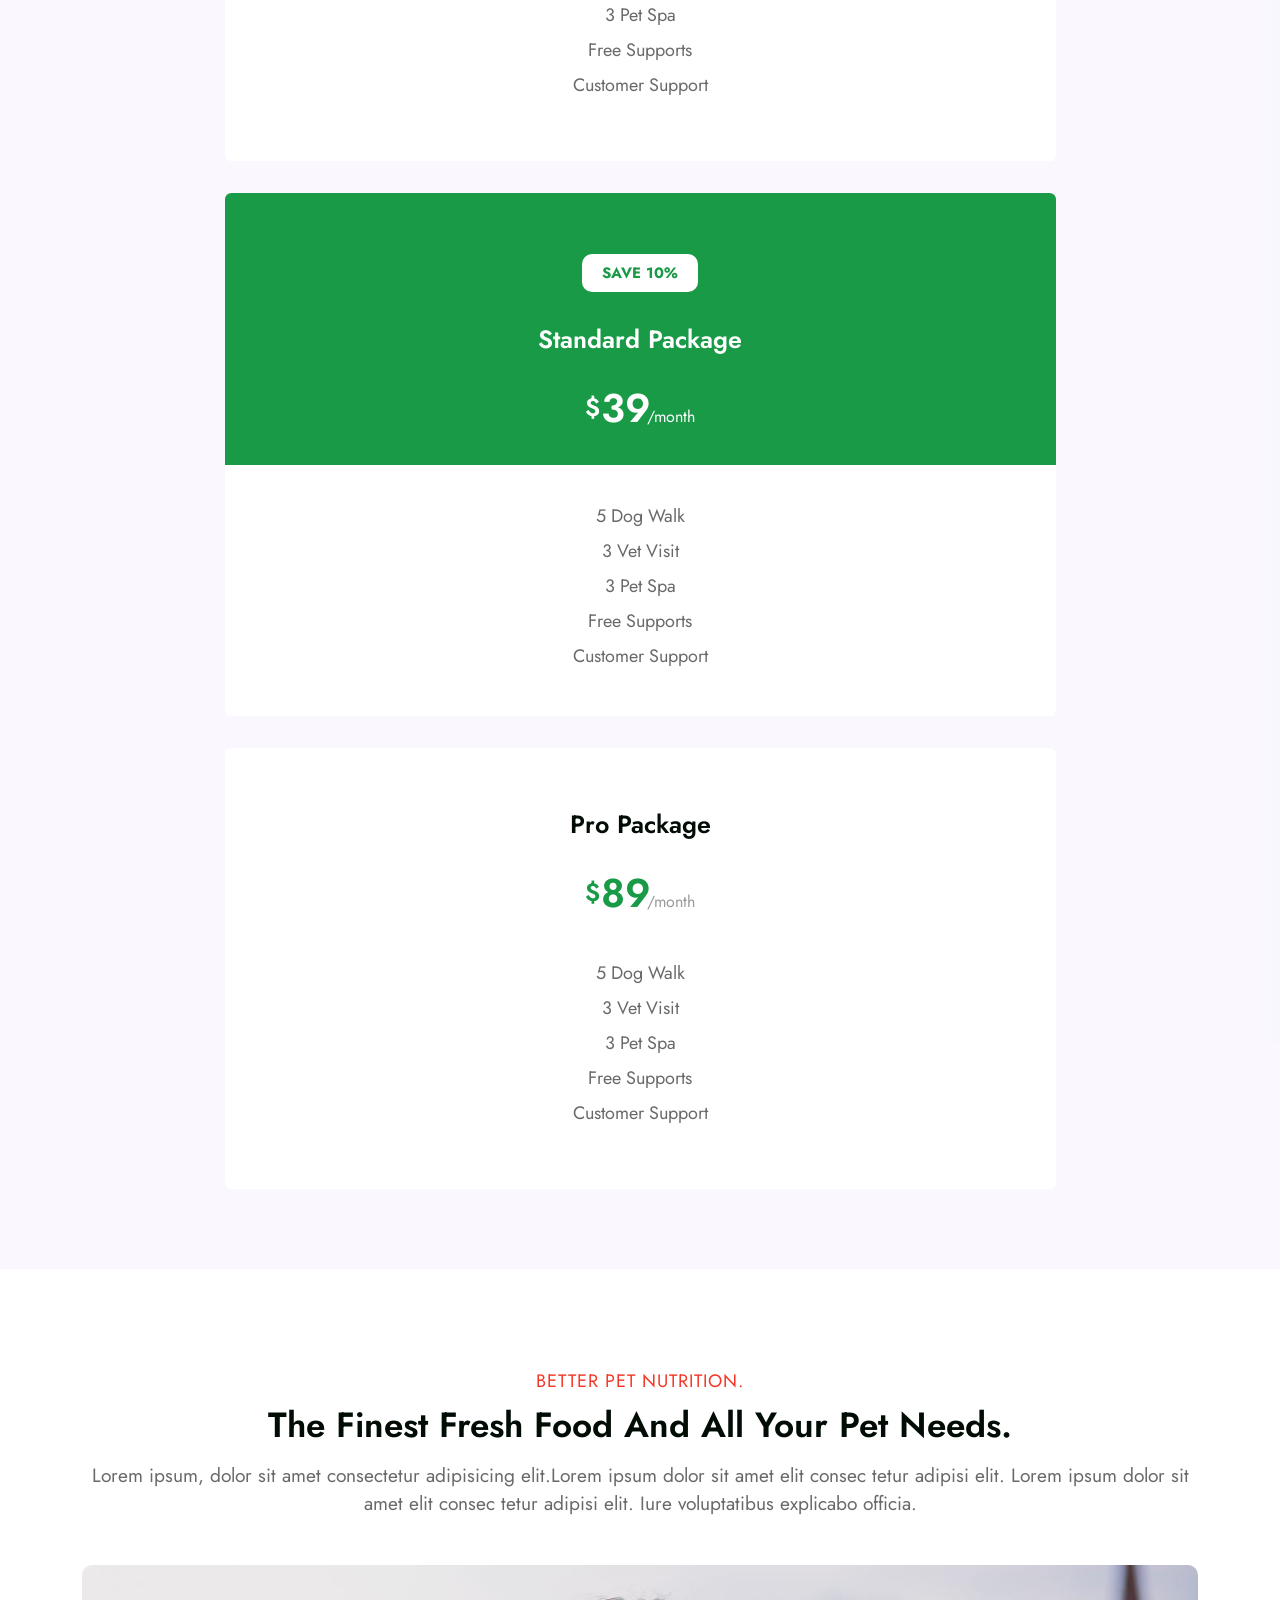
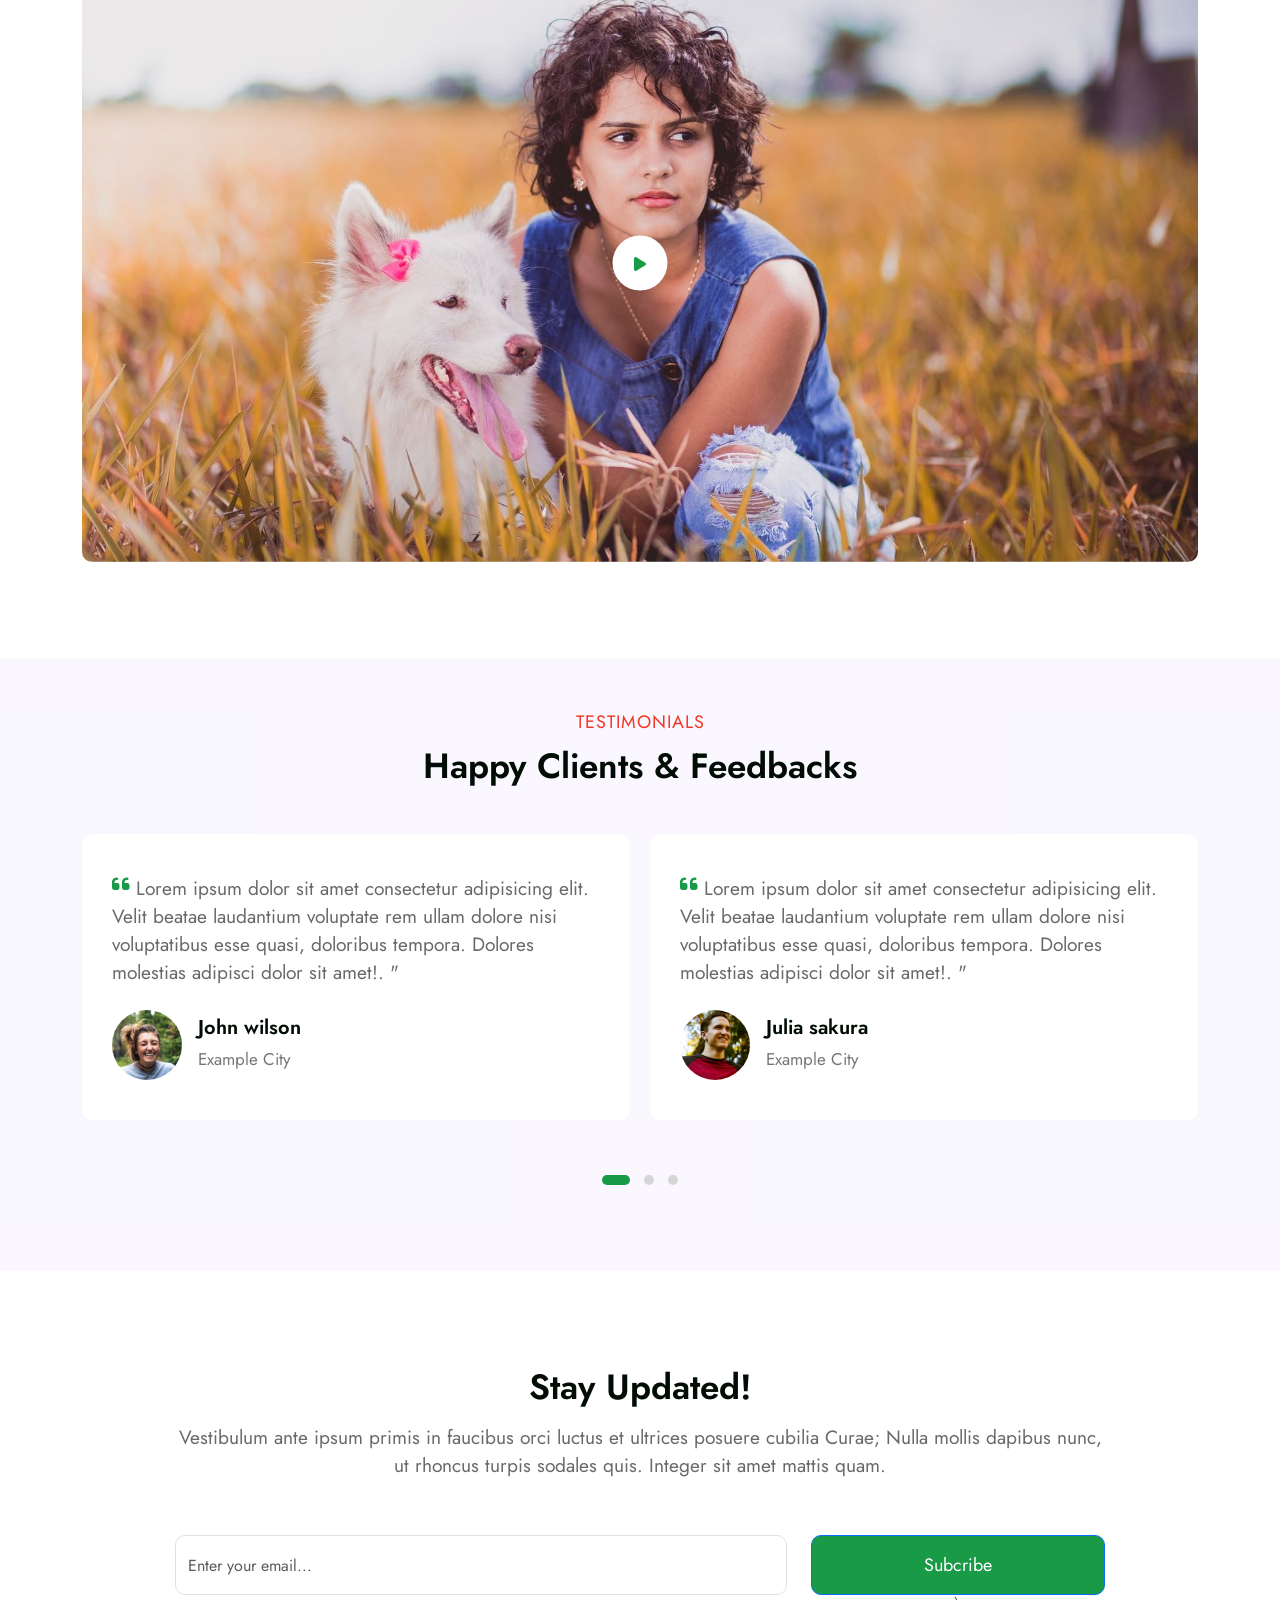
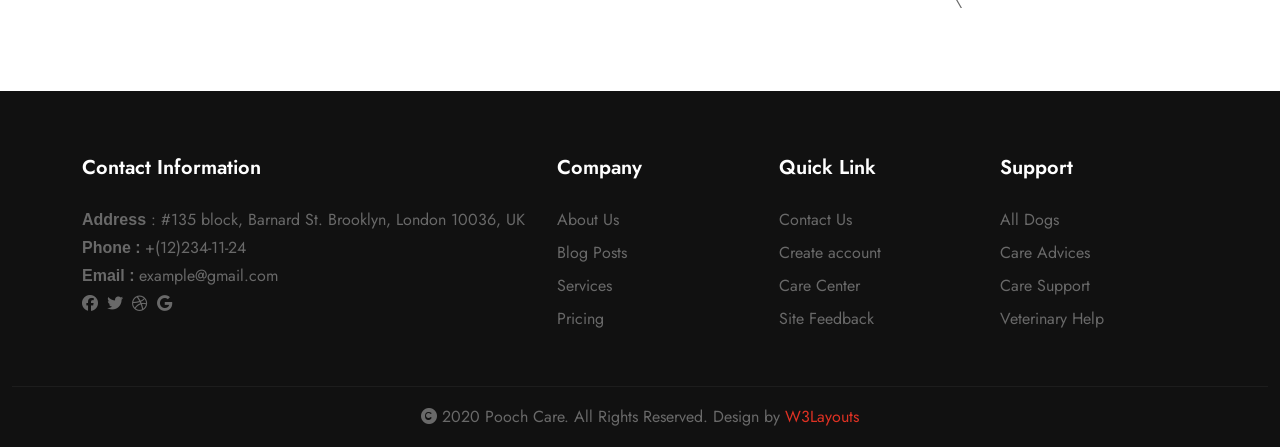
==== commit 8eea309e: "responsive 100% homepage in medium screen" ====
--- a/index.html
+++ b/index.html
@@ -836,7 +836,7 @@
       <footer class="footer pt-5">
          <div class="container py-lg-3">
             <div class="row">
-               <div class="col-12">
+               <div class="col-12 col-md-5">
                   <div class="contact-info">
                      <h4>Contact Information</h4>
                      <div class="details">
@@ -850,7 +850,9 @@
                         </p>
                         <p>
                            <span>Email : </span>
-                           <a href="mailto:example@gmail.com">example@gmail.com</a>
+                           <a href="mailto:example@gmail.com"
+                              >example@gmail.com</a
+                           >
                         </p>
                      </div>
                      <div class="social-link mb-3">
@@ -861,10 +863,10 @@
                      </div>
                   </div>
                </div>
-               
-               <div class="col-12 mt-5">
+
+               <div class="col-12 col-md-7 mt-5 mt-md-0">
                   <div class="row">
-                     <div class="col-6">
+                     <div class="col-6 col-md-4">
                         <div class="company">
                            <h4>Company</h4>
                            <div class="details">
@@ -876,7 +878,7 @@
                         </div>
                      </div>
 
-                     <div class="col-6">
+                     <div class="col-6 col-md-4">
                         <div class="link">
                            <h4>Quick Link</h4>
                            <div class="details">
@@ -887,28 +889,28 @@
                            </div>
                         </div>
                      </div>
-                  </div>
-               </div>
-
-               <div class="col-12 mt-5">
-                  <div class="support">
-                     <h4>Support</h4>
-                     <div class="details">
-                        <a href="">All Dogs</a>
-                        <a href="">Care Advices</a>
-                        <a href="">Care Support</a>
-                        <a href="">Veterinary Help</a>
-                     </div>
-                  </div>
-               </div>
-            </div>
-         </div>
-         <div class="container-fluid mt-5">
+
+                     <div class="col-12 col-md-4 mt-5 mt-md-0">
+                        <div class="support">
+                           <h4>Support</h4>
+                           <div class="details">
+                              <a href="">All Dogs</a>
+                              <a href="">Care Advices</a>
+                              <a href="">Care Support</a>
+                              <a href="">Veterinary Help</a>
+                           </div>
+                        </div>
+                     </div>
+                  </div>
+               </div>
+            </div>
+         </div>
+         <div class="container-fluid mt-5 mt-md-3">
             <div class="copy-right text-center py-3">
-               <hr>
+               <hr />
                <p>
                   <i class="fa-solid fa-copyright"></i>
-                  2020 Pooch Care. All Rights Reserved. Design by 
+                  2020 Pooch Care. All Rights Reserved. Design by
                   <a href="https://w3layouts.com/" target="_blank">W3Layouts</a>
                </p>
             </div>
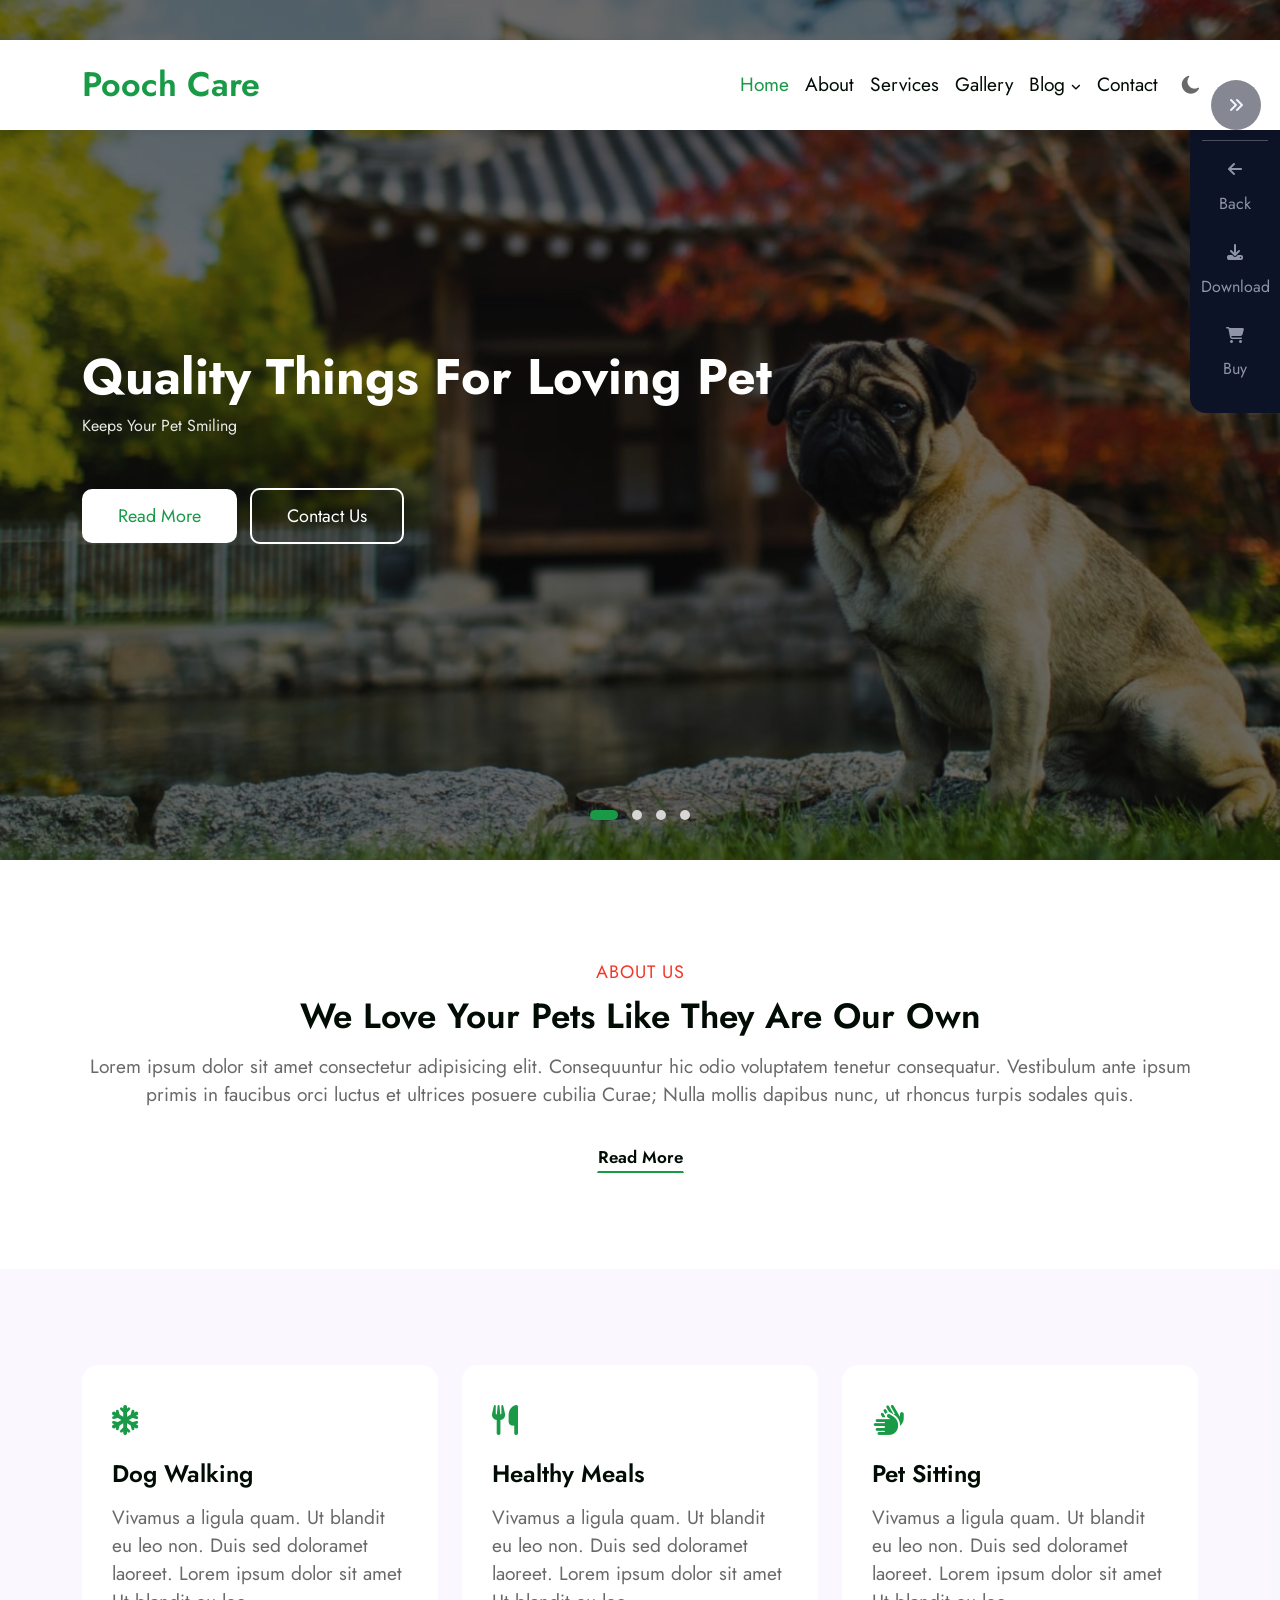
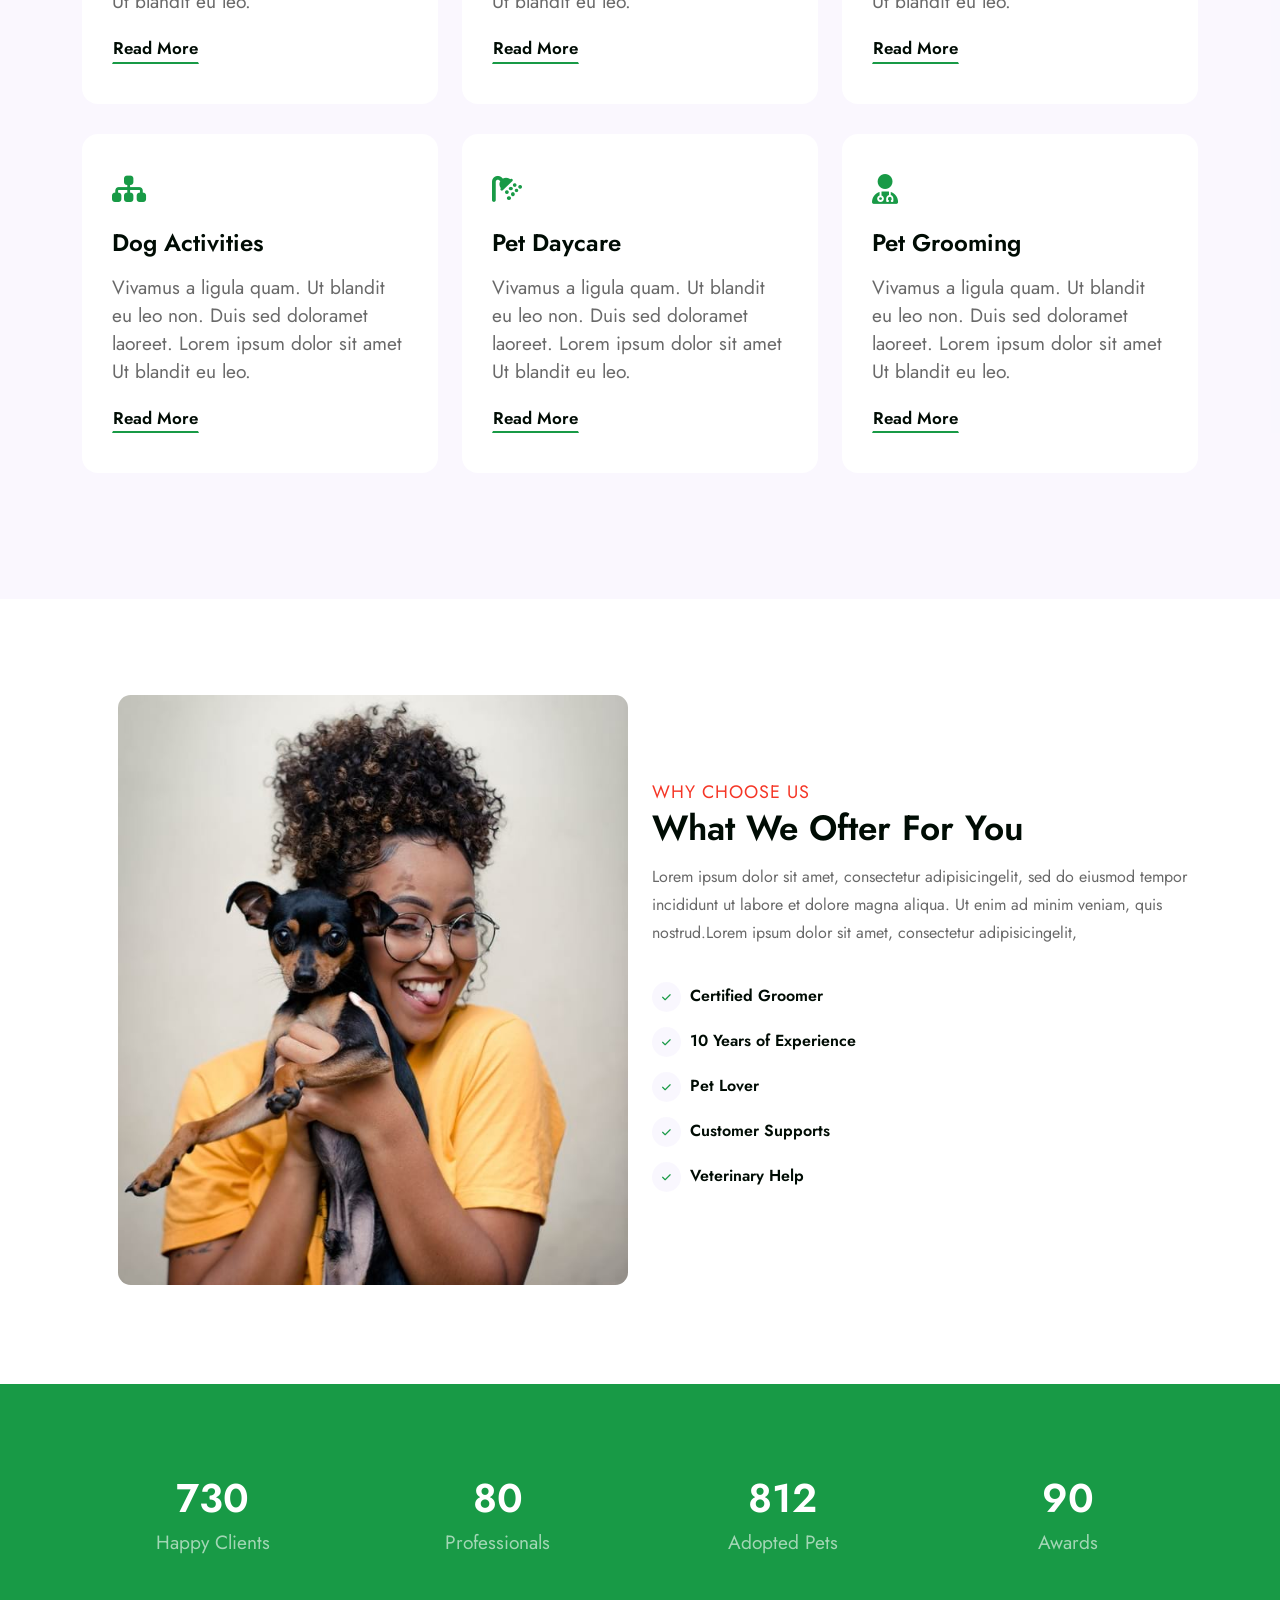
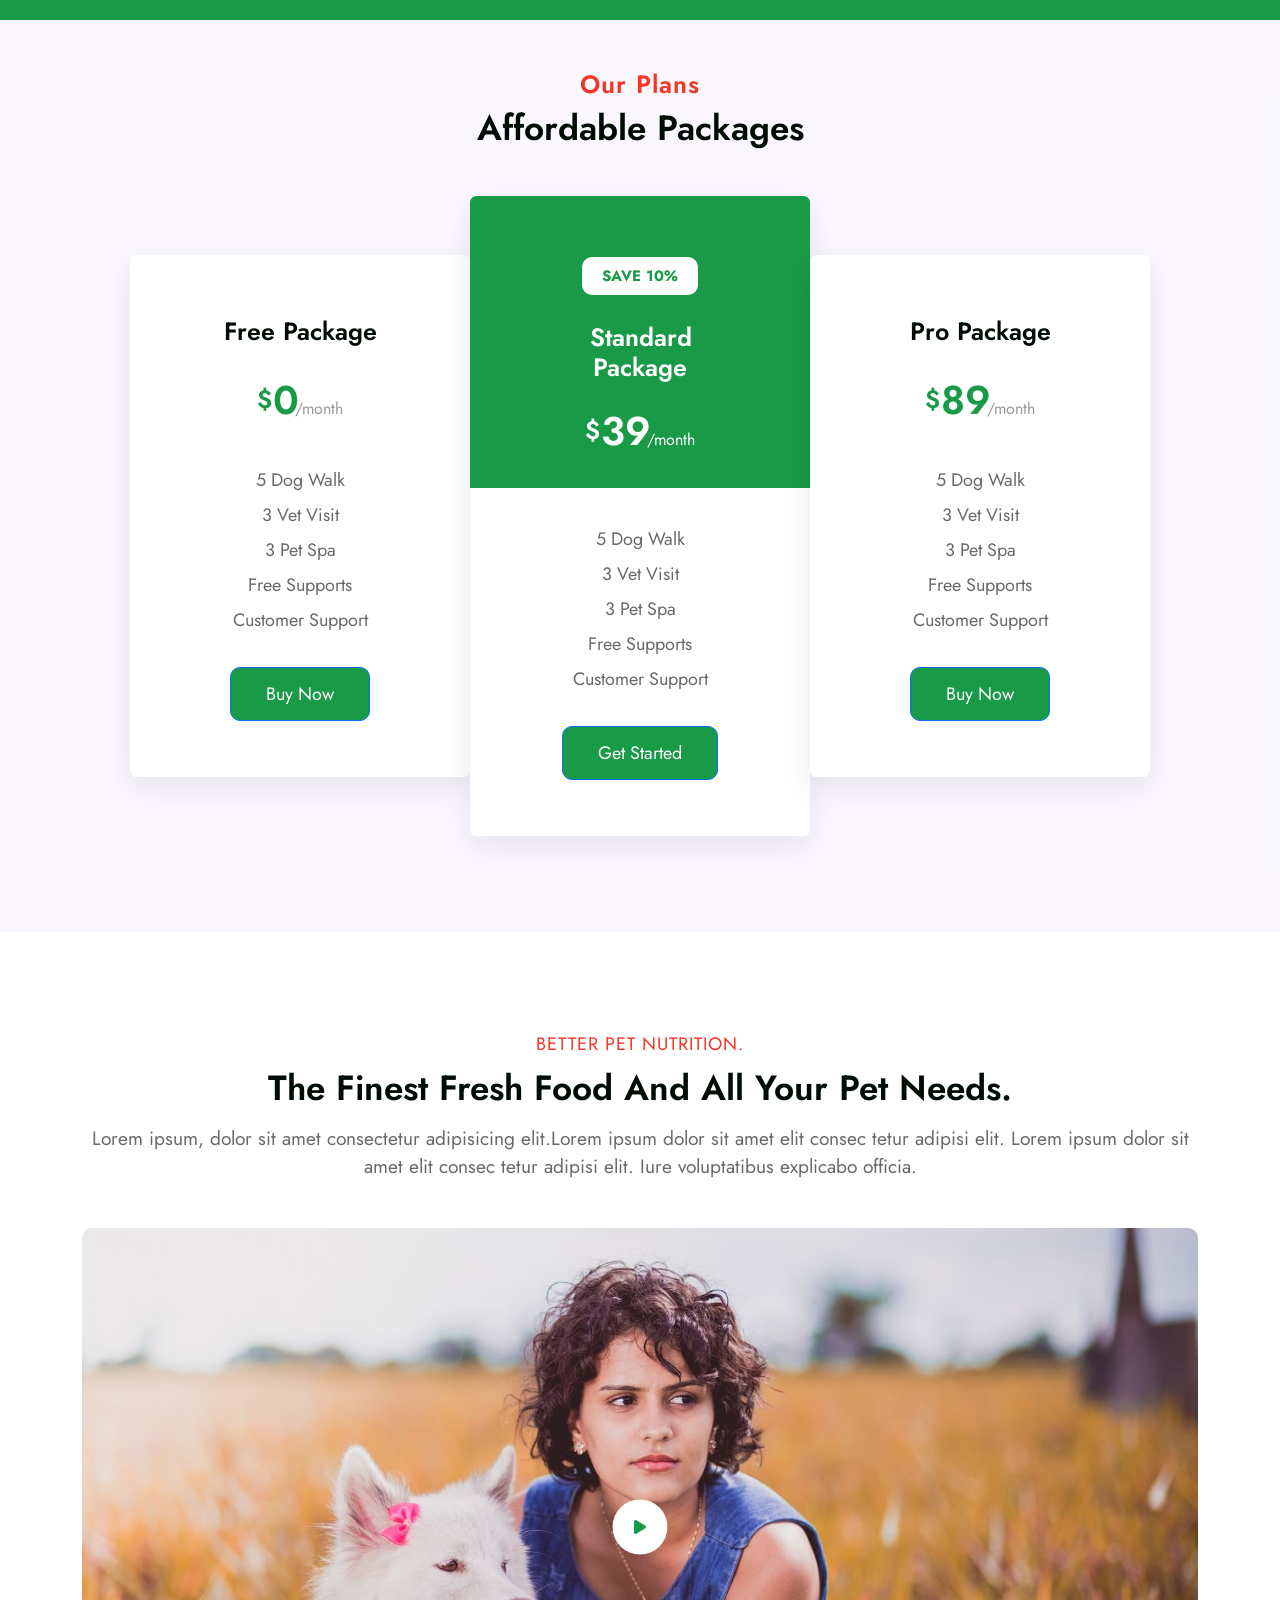
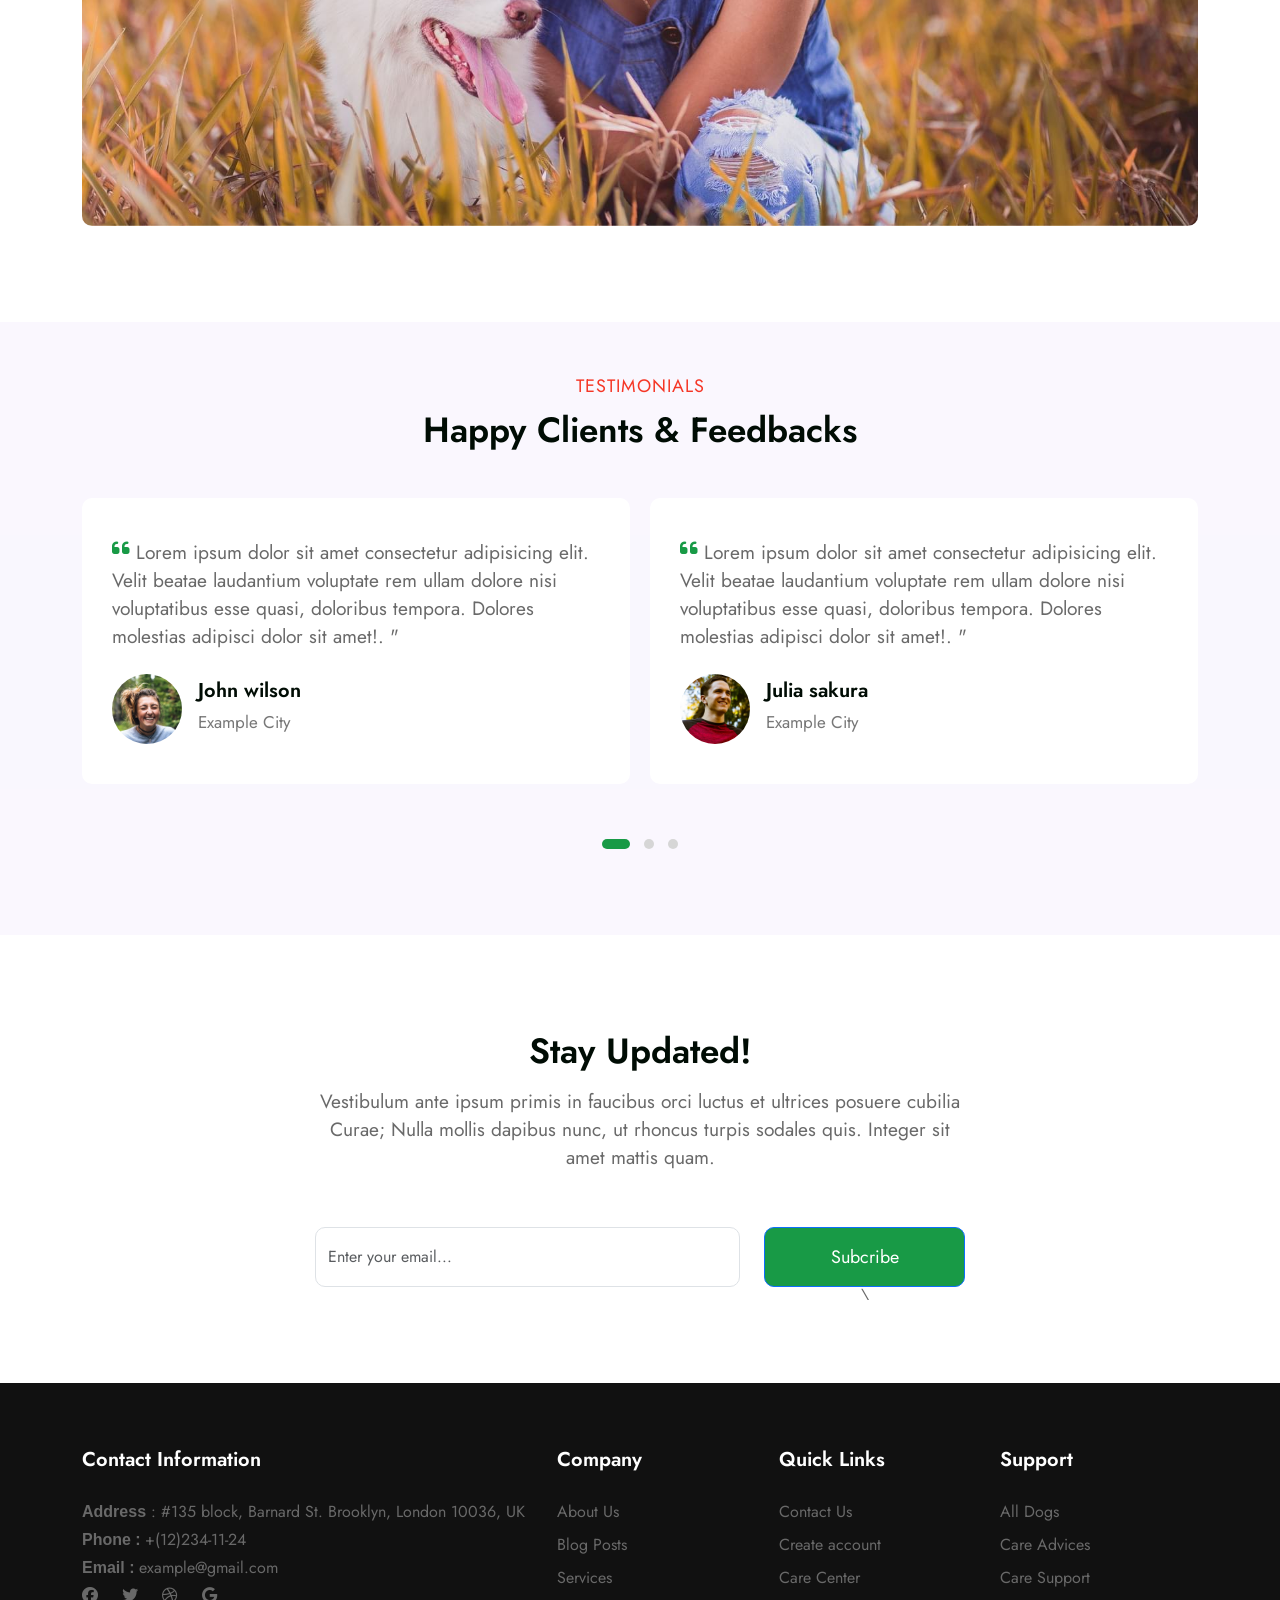
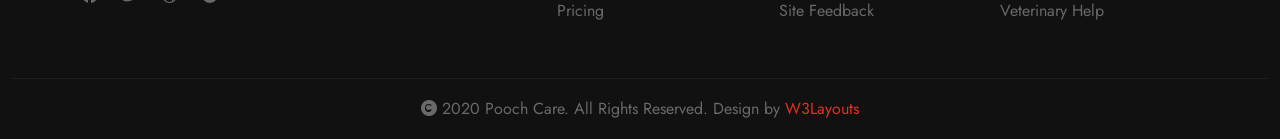
==== commit b6e683d5: "complete homepage lg-screen" ====
--- a/index.html
+++ b/index.html
@@ -144,6 +144,10 @@
                         <a class="nav-link" href="#">Contact</a>
                      </li>
                   </ul>
+
+                  <div class="theme-lg">
+                     <i class="fa-solid fa-moon"></i>
+                  </div>
                </div>
 
                <div class="theme">
@@ -179,20 +183,22 @@
             <div class="item item-2">
                <div class="slider-caption">
                   <div class="container">
-                     <h5>Delivering happiness for Pets</h5>
-                     <p>For the love of pets</p>
-                     <a
-                        class="btn btn-style btn-white mt-sm-5 mt-4 me-2"
-                        href="about.html"
-                     >
-                        Read More</a
-                     >
-                     <a
-                        class="btn btn-style border-btn mt-sm-5 mt-4"
-                        href="contact.html"
-                     >
-                        Contact Us</a
-                     >
+                     <div class="banner-info-bg ms-lg-auto">
+                        <h5>Delivering happiness for Pets</h5>
+                        <p>For the love of pets</p>
+                        <a
+                           class="btn btn-style btn-white mt-sm-5 mt-4 me-2"
+                           href="about.html"
+                        >
+                           Read More</a
+                        >
+                        <a
+                           class="btn btn-style border-btn mt-sm-5 mt-4"
+                           href="contact.html"
+                        >
+                           Contact Us</a
+                        >
+                     </div>
                   </div>
                </div>
             </div>
@@ -219,20 +225,22 @@
             <div class="item item-4">
                <div class="slider-caption">
                   <div class="container">
-                     <h5>Delivering happiness for Pets</h5>
-                     <p>We help your Projects</p>
-                     <a
-                        class="btn btn-style btn-white mt-sm-5 mt-4 me-2"
-                        href="about.html"
-                     >
-                        Read More</a
-                     >
-                     <a
-                        class="btn btn-style border-btn mt-sm-5 mt-4"
-                        href="contact.html"
-                     >
-                        Contact Us</a
-                     >
+                     <div class="banner-info-bg ms-lg-auto">
+                        <h5>Delivering happiness for Pets</h5>
+                        <p>We help your Projects</p>
+                        <a
+                           class="btn btn-style btn-white mt-sm-5 mt-4 me-2"
+                           href="about.html"
+                        >
+                           Read More</a
+                        >
+                        <a
+                           class="btn btn-style border-btn mt-sm-5 mt-4"
+                           href="contact.html"
+                        >
+                           Contact Us</a
+                        >
+                     </div>
                   </div>
                </div>
             </div>
@@ -267,7 +275,7 @@
       <section class="service py-5">
          <div class="container py-lg-5 py-md-4">
             <div class="row">
-               <div class="col-12 col-md-6">
+               <div class="col-12 col-md-6 col-lg-4">
                   <div class="item">
                      <i class="fa-solid fa-snowflake"></i>
                      <div class="item-body">
@@ -288,7 +296,7 @@
                   </div>
                </div>
 
-               <div class="col-12 col-md-6">
+               <div class="col-12 col-md-6 col-lg-4">
                   <div class="item">
                      <i class="fa-solid fa-utensils"></i>
                      <div class="item-body">
@@ -309,7 +317,7 @@
                   </div>
                </div>
 
-               <div class="col-12 col-md-6">
+               <div class="col-12 col-md-6 col-lg-4">
                   <div class="item">
                      <i class="fa-solid fa-hands"></i>
                      <div class="item-body">
@@ -330,7 +338,7 @@
                   </div>
                </div>
 
-               <div class="col-12 col-md-6">
+               <div class="col-12 col-md-6 col-lg-4">
                   <div class="item">
                      <i class="fa-solid fa-sitemap"></i>
                      <div class="item-body">
@@ -351,7 +359,7 @@
                   </div>
                </div>
 
-               <div class="col-12 col-md-6">
+               <div class="col-12 col-md-6 col-lg-4">
                   <div class="item">
                      <i class="fa-solid fa-shower"></i>
                      <div class="item-body">
@@ -372,7 +380,7 @@
                   </div>
                </div>
 
-               <div class="col-12 col-md-6">
+               <div class="col-12 col-md-6 col-lg-4">
                   <div class="item">
                      <i class="fa-solid fa-user-doctor"></i>
                      <div class="item-body">
@@ -400,13 +408,13 @@
       <section class="why-choose-us py-5">
          <div class="container py-3 py-md-5">
             <div class="row">
-               <div class="col-12 mb-5">
+               <div class="col-12 col-lg-6 mb-lg-0 mb-5 ps-lg-5">
                   <div class="item-1">
                      <img src="./img/ab.jpg" alt="" class="img-fluid" />
                   </div>
                </div>
 
-               <div class="col-12">
+               <div class="col-12 col-lg-6 align-self-lg-center">
                   <div class="item-2">
                      <h6 class="h6 small-title text-uppercase mb-0">
                         why choose us
@@ -465,14 +473,14 @@
                      <p class="text-capitalize">professionals</p>
                   </div>
                </div>
-               <div class="col-6 col-lg-3">
-                  <div class="item text-center mt-5 mt-lg-0">
+               <div class="col-6 col-lg-3 mt-5 mt-lg-0">
+                  <div class="item text-center">
                      <div class="number text-white">812</div>
                      <p class="text-capitalize">adopted pets</p>
                   </div>
                </div>
-               <div class="col-6 col-lg-3">
-                  <div class="item text-center mt-5 mt-lg-0">
+               <div class="col-6 col-lg-3 mt-5 mt-lg-0">
+                  <div class="item text-center">
                      <div class="number text-white">90</div>
                      <p class="text-capitalize">awards</p>
                   </div>
@@ -483,14 +491,14 @@
 
       <!-- =====Plans===== -->
       <section class="plans py-5">
-         <div class="container">
+         <div class="container pb-lg-5">
             <div class="plans-title text-center">
                <h6 class="h6 small-title text-capitalize">Our Plans</h6>
                <h2 class="h2 big-title text-capitalize">Affordable Packages</h2>
             </div>
             <div class="plans-content">
-               <div class="row">
-                  <div class="col-12 col-md-9 mx-auto">
+               <div class="row gx-lg-0 ms-lg-5 me-lg-5">
+                  <div class="col-12 col-md-9 col-lg-4 align-self-lg-center mx-auto">
                      <div class="item text-center">
                         <div class="heading big-title">
                            Free Package
@@ -510,16 +518,20 @@
                               <li>Customer Support</li>
                            </ul>
                         </div>
-                     </div>
-                  </div>
-
-                  <div class="col-12 col-md-9 mx-auto">
+
+                        <div class="buy-btn d-none d-lg-block">
+                           <a href="" class="btn btn-style btn-primary">Buy Now</a>
+                        </div>
+                     </div>
+                  </div>
+
+                  <div class="col-12 col-md-9 col-lg-4 mx-auto">
                      <div class="item item-style text-center">
                         <div class="heading big-title text-white">
                            <div class="save">
                               <span>SAVE 10%</span>
                            </div>
-                           Standard Package
+                           <div class="item-style-text mx-auto">Standard Package</div>
                            <h4 class="text-white">
                               <label for="">$</label>
                               39
@@ -536,10 +548,14 @@
                               <li>Customer Support</li>
                            </ul>
                         </div>
-                     </div>
-                  </div>
-
-                  <div class="col-12 col-md-9 mx-auto">
+
+                        <div class="buy-btn d-none d-lg-block">
+                           <a href="" class="btn btn-style btn-primary">Get Started</a>
+                        </div>
+                     </div>
+                  </div>
+
+                  <div class="col-12 col-md-9 col-lg-4 align-self-lg-center mx-auto">
                      <div class="item text-center">
                         <div class="heading big-title">
                            Pro Package
@@ -558,6 +574,10 @@
                               <li>Free Supports</li>
                               <li>Customer Support</li>
                            </ul>
+                        </div>
+
+                        <div class="buy-btn d-none d-lg-block">
+                           <a href="" class="btn btn-style btn-primary">Buy Now</a>
                         </div>
                      </div>
                   </div>
@@ -880,7 +900,7 @@
 
                      <div class="col-6 col-md-4">
                         <div class="link">
-                           <h4>Quick Link</h4>
+                           <h4>Quick Links</h4>
                            <div class="details">
                               <a href="">Contact Us</a>
                               <a href="">Create account</a>
--- a/css/style.css
+++ b/css/style.css
@@ -53,6 +53,10 @@
    font-weight: 600;
 }
 
+.btn-primary {
+   background-color: var(--primary-color);
+}
+
 .btn.btn-border-bottom {
    margin-top: 20px;
    padding: 0;
@@ -198,6 +202,10 @@
 
 .theme i {
    font-size: 1.3rem;
+}
+
+.theme-lg {
+   display: none;
 }
 
 .navbar-nav {
@@ -398,10 +406,7 @@
 .service {
    background-color: var(--bg-light);
 }
-.service .row {
-}
-.service .col-12 {
-}
+
 .service .item {
    padding: 40px 30px;
    margin-bottom: 30px;
@@ -412,23 +417,19 @@
    font-size: 30px;
    color: var(--primary-color);
 }
-.service .item .item-body {
-}
+
 .service .item .item-body .item-title {
    margin: 25px 0 15px;
    color: var(--heading-color);
    font-size: 24px;
    font-weight: 600;
 }
-.service .item .item-body .item-text {
-}
 
 /* ======whyChooseUs======  */
 .why-choose-us {
    background-color: var(--bg-color);
 }
-.why-choose-us .item-1 {
-}
+
 .why-choose-us .item-1 img {
    border-radius: 0.8rem;
    width: 100%;
@@ -460,6 +461,7 @@
 }
 
 .numbers .item .number {
+   margin-top: 20px;
    font-size: 2.3rem;
    font-weight: 600;
 }
@@ -558,10 +560,6 @@
 /* ======PetVideo======  */
 .pet-video {
    background-color: var(--bg-color);
-}
-.pet-video .pet-title {
-}
-.pet-video .pet-content {
 }
 .pet-video .pet-content .video {
    position: relative;
@@ -693,6 +691,10 @@
    text-decoration: none;
 }
 
+.footer .row a {
+   margin-right: 5px;
+}
+
 .footer .row .contact-info .details p span {
    font-weight: 700;
    font-family: -apple-system, sans-serif;
@@ -727,7 +729,6 @@
 /* Responsive */
 /* // Small devices (landscape phones, 576px and up) */
 @media (min-width: 576px) {
-   ...;
 }
 
 /* // Medium devices (tablets, 768px and up) */
@@ -752,6 +753,15 @@
    .big-title {
       font-size: 35px;
       line-height: 40px;
+   }
+
+   .numbers .item .number {
+      margin-top: 30px;
+      font-size: 2.5rem;
+   }
+
+   .numbers .item p {
+      font-size: 1.2rem;
    }
 
    .plans .plans-content .item {
@@ -782,10 +792,76 @@
       padding-top: 7px;
       padding-bottom: 7px;
    } 
+   .footer .row a {
+      margin-right: 15px;
+   }
 }
 
 /* // Large devices (desktops, 992px and up) */
 @media (min-width: 992px) {
+   .header {
+      height: 90px;
+   }
+
+   .header .container,
+   .navbar-expand-lg {
+      height: 100%;
+   }
+
+   .navbar-expand-lg .navbar-collapse {
+      justify-content: flex-end;
+   }
+
+   .header .theme {
+      display: none;
+   }
+
+   .header .theme-lg {
+      display: block;
+      margin-left: 1rem;
+   }
+   
+   .header .theme-lg i {
+      transform: rotate(-20deg);
+      font-size: 1.3rem;
+   }
+
+   .navbar-expand-lg .navbar-nav .dropdown-menu {
+      left: -50%;
+  }
+
+  .slider .owl-carousel .item {
+     min-height: calc(100vh - 40px);
+  }
+
+  .slider .item .banner-info-bg {
+     max-width: 700px;
+  }
+
+  .plans .plans-content .item {
+   margin-bottom: 0;
+   box-shadow: 0 10px 30px 0 rgb(17 17 17 / 9%);
+}
+
+.plans .plans-content .item-style {
+   padding-bottom: 3.5rem;
+}
+
+  .plans .item-style .item-style-text {
+     max-width: 100px;
+     line-height: 30px;
+  }
+
+  .plans .item .buy-btn {
+     margin-top: 2rem;
+  }
+
+  .updated .subcribe {
+   max-width: 650px;
+}
+
+ 
+
 }
 
 /* // X-Large devices (large desktops, 1200px and up) */
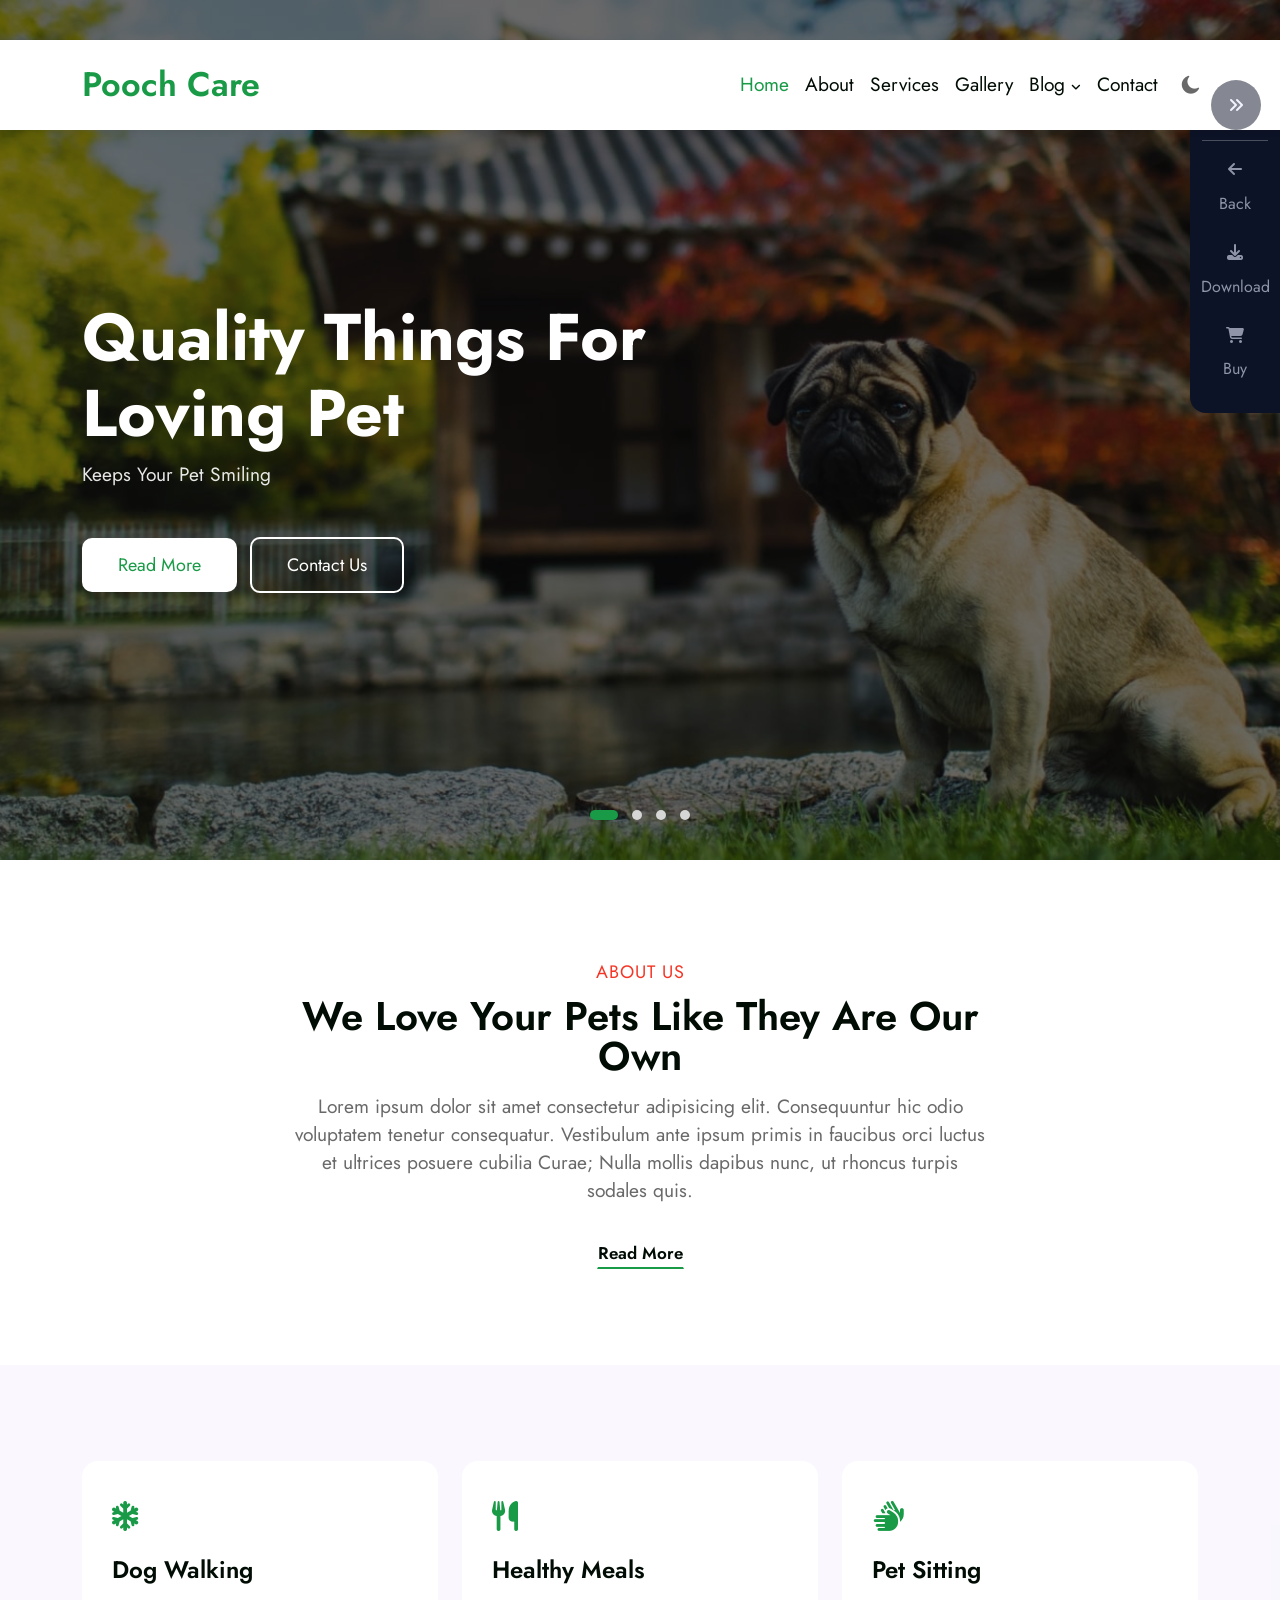
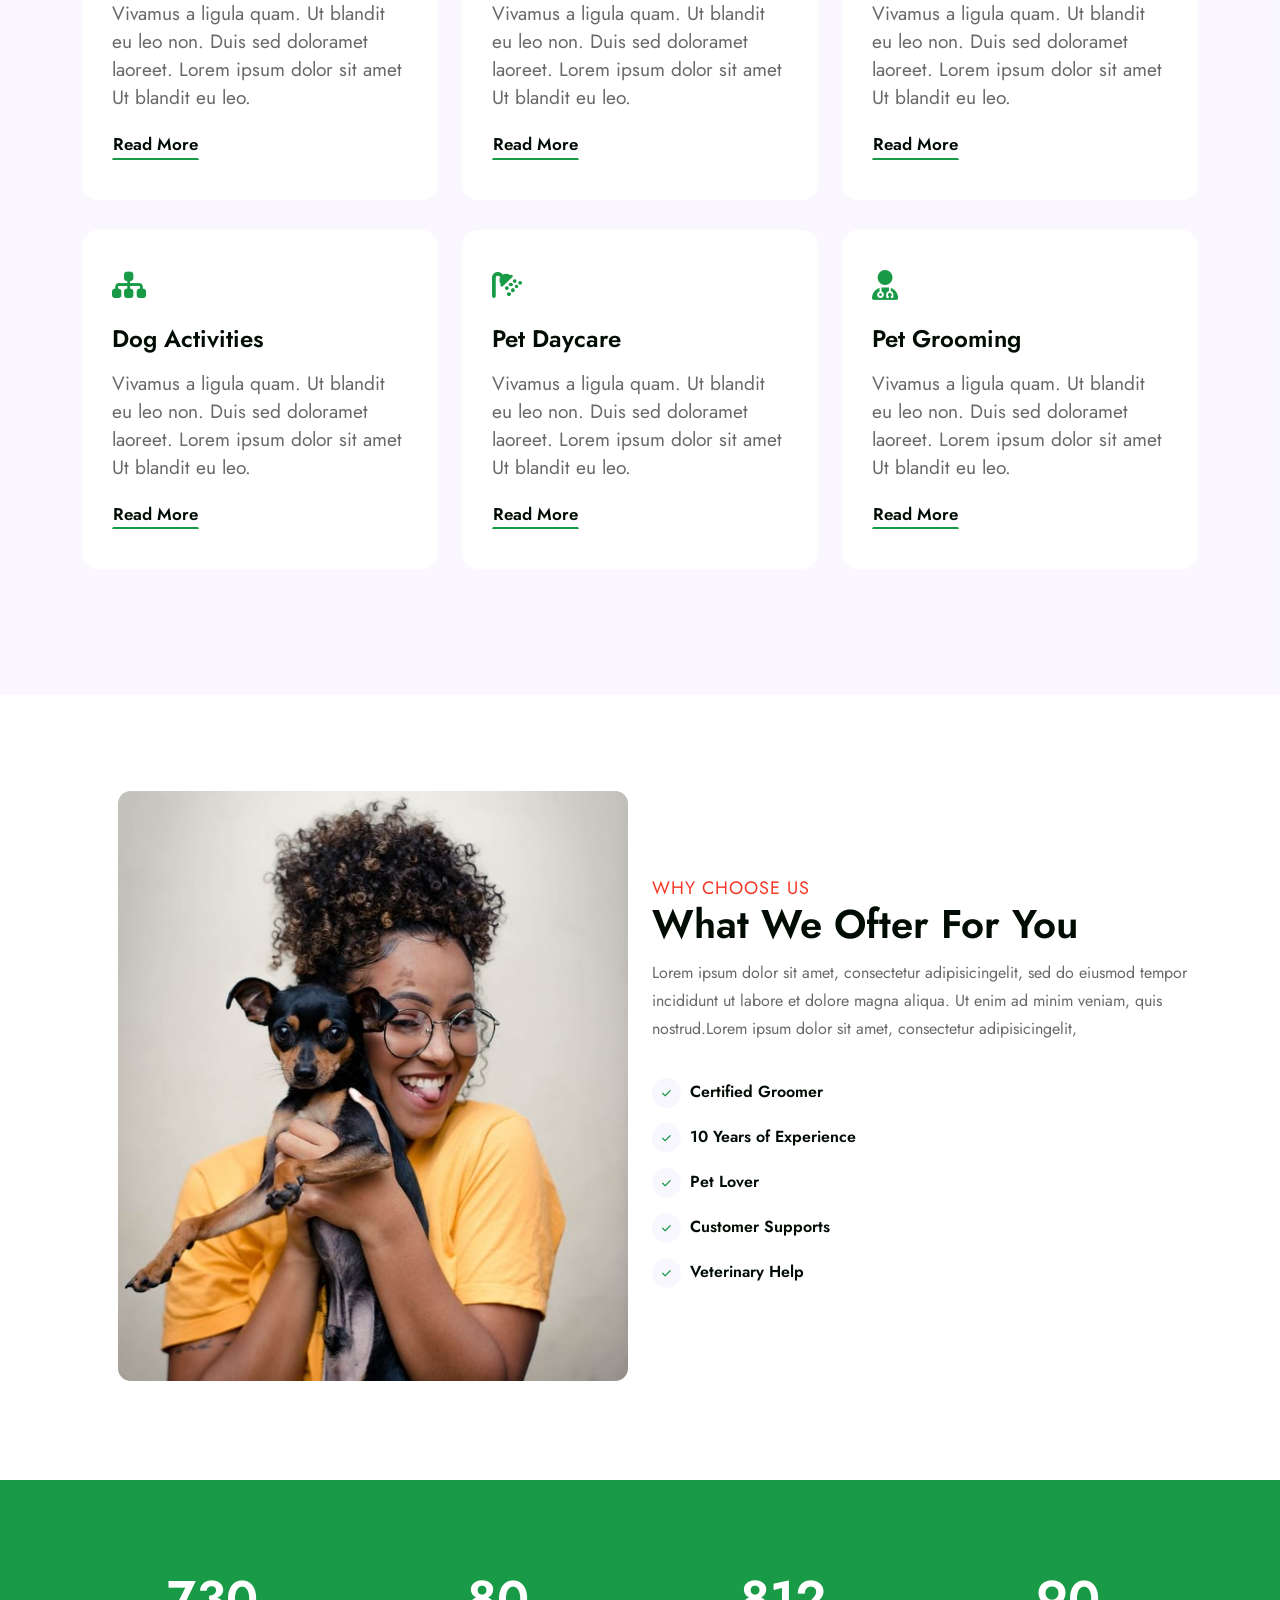
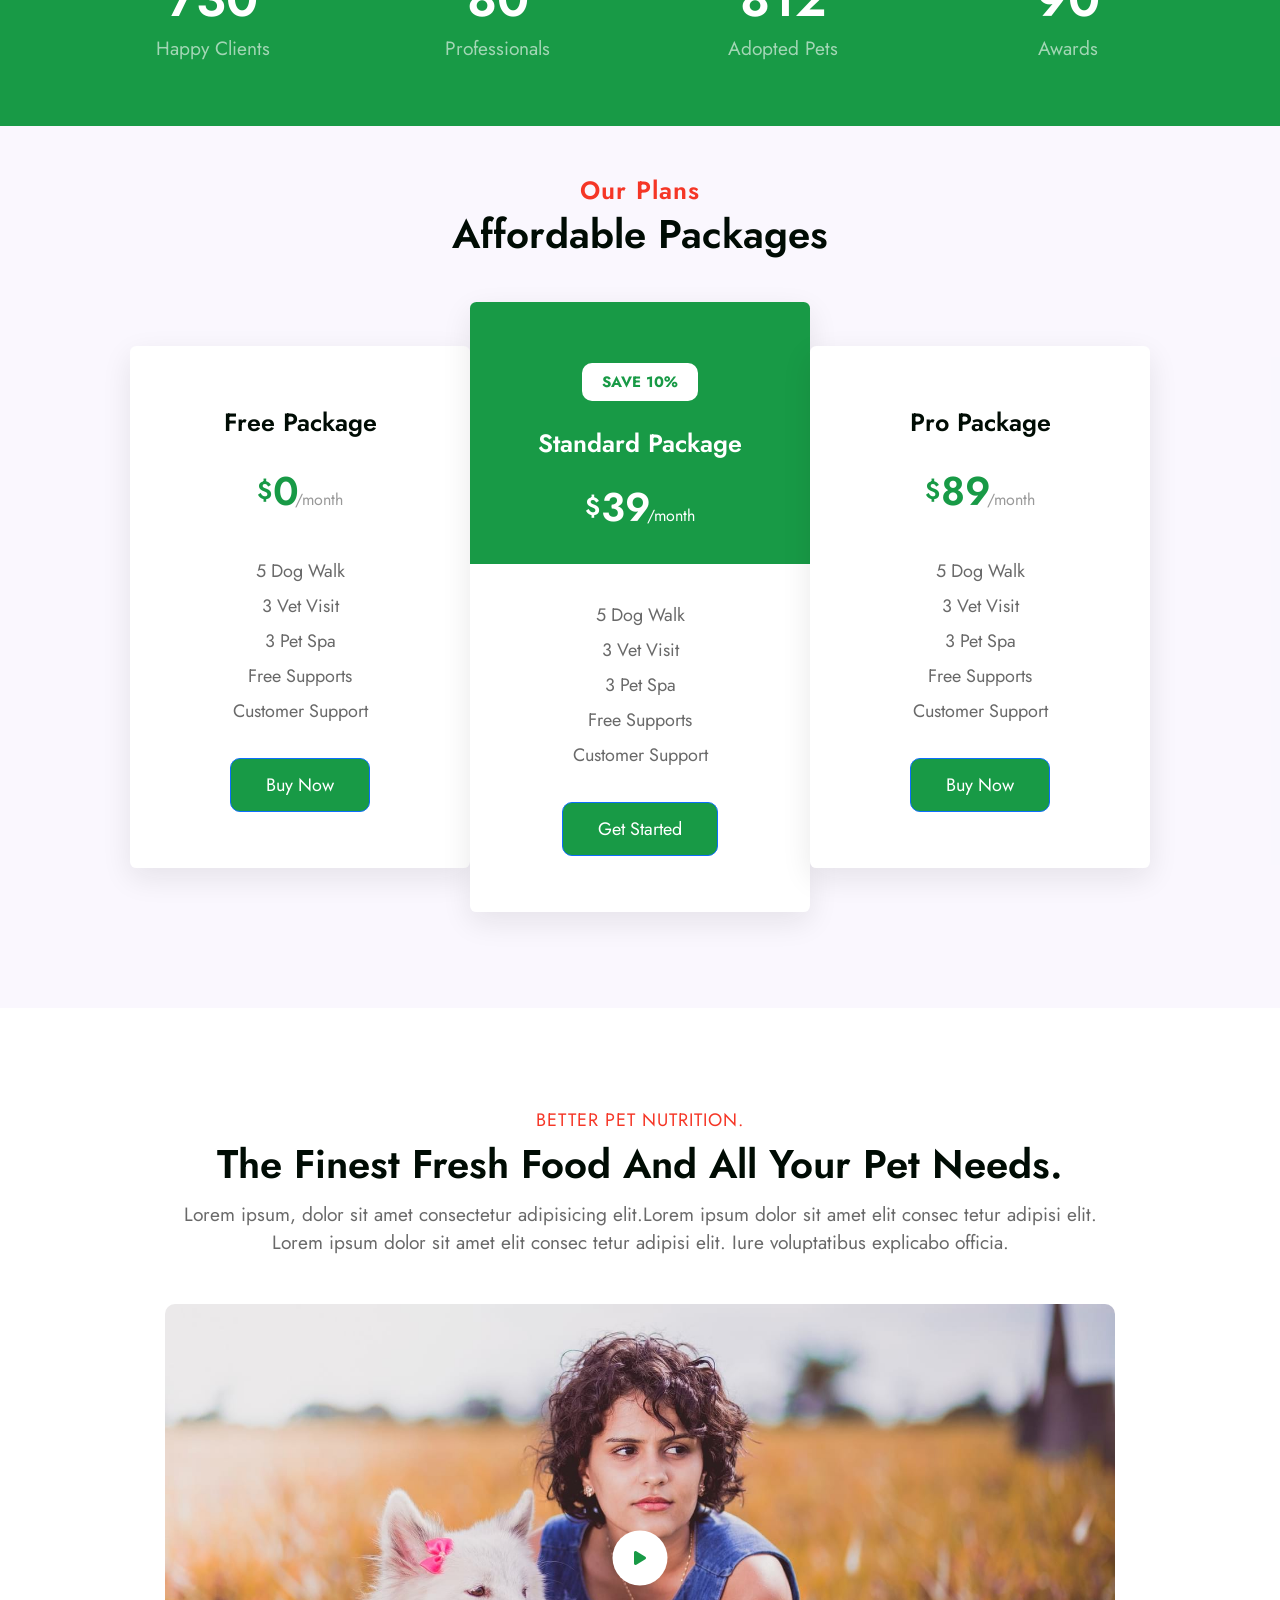
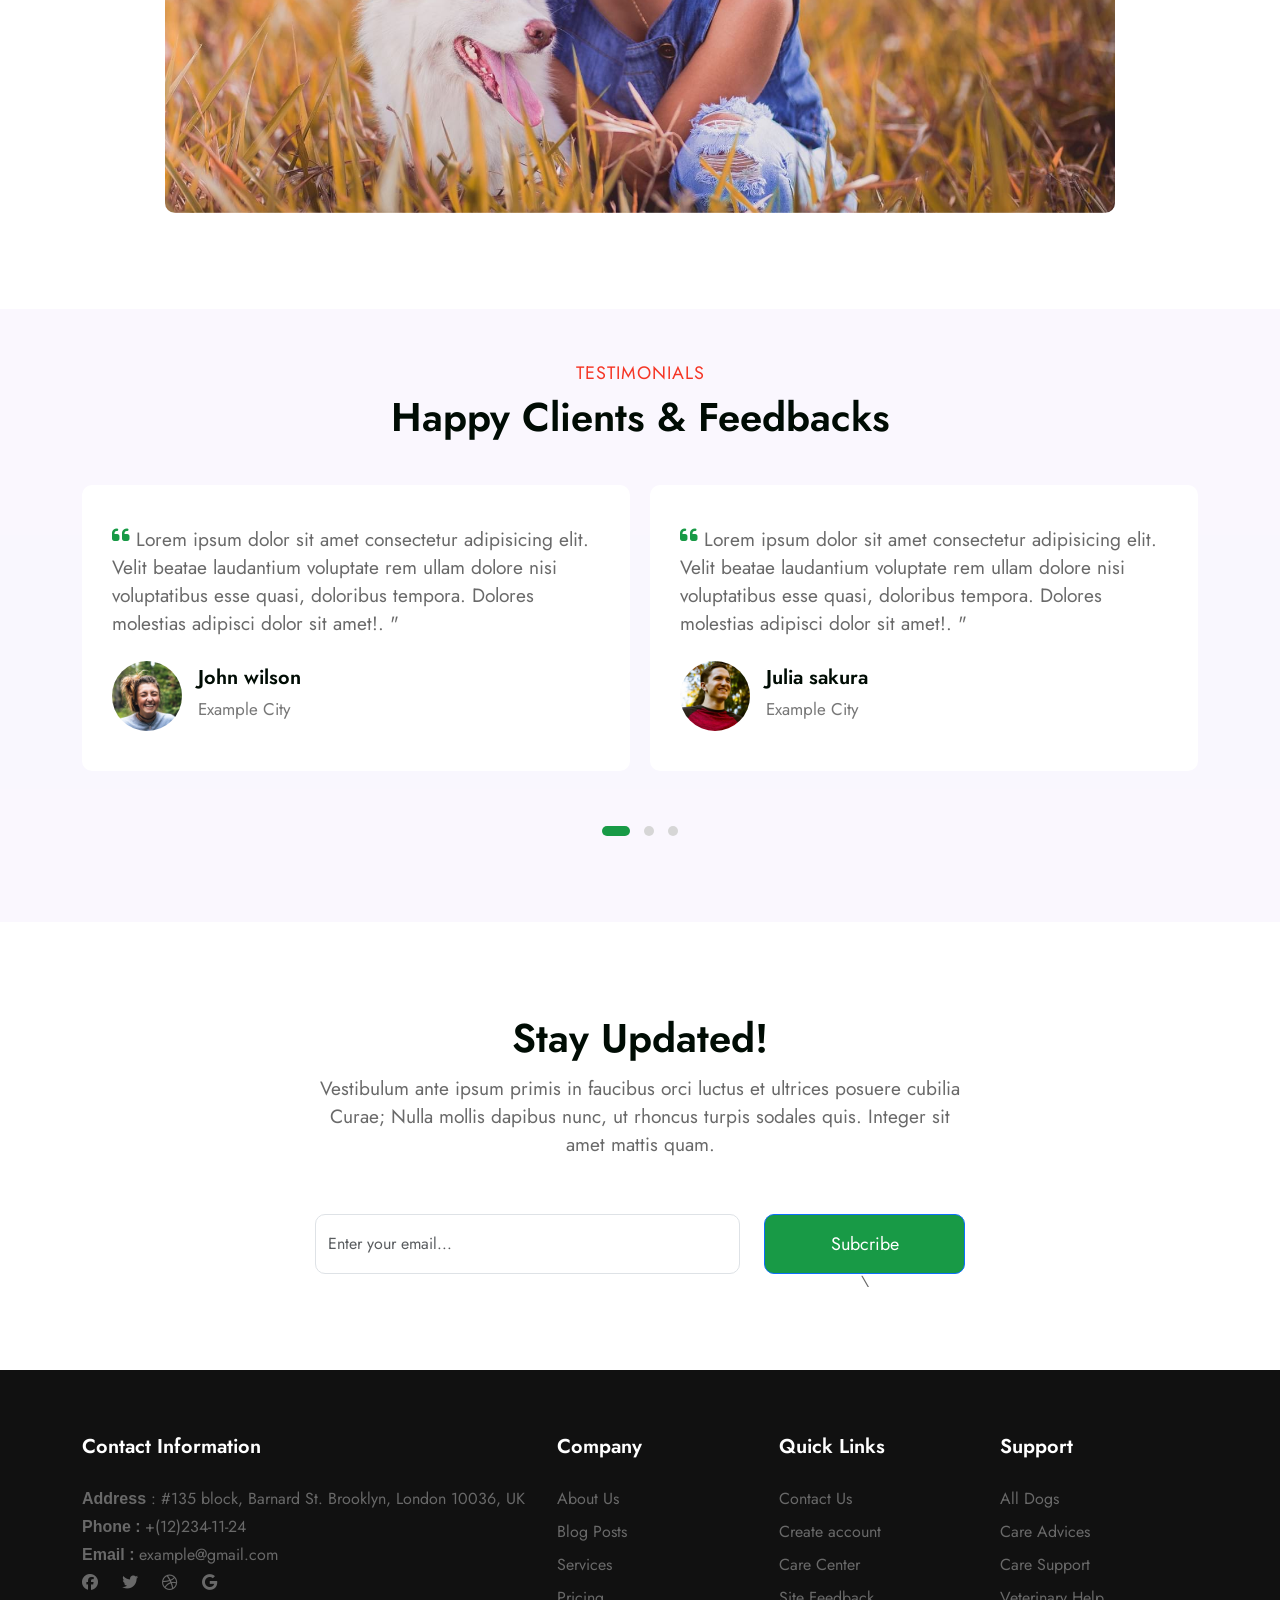
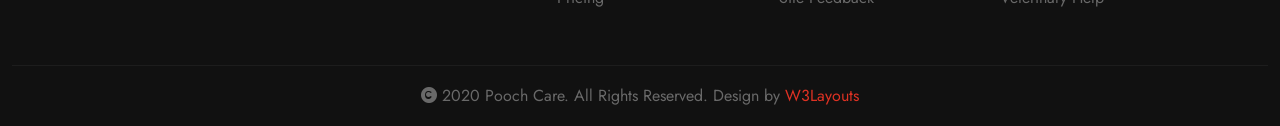
==== commit e73b2019: "complete responsive xl-screen homepage" ====
--- a/index.html
+++ b/index.html
@@ -163,20 +163,22 @@
             <div class="item item-1">
                <div class="slider-caption">
                   <div class="container">
-                     <h5>Quality Things For Loving Pet</h5>
-                     <p>Keeps Your Pet Smiling</p>
-                     <a
-                        class="btn btn-style btn-white mt-sm-5 mt-4 me-2"
-                        href="about.html"
-                     >
-                        Read More</a
-                     >
-                     <a
-                        class="btn btn-style border-btn mt-sm-5 mt-4"
-                        href="contact.html"
-                     >
-                        Contact Us</a
-                     >
+                     <div class="banner-info-bg">
+                        <h5>Quality Things For Loving Pet</h5>
+                        <p>Keeps Your Pet Smiling</p>
+                        <a
+                           class="btn btn-style btn-white mt-sm-5 mt-4 me-2"
+                           href="about.html"
+                        >
+                           Read More</a
+                        >
+                        <a
+                           class="btn btn-style border-btn mt-sm-5 mt-4"
+                           href="contact.html"
+                        >
+                           Contact Us</a
+                        >
+                     </div>
                   </div>
                </div>
             </div>
@@ -205,20 +207,22 @@
             <div class="item item-3">
                <div class="slider-caption">
                   <div class="container">
-                     <h5>Quality Things for Loving Pets</h5>
-                     <p>Keeps your Pet Smiling</p>
-                     <a
-                        class="btn btn-style btn-white mt-sm-5 mt-4 me-2"
-                        href="about.html"
-                     >
-                        Read More</a
-                     >
-                     <a
-                        class="btn btn-style border-btn mt-sm-5 mt-4"
-                        href="contact.html"
-                     >
-                        Contact Us</a
-                     >
+                     <div class="banner-info-bg">
+                        <h5>Quality Things for Loving Pets</h5>
+                        <p>Keeps your Pet Smiling</p>
+                        <a
+                           class="btn btn-style btn-white mt-sm-5 mt-4 me-2"
+                           href="about.html"
+                        >
+                           Read More</a
+                        >
+                        <a
+                           class="btn btn-style border-btn mt-sm-5 mt-4"
+                           href="contact.html"
+                        >
+                           Contact Us</a
+                        >
+                     </div>
                   </div>
                </div>
             </div>
@@ -250,24 +254,26 @@
       <!-- =====About===== -->
       <section class="about text-center py-5">
          <div class="container py-md-5 py-3">
-            <div class="about-title">
-               <h6 class="h6 small-title text-uppercase">about us</h6>
-               <h2 class="h2 big-title text-capitalize">
-                  We love your pets like they are our own
-               </h2>
-            </div>
-            <div class="about-content">
-               <p class="my-3">
-                  Lorem ipsum dolor sit amet consectetur adipisicing elit.
-                  Consequuntur hic odio voluptatem tenetur consequatur.
-                  Vestibulum ante ipsum primis in faucibus orci luctus et
-                  ultrices posuere cubilia Curae; Nulla mollis dapibus nunc, ut
-                  rhoncus turpis sodales quis.
-               </p>
-            </div>
-            <a href="#" class="btn btn-border-bottom text-capitalize"
-               >read more</a
-            >
+            <div class="wrap mx-auto">
+               <div class="about-title">
+                  <h6 class="h6 small-title text-uppercase">about us</h6>
+                  <h2 class="h2 big-title text-capitalize">
+                     We love your pets like they are our own
+                  </h2>
+               </div>
+               <div class="about-content">
+                  <p class="my-3">
+                     Lorem ipsum dolor sit amet consectetur adipisicing elit.
+                     Consequuntur hic odio voluptatem tenetur consequatur.
+                     Vestibulum ante ipsum primis in faucibus orci luctus et
+                     ultrices posuere cubilia Curae; Nulla mollis dapibus nunc, ut
+                     rhoncus turpis sodales quis.
+                  </p>
+               </div>
+               <a href="#" class="btn btn-border-bottom text-capitalize"
+                  >read more</a
+               >
+            </div>
          </div>
       </section>
 
@@ -589,36 +595,38 @@
       <!-- =====PetVideo===== -->
       <section class="pet-video py-5">
          <div class="container text-center py-lg-5">
-            <div class="pet-title">
-               <h6 class="h6 small-title text-uppercase">
-                  BETTER PET NUTRITION.
-               </h6>
-               <h2 class="h2 big-title text-capitalize">
-                  The Finest Fresh Food And All Your Pet Needs.
-               </h2>
-            </div>
-            <div class="pet-content">
-               <p class="mt-3">
-                  Lorem ipsum, dolor sit amet consectetur adipisicing elit.Lorem
-                  ipsum dolor sit amet elit consec tetur adipisi elit. Lorem
-                  ipsum dolor sit amet elit consec tetur adipisi elit. Iure
-                  voluptatibus explicabo officia.
-               </p>
-               <div class="video mt-5">
-                  <img
-                     src="./img/banner2.jpg"
-                     alt=""
-                     class="img-fluid d-block"
-                  />
-                  <a
-                     href="https://player.vimeo.com/video/101587706"
-                     class="rounded-circle text-center"
-                     target="_blank"
-                  >
-                     <span class="play-icon">
-                        <i class="fa-solid fa-play"></i>
-                     </span>
-                  </a>
+            <div class="wrap">
+               <div class="pet-title">
+                  <h6 class="h6 small-title text-uppercase">
+                     BETTER PET NUTRITION.
+                  </h6>
+                  <h2 class="h2 big-title text-capitalize">
+                     The Finest Fresh Food And All Your Pet Needs.
+                  </h2>
+               </div>
+               <div class="pet-content">
+                  <p class="mt-3">
+                     Lorem ipsum, dolor sit amet consectetur adipisicing elit.Lorem
+                     ipsum dolor sit amet elit consec tetur adipisi elit. Lorem
+                     ipsum dolor sit amet elit consec tetur adipisi elit. Iure
+                     voluptatibus explicabo officia.
+                  </p>
+                  <div class="video mt-5">
+                     <img
+                        src="./img/banner2.jpg"
+                        alt=""
+                        class="img-fluid d-block"
+                     />
+                     <a
+                        href="https://player.vimeo.com/video/101587706"
+                        class="rounded-circle text-center"
+                        target="_blank"
+                     >
+                        <span class="play-icon">
+                           <i class="fa-solid fa-play"></i>
+                        </span>
+                     </a>
+                  </div>
                </div>
             </div>
          </div>
--- a/css/style.css
+++ b/css/style.css
@@ -791,7 +791,7 @@
       height: 100%;
       padding-top: 7px;
       padding-bottom: 7px;
-   } 
+   }
    .footer .row a {
       margin-right: 15px;
    }
@@ -820,7 +820,7 @@
       display: block;
       margin-left: 1rem;
    }
-   
+
    .header .theme-lg i {
       transform: rotate(-20deg);
       font-size: 1.3rem;
@@ -828,44 +828,80 @@
 
    .navbar-expand-lg .navbar-nav .dropdown-menu {
       left: -50%;
-  }
-
-  .slider .owl-carousel .item {
-     min-height: calc(100vh - 40px);
-  }
-
-  .slider .item .banner-info-bg {
-     max-width: 700px;
-  }
-
-  .plans .plans-content .item {
-   margin-bottom: 0;
-   box-shadow: 0 10px 30px 0 rgb(17 17 17 / 9%);
-}
-
-.plans .plans-content .item-style {
-   padding-bottom: 3.5rem;
-}
-
-  .plans .item-style .item-style-text {
-     max-width: 100px;
-     line-height: 30px;
-  }
-
-  .plans .item .buy-btn {
-     margin-top: 2rem;
-  }
-
-  .updated .subcribe {
-   max-width: 650px;
-}
-
- 
-
+      min-width: 13rem;
+   }
+
+   .dropdown-item {
+      text-align: left;
+   }
+
+   .slider .owl-carousel .item {
+      min-height: calc(100vh - 40px);
+   }
+
+   .slider .item .banner-info-bg {
+      max-width: 700px;
+   }
+
+   .plans .plans-content .item {
+      margin-bottom: 0;
+      box-shadow: 0 10px 30px 0 rgb(17 17 17 / 9%);
+   }
+
+   .plans .plans-content .item-style {
+      padding-bottom: 3.5rem;
+   }
+
+   .plans .item-style .item-style-text {
+      max-width: 100px;
+      line-height: 30px;
+   }
+
+   .plans .item .buy-btn {
+      margin-top: 2rem;
+   }
+
+   .updated .subcribe {
+      max-width: 650px;
+   }
 }
 
 /* // X-Large devices (large desktops, 1200px and up) */
 @media (min-width: 1200px) {
+   p {
+      font-size: 1.2rem;
+   }
+
+   .slider-caption p {
+      font-size: 1.2rem;
+      line-height: 30px;
+   }
+
+   .slider-caption h5 {
+      font-size: 66px;
+      line-height: 76px;
+   }
+
+   .about .wrap {
+      max-width: 700px;
+   }
+
+   .big-title {
+      font-size: 40px;
+   }
+
+   .numbers .item .number {
+      font-size: 50px;
+   }
+
+   .plans .item-style .item-style-text {
+      max-width: initial;
+   }
+
+   .pet-video .wrap {
+      max-width: 950px;
+      margin: 0 auto;
+   }
 }
 
 /* // XX-Large devices (larger desktops, 1400px and up) */
